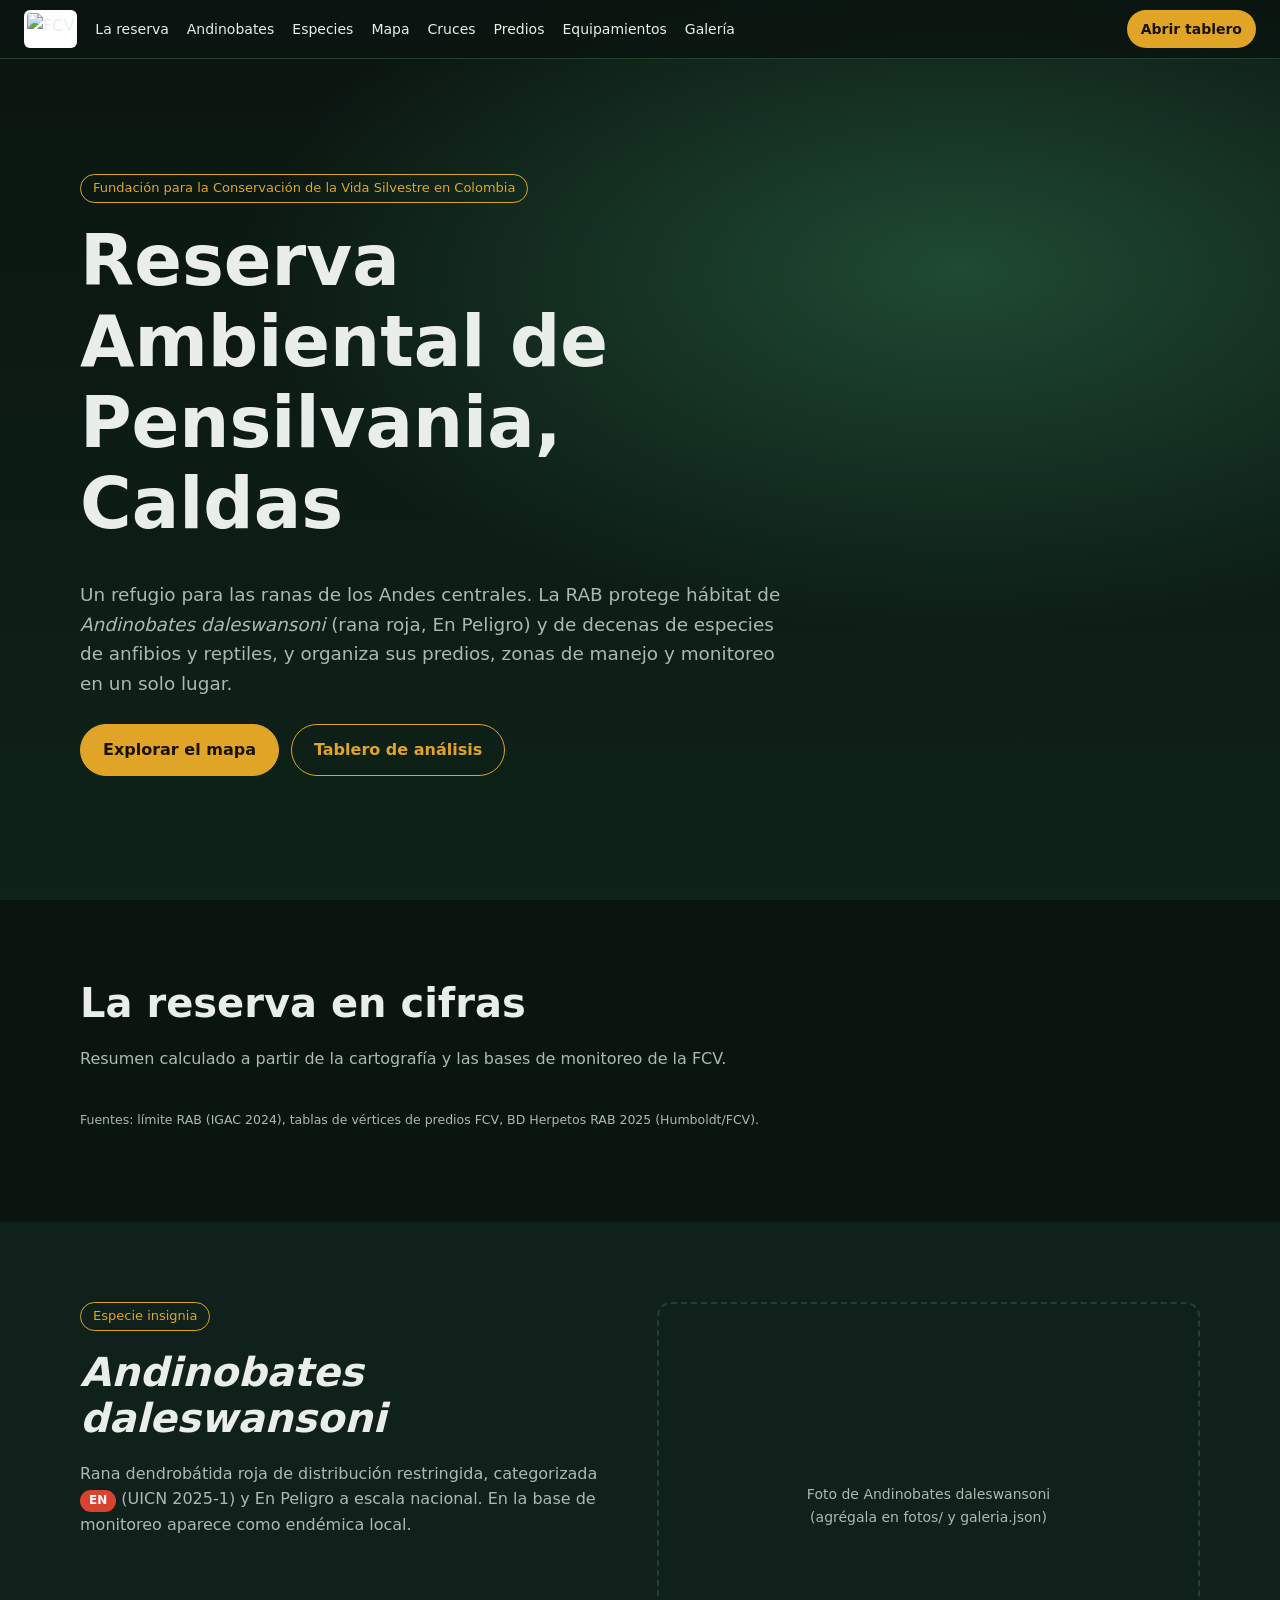
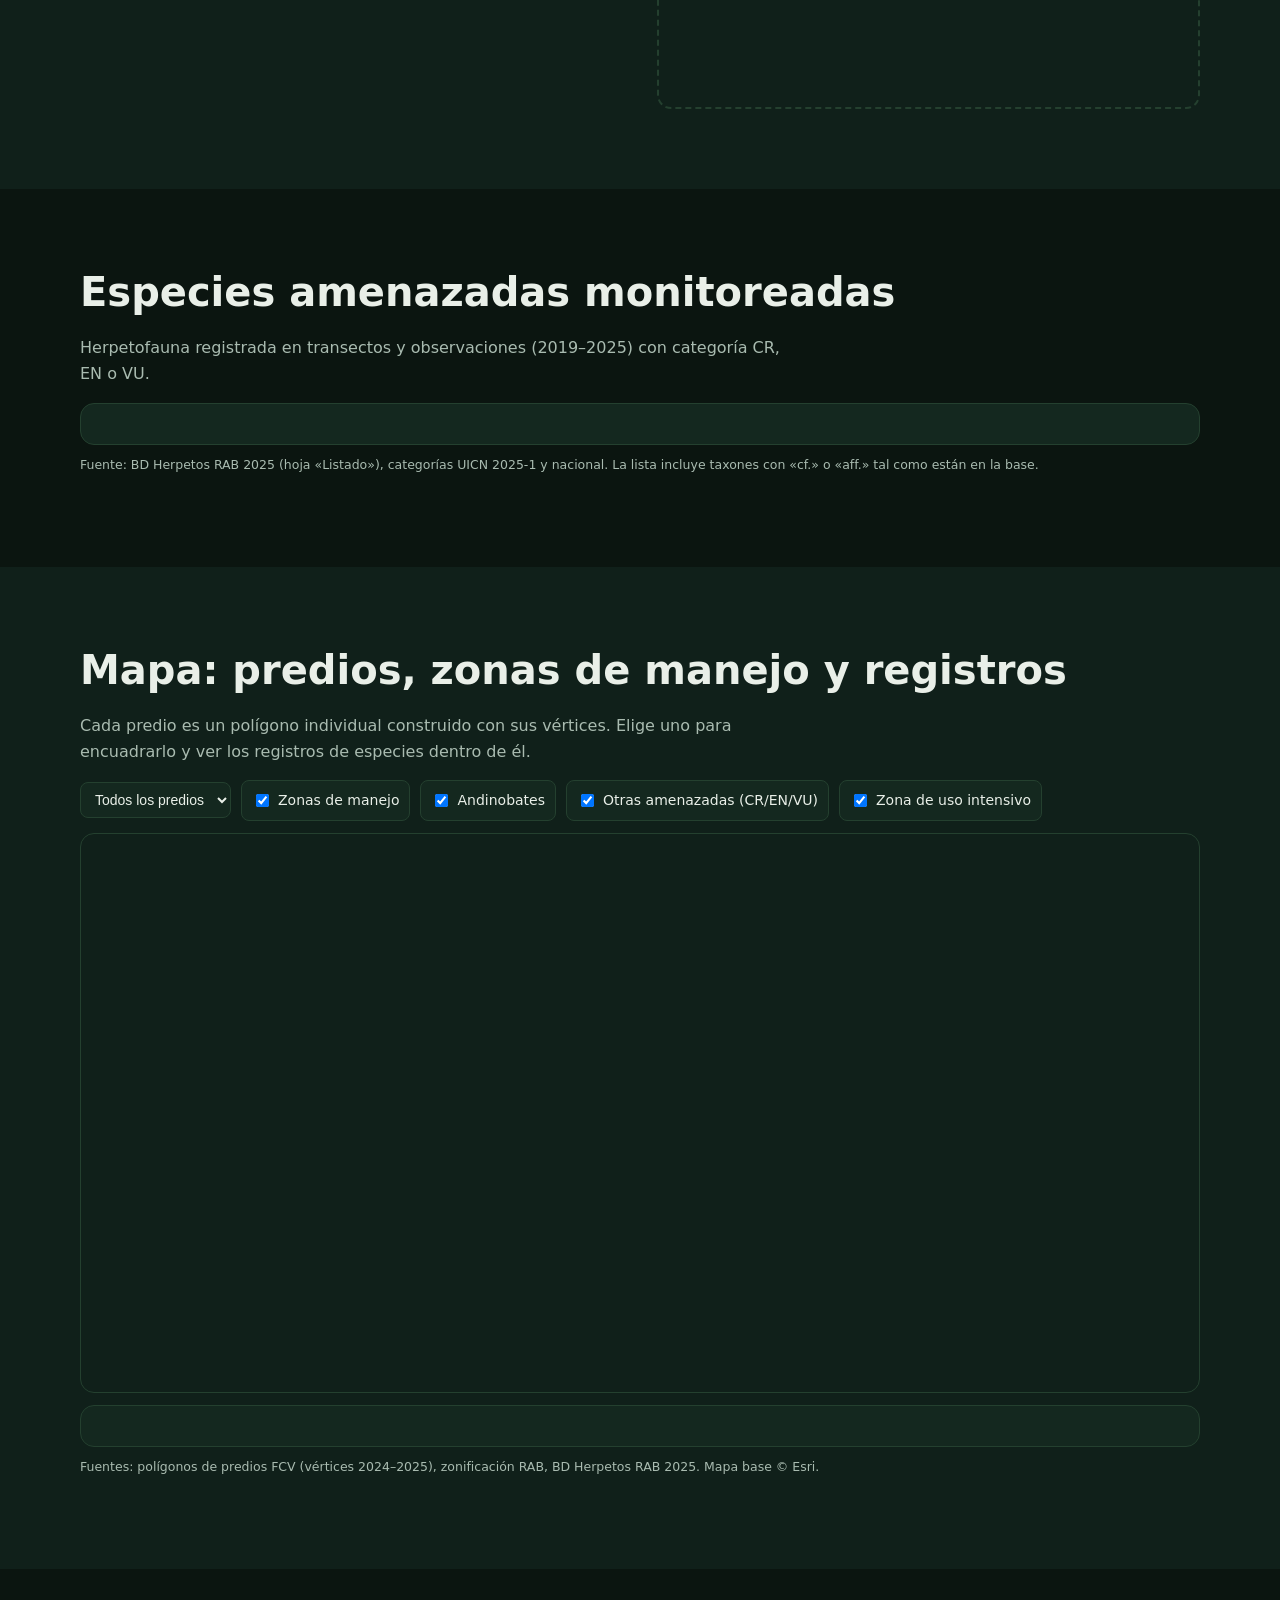
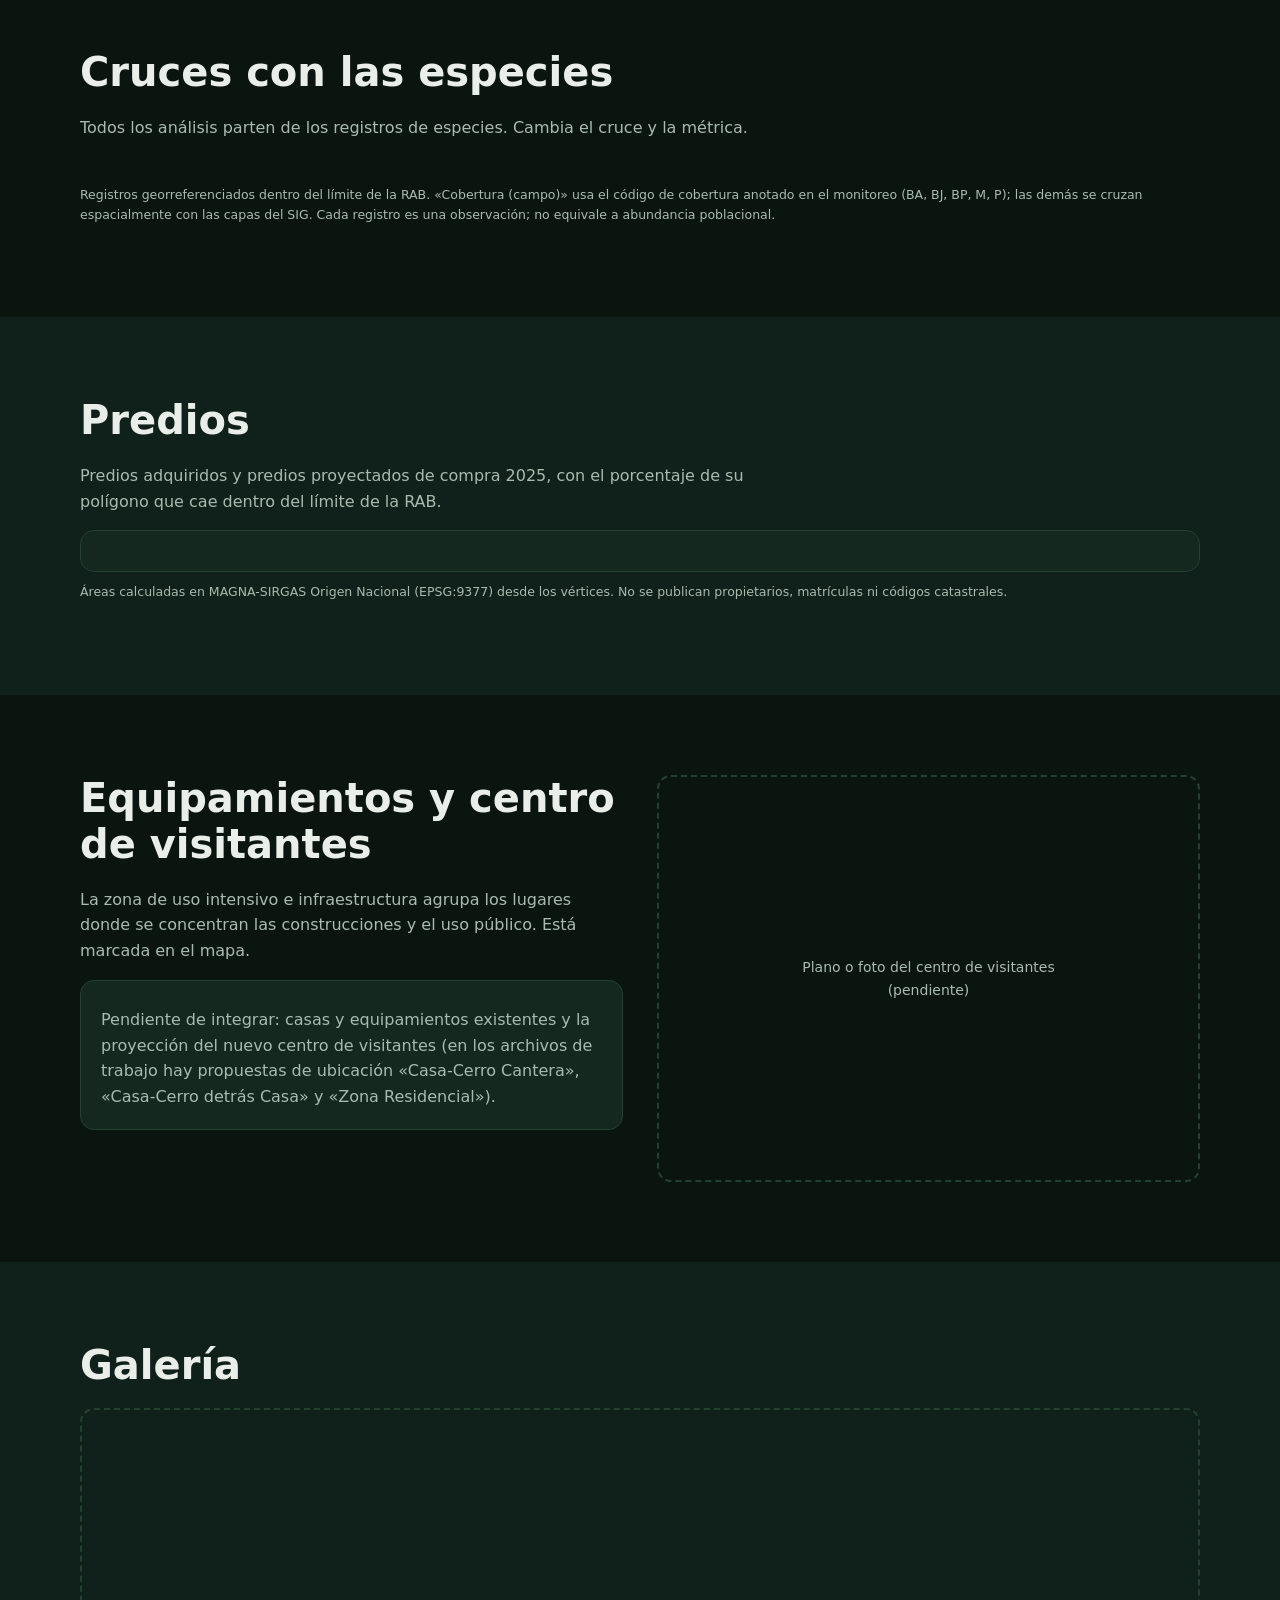
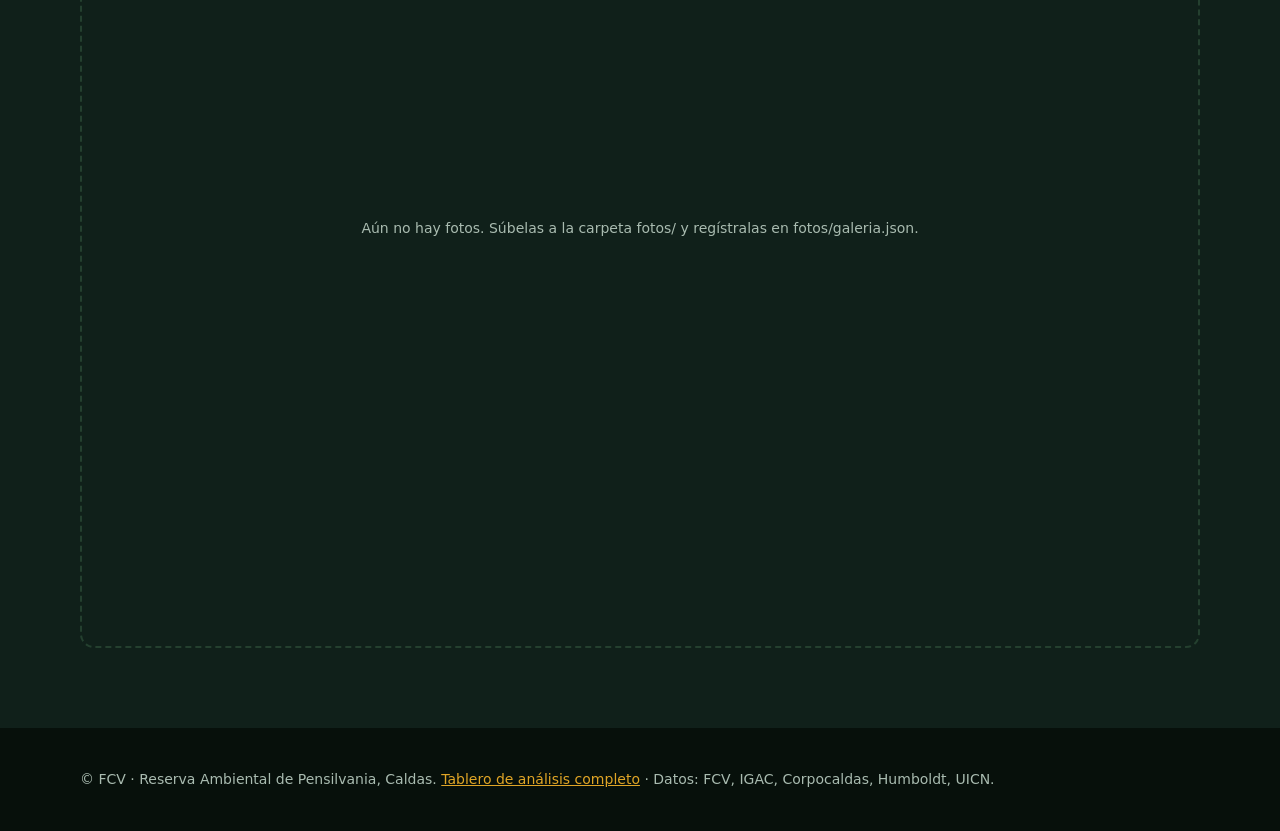
==== index.html @ 7d79ac73 "Add initial index.html for environmental reserve site" ====
<!doctype html>
<html lang="es"><head><meta charset="utf-8"><meta name="viewport" content="width=device-width,initial-scale=1">
<title>RAB · Reserva Ambiental de Pensilvania, Caldas</title>
<meta name="description" content="Portal de la Reserva Ambiental de Pensilvania (Caldas): refugio de Andinobates daleswansoni. Predios, especies amenazadas, zonas de manejo y equipamientos. FCV.">
<link rel="icon" href="assets/icon-192.png"><link rel="stylesheet" href="vendor/maplibre-gl.css">
<style>
:root{--bg:#0b1510;--bg2:#10201a;--card:#14281f;--tx:#e9efe8;--mu:#a9bbb0;--ac:#e0a526;--ro:#d8432f;--vd:#5fb37a;--ln:#24402f}
*{box-sizing:border-box}html{scroll-behavior:smooth}body{margin:0;background:var(--bg);color:var(--tx);font:16px/1.6 system-ui,Segoe UI,sans-serif}
a{color:var(--ac)}h1,h2,h3{line-height:1.15;margin:0 0 .5em}
nav{position:fixed;top:0;left:0;right:0;z-index:20;display:flex;align-items:center;gap:18px;padding:10px 24px;background:rgba(11,21,16,.88);backdrop-filter:blur(8px);border-bottom:1px solid var(--ln)}
nav img{height:38px;background:#fff;border-radius:6px;padding:3px}nav a{color:var(--tx);text-decoration:none;font-size:14px}nav a:hover{color:var(--ac)}nav .sp{flex:1}
nav .btn{background:var(--ac);color:#1a1200;padding:8px 14px;border-radius:999px;font-weight:700}
.hero{min-height:100vh;display:flex;align-items:center;padding:110px 24px 60px;background:radial-gradient(1200px 600px at 75% 30%,#1f4a33 0,transparent 60%),linear-gradient(180deg,#0b1510,#0e2218)}
.wrap{max-width:1120px;margin:0 auto;width:100%}.hero h1{font-size:clamp(2.2rem,6vw,4.4rem);max-width:15ch}.hero p{max-width:60ch;color:var(--mu);font-size:1.15rem}
.pill{display:inline-block;border:1px solid var(--ac);color:var(--ac);border-radius:999px;padding:3px 12px;font-size:13px;margin-bottom:18px}
.cta{display:flex;gap:12px;flex-wrap:wrap;margin-top:26px}.cta a{padding:12px 22px;border-radius:999px;text-decoration:none;font-weight:700;border:1px solid var(--ac);color:var(--ac)}.cta a.p{background:var(--ac);color:#1a1200}
section{padding:80px 24px}section:nth-of-type(even){background:var(--bg2)}h2{font-size:clamp(1.7rem,3.5vw,2.5rem)}.lead{color:var(--mu);max-width:70ch}
.kpis{display:grid;grid-template-columns:repeat(auto-fit,minmax(190px,1fr));gap:14px;margin-top:28px}.kpi{background:var(--card);border:1px solid var(--ln);border-radius:14px;padding:18px}.kpi b{display:block;font-size:2.2rem;color:var(--ac)}.kpi span{color:var(--mu);font-size:14px}
.grid2{display:grid;grid-template-columns:1fr 1fr;gap:34px;align-items:start}@media(max-width:820px){.grid2{grid-template-columns:1fr}nav .hide{display:none}}
.card{background:var(--card);border:1px solid var(--ln);border-radius:14px;padding:20px}.ph{aspect-ratio:4/3;border:2px dashed var(--ln);border-radius:14px;display:flex;align-items:center;justify-content:center;text-align:center;color:var(--mu);padding:16px;font-size:14px}
.tag{display:inline-block;padding:1px 9px;border-radius:999px;font-size:12px;font-weight:700;color:#fff}.CR{background:#b3261e}.EN{background:#d8432f}.VU{background:#c98a1b}.NT,.LC,.DD,.NE{background:#496456}
table{width:100%;border-collapse:collapse;font-size:14px}th,td{padding:7px 8px;border-bottom:1px solid var(--ln);text-align:left}th{color:var(--mu);font-weight:600}
#mapa{height:560px;border-radius:14px;border:1px solid var(--ln)}.ctl{display:flex;gap:10px;flex-wrap:wrap;margin-bottom:12px;align-items:center}
select,label.c{background:var(--card);color:var(--tx);border:1px solid var(--ln);border-radius:8px;padding:8px 10px;font-size:14px}label.c{display:inline-flex;gap:6px;align-items:center}
.bar{display:grid;grid-template-columns:minmax(120px,230px) 1fr 70px;gap:10px;align-items:center;margin:7px 0;font-size:14px}.bar i{display:block;height:14px;border-radius:7px;background:linear-gradient(90deg,var(--vd),var(--ac))}.bar em{font-style:normal;color:var(--mu);text-align:right}
.gal{display:grid;grid-template-columns:repeat(auto-fill,minmax(250px,1fr));gap:14px}.gal figure{margin:0;background:var(--card);border-radius:12px;overflow:hidden}.gal img{width:100%;aspect-ratio:4/3;object-fit:cover;display:block}.gal figcaption{padding:8px 12px;font-size:13px;color:var(--mu)}
.src{font-size:12.5px;color:var(--mu);margin-top:10px}footer{padding:40px 24px;background:#07100b;color:var(--mu);font-size:14px}
.tabs{display:flex;gap:8px;margin:14px 0}.tabs button{background:var(--card);color:var(--tx);border:1px solid var(--ln);border-radius:999px;padding:7px 14px;cursor:pointer}.tabs button.on{background:var(--ac);color:#1a1200;font-weight:700}
</style></head><body>
<nav><img src="assets/logo-fcv.png" alt="FCV"><a href="#reserva">La reserva</a><a href="#insignia">Andinobates</a><a href="#especies">Especies</a><a href="#mapa-s">Mapa</a><a href="#cruces" class="hide">Cruces</a><a href="#predios" class="hide">Predios</a><a href="#equipamientos" class="hide">Equipamientos</a><a href="#galeria" class="hide">Galería</a><span class="sp"></span><a class="btn" href="tablero.html">Abrir tablero</a></nav>

<header class="hero"><div class="wrap"><span class="pill">Fundación para la Conservación de la Vida Silvestre en Colombia</span>
<h1>Reserva Ambiental de Pensilvania, Caldas</h1>
<p>Un refugio para las ranas de los Andes centrales. La RAB protege hábitat de <em>Andinobates daleswansoni</em> (rana roja, En Peligro) y de decenas de especies de anfibios y reptiles, y organiza sus predios, zonas de manejo y monitoreo en un solo lugar.</p>
<div class="cta"><a class="p" href="#mapa-s">Explorar el mapa</a><a href="tablero.html">Tablero de análisis</a></div></div></header>

<section id="reserva"><div class="wrap"><h2>La reserva en cifras</h2><p class="lead">Resumen calculado a partir de la cartografía y las bases de monitoreo de la FCV.</p><div class="kpis" id="kpis"></div><p class="src">Fuentes: límite RAB (IGAC 2024), tablas de vértices de predios FCV, BD Herpetos RAB 2025 (Humboldt/FCV).</p></div></section>

<section id="insignia"><div class="wrap grid2"><div><span class="pill">Especie insignia</span><h2><em>Andinobates daleswansoni</em></h2><p class="lead">Rana dendrobátida roja de distribución restringida, categorizada <span class="tag EN">EN</span> (UICN 2025-1) y En Peligro a escala nacional. En la base de monitoreo aparece como endémica local.</p><div id="andi"></div></div><div class="ph" id="fotoA">Foto de Andinobates daleswansoni<br>(agrégala en fotos/ y galeria.json)</div></div></section>

<section id="especies"><div class="wrap"><h2>Especies amenazadas monitoreadas</h2><p class="lead">Herpetofauna registrada en transectos y observaciones (2019–2025) con categoría CR, EN o VU.</p><div class="card" style="overflow:auto"><table id="tAmen"></table></div><p class="src">Fuente: BD Herpetos RAB 2025 (hoja «Listado»), categorías UICN 2025-1 y nacional. La lista incluye taxones con «cf.» o «aff.» tal como están en la base.</p></div></section>

<section id="mapa-s"><div class="wrap"><h2>Mapa: predios, zonas de manejo y registros</h2><p class="lead">Cada predio es un polígono individual construido con sus vértices. Elige uno para encuadrarlo y ver los registros de especies dentro de él.</p>
<div class="ctl"><select id="selPredio"><option value="">Todos los predios</option></select><label class="c"><input type="checkbox" id="cZ" checked> Zonas de manejo</label><label class="c"><input type="checkbox" id="cA" checked> Andinobates</label><label class="c"><input type="checkbox" id="cM" checked> Otras amenazadas (CR/EN/VU)</label><label class="c"><input type="checkbox" id="cE" checked> Zona de uso intensivo</label></div>
<div id="mapa"></div><div class="card" id="info" style="margin-top:12px"></div><p class="src">Fuentes: polígonos de predios FCV (vértices 2024–2025), zonificación RAB, BD Herpetos RAB 2025. Mapa base © Esri.</p></div></section>

<section id="cruces"><div class="wrap"><h2>Cruces con las especies</h2><p class="lead">Todos los análisis parten de los registros de especies. Cambia el cruce y la métrica.</p><div class="tabs" id="tabsC"></div><div class="tabs" id="tabsM"></div><div id="bars"></div><p class="src">Registros georreferenciados dentro del límite de la RAB. «Cobertura (campo)» usa el código de cobertura anotado en el monitoreo (BA, BJ, BP, M, P); las demás se cruzan espacialmente con las capas del SIG. Cada registro es una observación; no equivale a abundancia poblacional.</p></div></section>

<section id="predios"><div class="wrap"><h2>Predios</h2><p class="lead">Predios adquiridos y predios proyectados de compra 2025, con el porcentaje de su polígono que cae dentro del límite de la RAB.</p><div class="card" style="overflow:auto"><table id="tPred"></table></div><p class="src">Áreas calculadas en MAGNA-SIRGAS Origen Nacional (EPSG:9377) desde los vértices. No se publican propietarios, matrículas ni códigos catastrales.</p></div></section>

<section id="equipamientos"><div class="wrap grid2"><div><h2>Equipamientos y centro de visitantes</h2><p class="lead">La zona de uso intensivo e infraestructura agrupa los lugares donde se concentran las construcciones y el uso público. Está marcada en el mapa.</p><div class="card"><b id="eqHa"></b><p style="color:var(--mu);margin:.4em 0 0">Pendiente de integrar: casas y equipamientos existentes y la proyección del nuevo centro de visitantes (en los archivos de trabajo hay propuestas de ubicación «Casa-Cerro Cantera», «Casa-Cerro detrás Casa» y «Zona Residencial»).</p></div></div><div class="ph">Plano o foto del centro de visitantes<br>(pendiente)</div></div></section>

<section id="galeria"><div class="wrap"><h2>Galería</h2><div class="gal" id="gal"><div class="ph" style="grid-column:1/-1">Aún no hay fotos. Súbelas a la carpeta fotos/ y regístralas en fotos/galeria.json.</div></div></div></section>

<footer><div class="wrap">© FCV · Reserva Ambiental de Pensilvania, Caldas. <a href="tablero.html">Tablero de análisis completo</a> · Datos: FCV, IGAC, Corpocaldas, Humboldt, UICN.</div></footer>
<script src="vendor/maplibre-gl.js"></script><script src="portal-datos.js"></script>
<script>
const D=RABDATA,$=s=>document.querySelector(s),F=n=>n.toLocaleString('es-CO',{maximumFractionDigits:1});
const T=D.reg.t,regs=D.reg.r.map(r=>({lon:r[0],lat:r[1],e:T.e[r[2]],c:T.c[r[3]],u:T.u[r[4]],a:r[5],n:r[6],z:T.z[r[7]],p:T.p[r[8]],k:T.k[r[9]]}));
const AM=u=>['CR','EN','VU'].includes(u);
const ad=D.predios.features.filter(f=>f.properties.estado==='Adquirido'),pa=D.predios.features.filter(f=>f.properties.estado!=='Adquirido');
const nAmen=D.especies.filter(s=>AM(s.uicn)).length,nA=regs.filter(r=>r.a).reduce((s,r)=>s+r.n,0);
$('#kpis').innerHTML=[[F(D.limite.features[0].properties.ha),'hectáreas en el límite de la RAB'],[D.predios.features.length,`predios (${ad.length} adquiridos, ${pa.length} proyectados)`],[D.especies.length,'taxones de anfibios y reptiles registrados'],[nAmen,'taxones en CR, EN o VU'],[nA,'registros de Andinobates']].map(k=>`<div class="kpi"><b>${k[0]}</b><span>${k[1]}</span></div>`).join('');
// Andinobates
const A=regs.filter(r=>r.a),byZ={};A.forEach(r=>byZ[r.z||'Sin zona']=(byZ[r.z||'Sin zona']||0)+r.n);const byP={};A.forEach(r=>byP[r.p||'Sin predio']=(byP[r.p||'Sin predio']||0)+r.n);
$('#andi').innerHTML=`<div class="card"><b>${nA}</b> registros en ${A.length} puntos distintos.<br>Por zona: ${Object.entries(byZ).sort((a,b)=>b[1]-a[1]).map(x=>`${x[0]} (${x[1]})`).join(', ')}.<br>Predios con registros: ${Object.entries(byP).sort((a,b)=>b[1]-a[1]).map(x=>`${x[0]} (${x[1]})`).join(', ')}.</div>`;
// amenazadas
const orden={CR:0,EN:1,VU:2};$('#tAmen').innerHTML='<tr><th>Especie</th><th>Nombre común</th><th>UICN</th><th>Endemismo</th><th>Registros</th></tr>'+D.especies.filter(s=>AM(s.uicn)).sort((a,b)=>orden[a.uicn]-orden[b.uicn]||b.n-a.n).map(s=>`<tr><td><i>${s.especie}</i>${s.andinobates?' ★':''}</td><td>${s.nombre||'—'}</td><td><span class="tag ${s.uicn}">${s.uicn}</span></td><td>${{R:'Regional',L:'Local',N:'Nacional'}[s.endemismo]||'—'}</td><td>${s.n}</td></tr>`).join('');
// predios tabla
$('#tPred').innerHTML='<tr><th>Predio</th><th>Estado</th><th>Área (ha)</th><th>% en RAB</th><th>Registros</th><th>Amenazadas</th></tr>'+D.predios.features.map(f=>f.properties).map(p=>{const rs=regs.filter(r=>r.p===p.nombre);return`<tr><td>${p.nombre}</td><td>${p.estado}</td><td>${F(p.area_vertices_ha)}</td><td>${F(p.pct_en_rab)}</td><td>${rs.reduce((s,r)=>s+r.n,0)}</td><td>${rs.filter(r=>AM(r.u)).reduce((s,r)=>s+r.n,0)}</td></tr>`}).join('');
// cruces
const cr=D.cruces;const CT={zona:['Zona de manejo',cr.zona],cobertura_sig:['Cobertura (SIG)',cr.cobertura_sig],cobertura_campo:['Cobertura (campo)',cr.cobertura_campo],predio:['Predio',cr.predio]};
const MT={registros:'Registros',registros_amenazadas:'Registros de especies amenazadas',registros_andinobates:'Registros de Andinobates'};let cc='zona',mm='registros_andinobates';
function tabs(el,obj,get,set){$(el).innerHTML=Object.entries(obj).map(([k,v])=>`<button data-k="${k}" class="${get()===k?'on':''}">${Array.isArray(v)?v[0]:v}</button>`).join('');$(el).onclick=e=>{if(e.target.dataset.k){set(e.target.dataset.k);draw()}}}
function draw(){tabs('#tabsC',CT,()=>cc,v=>cc=v);tabs('#tabsM',MT,()=>mm,v=>mm=v);const rows=CT[cc][1].filter(x=>x[mm]>0).sort((a,b)=>b[mm]-a[mm]).slice(0,12),mx=Math.max(1,...rows.map(x=>x[mm]));$('#bars').innerHTML=rows.length?rows.map(x=>`<div class="bar"><span>${x.clave}</span><i style="width:${x[mm]/mx*100}%"></i><em>${x[mm]}</em></div>`).join(''):'<p class="lead">Sin registros para esta combinación.</p>'}draw();
// equipamientos
const ei=D.infra.features.length;$('#eqHa').textContent=`${ei} polígonos de uso intensivo e infraestructura en el SIG`;
// galería
fetch('fotos/galeria.json').then(r=>r.json()).then(g=>{if(!g.length)return;$('#gal').innerHTML=g.map(x=>`<figure><img loading="lazy" src="fotos/${x.archivo}" alt="${x.titulo}"><figcaption>${x.titulo}${x.credito?' · '+x.credito:''}</figcaption></figure>`).join('');const a=g.find(x=>/andinobates/i.test(x.titulo));if(a)$('#fotoA').outerHTML=`<img src="fotos/${a.archivo}" alt="${a.titulo}" style="width:100%;border-radius:14px">`}).catch(()=>{});
// mapa
const m=new maplibregl.Map({container:'mapa',style:{version:8,sources:{b:{type:'raster',tiles:['https://server.arcgisonline.com/ArcGIS/rest/services/World_Imagery/MapServer/tile/{z}/{y}/{x}'],tileSize:256,maxzoom:19,attribution:'Imágenes © Esri, Maxar'}},layers:[{id:'b',type:'raster',source:'b'}]},bounds:[-75.137,5.43,-75.1,5.465],fitBoundsOptions:{padding:30}});
m.addControl(new maplibregl.NavigationControl({showCompass:false}));
const pts=(f)=>({type:'FeatureCollection',features:regs.filter(f).map(r=>({type:'Feature',properties:r,geometry:{type:'Point',coordinates:[r.lon,r.lat]}}))});
m.on('load',()=>{
m.addSource('z',{type:'geojson',data:D.zonas});m.addSource('p',{type:'geojson',data:D.predios});m.addSource('i',{type:'geojson',data:D.infra});m.addSource('l',{type:'geojson',data:D.limite});
m.addSource('a',{type:'geojson',data:pts(r=>r.a)});m.addSource('m',{type:'geojson',data:pts(r=>!r.a&&AM(r.u))});
m.addLayer({id:'z',type:'fill',source:'z',paint:{'fill-opacity':.28,'fill-color':['match',['get','zona'],'Zona de conservación','#2e8b57','Zona de restauración','#e0a526','Zona de amortiguación','#4aa3c7','#b05fd0']}});
m.addLayer({id:'i',type:'fill',source:'i',paint:{'fill-color':'#b05fd0','fill-opacity':.7}});
m.addLayer({id:'l',type:'line',source:'l',paint:{'line-color':'#fff','line-width':2}});
m.addLayer({id:'pf',type:'fill',source:'p',paint:{'fill-color':['case',['==',['get','estado'],'Adquirido'],'#e0a526','#6b7fd7'],'fill-opacity':['case',['==',['get','id'],['literal',window.sel||'']],.5,.08]}});
m.addLayer({id:'pl',type:'line',source:'p',paint:{'line-color':['case',['==',['get','estado'],'Adquirido'],'#f2c14e','#9aa8ff'],'line-width':1.6}});
m.addLayer({id:'m',type:'circle',source:'m',paint:{'circle-radius':5,'circle-color':'#ff9f43','circle-stroke-color':'#fff','circle-stroke-width':1}});
m.addLayer({id:'a',type:'circle',source:'a',paint:{'circle-radius':7,'circle-color':'#ff3b30','circle-stroke-color':'#fff','circle-stroke-width':2}});
['a','m'].forEach(l=>m.on('click',l,e=>{const p=e.features[0].properties;new maplibregl.Popup().setLngLat(e.lngLat).setHTML(`<b><i>${p.e}</i></b><br>${p.c&&p.c!=='null'?p.c+'<br>':''}UICN: ${p.u} · ${p.n} registro(s)<br>Predio: ${p.p||'—'}`).addTo(m)}));
m.on('click','pf',e=>{if(!e.defaultPrevented)selecciona(e.features[0].properties.id)});
});
const bounds=f=>{const b=[999,999,-999,-999],r=a=>typeof a[0]==='number'?(b[0]=Math.min(b[0],a[0]),b[1]=Math.min(b[1],a[1]),b[2]=Math.max(b[2],a[0]),b[3]=Math.max(b[3],a[1])):a.forEach(r);r(f.geometry.coordinates);return b};
D.predios.features.slice().sort((a,b)=>a.properties.nombre.localeCompare(b.properties.nombre)).forEach(f=>$('#selPredio').insertAdjacentHTML('beforeend',`<option value="${f.properties.id}">${f.properties.nombre} · ${f.properties.estado}</option>`));
function selecciona(id){window.sel=id;$('#selPredio').value=id;if(m.getLayer('pf'))m.setPaintProperty('pf','fill-opacity',['case',['==',['get','id'],id],.55,.08]);
 const f=D.predios.features.find(x=>x.properties.id===id);if(!f){$('#info').textContent='Todos los predios.';m.fitBounds([[-75.137,5.43],[-75.1,5.465]],{padding:30});return}
 const b=bounds(f);m.fitBounds([[b[0],b[1]],[b[2],b[3]]],{padding:50,maxZoom:17});const p=f.properties,rs=regs.filter(r=>r.p===p.nombre),am=rs.filter(r=>AM(r.u)),sp=[...new Set(rs.map(r=>r.e))];
 $('#info').innerHTML=`<b>${p.nombre}</b> · ${p.estado} · ${F(p.area_vertices_ha)} ha (${F(p.pct_en_rab)} % dentro de la RAB)<br>${rs.length?`${rs.reduce((s,r)=>s+r.n,0)} registros de ${sp.length} especies; ${am.reduce((s,r)=>s+r.n,0)} de especies amenazadas; ${rs.filter(r=>r.a).reduce((s,r)=>s+r.n,0)} de Andinobates.`:'Sin registros de herpetofauna en el polígono (puede no haber sido muestreado).'}`}
$('#selPredio').onchange=e=>selecciona(e.target.value);selecciona('');
const vis=(l,on)=>m.getLayer(l)&&m.setLayoutProperty(l,'visibility',on?'visible':'none');
$('#cZ').onchange=e=>vis('z',e.target.checked);$('#cA').onchange=e=>vis('a',e.target.checked);$('#cM').onchange=e=>vis('m',e.target.checked);$('#cE').onchange=e=>vis('i',e.target.checked);
</script></body></html>
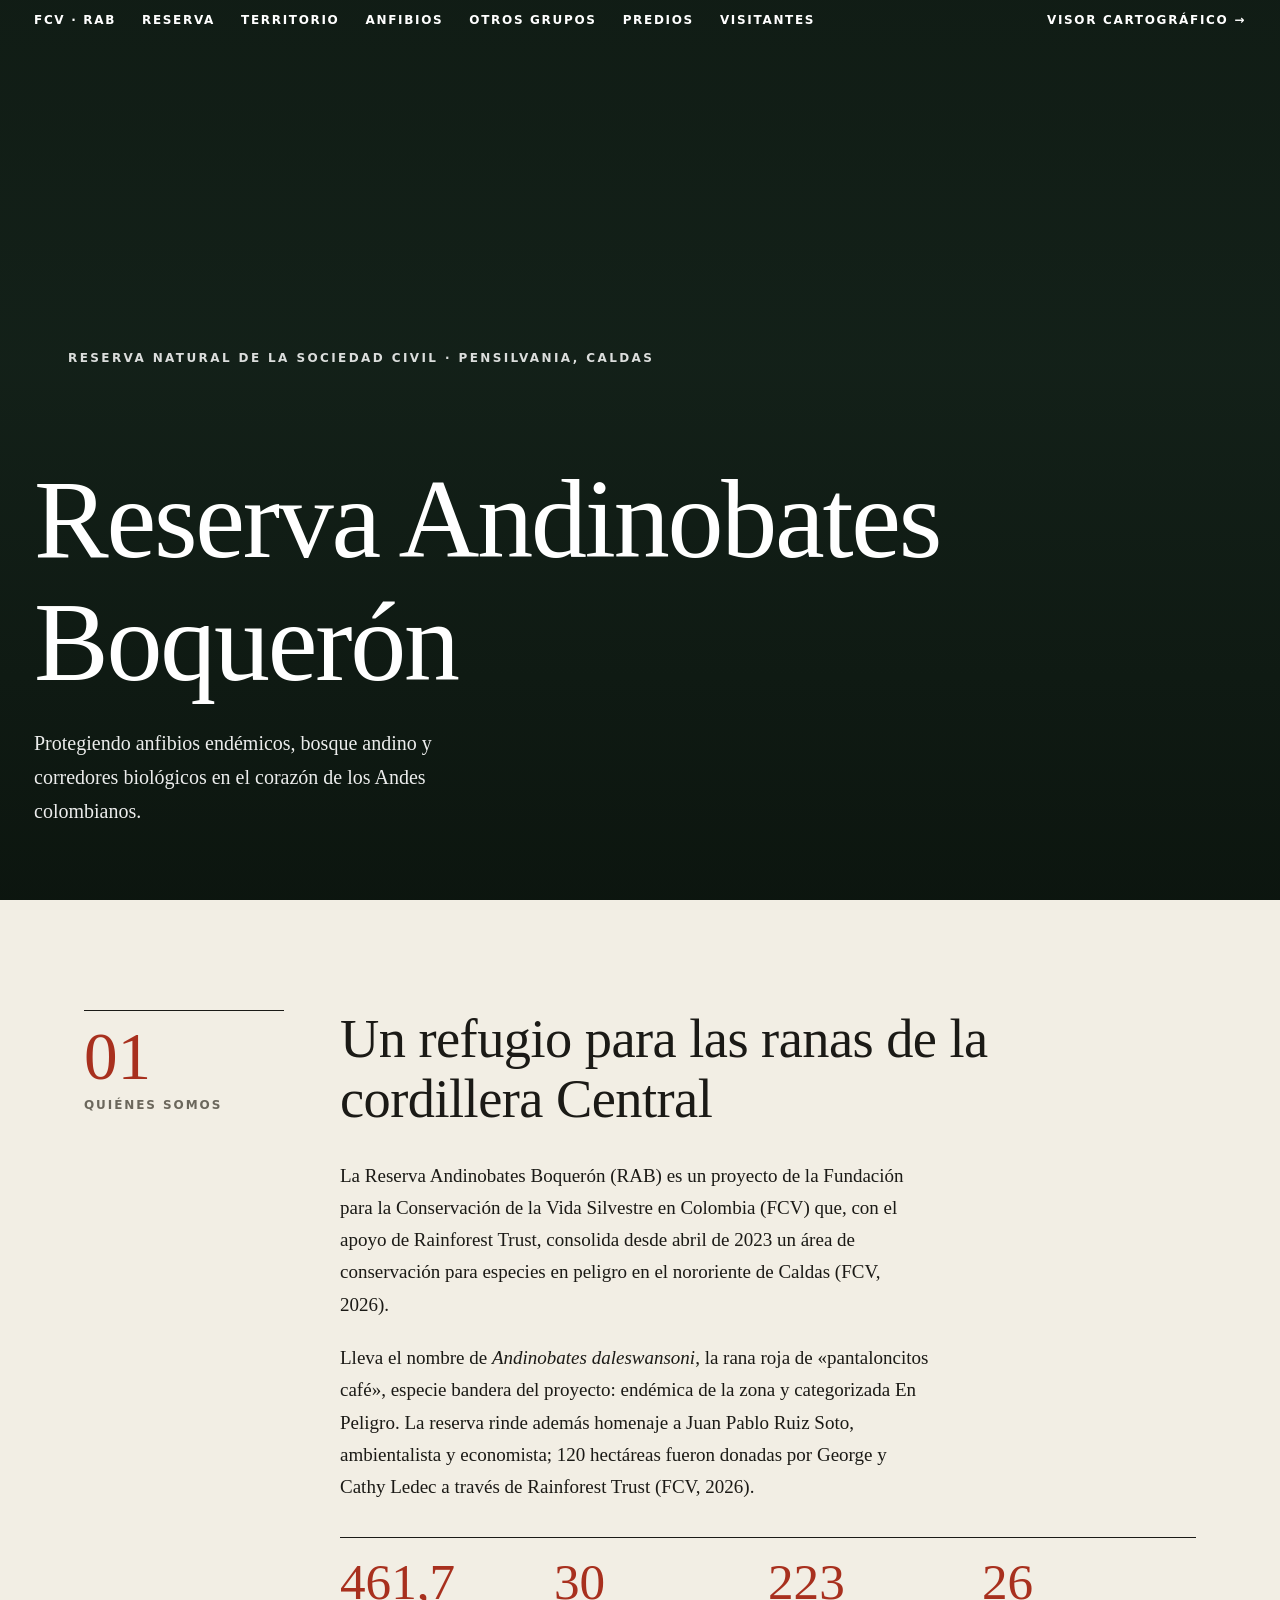
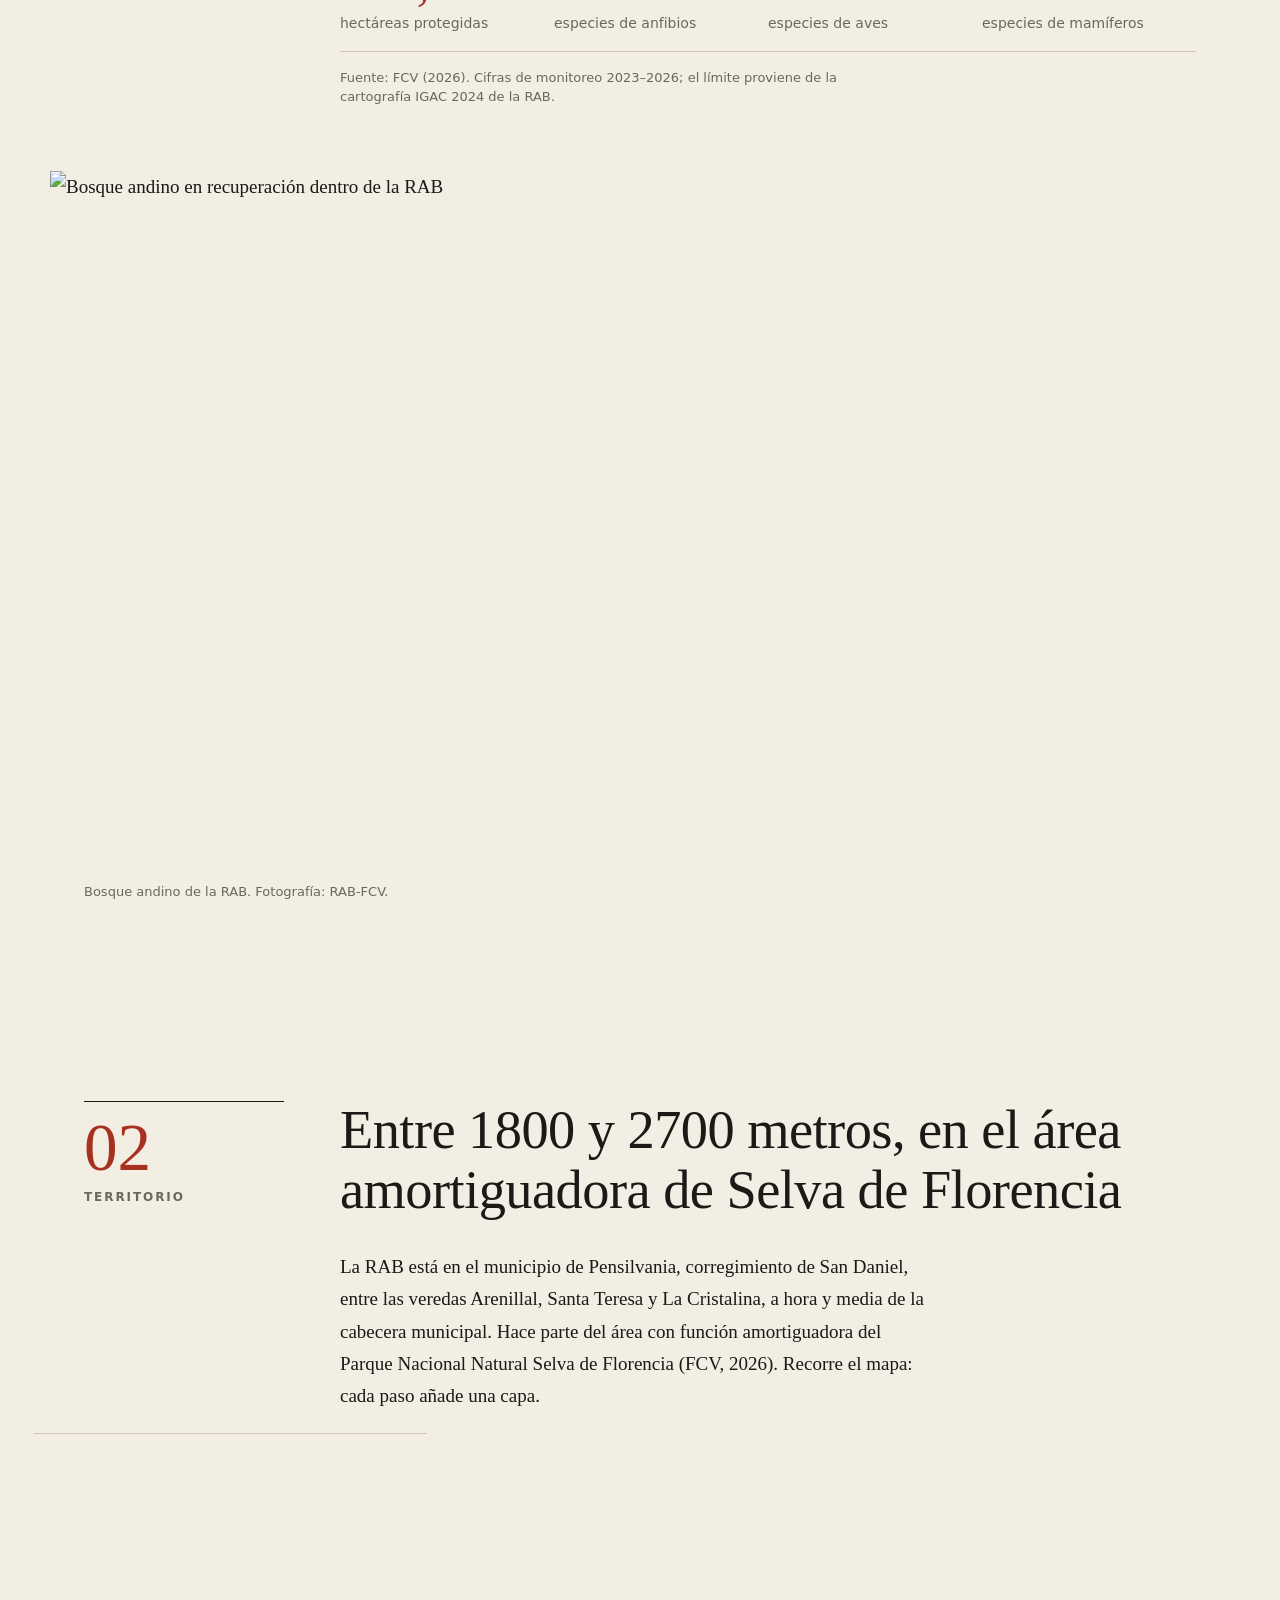
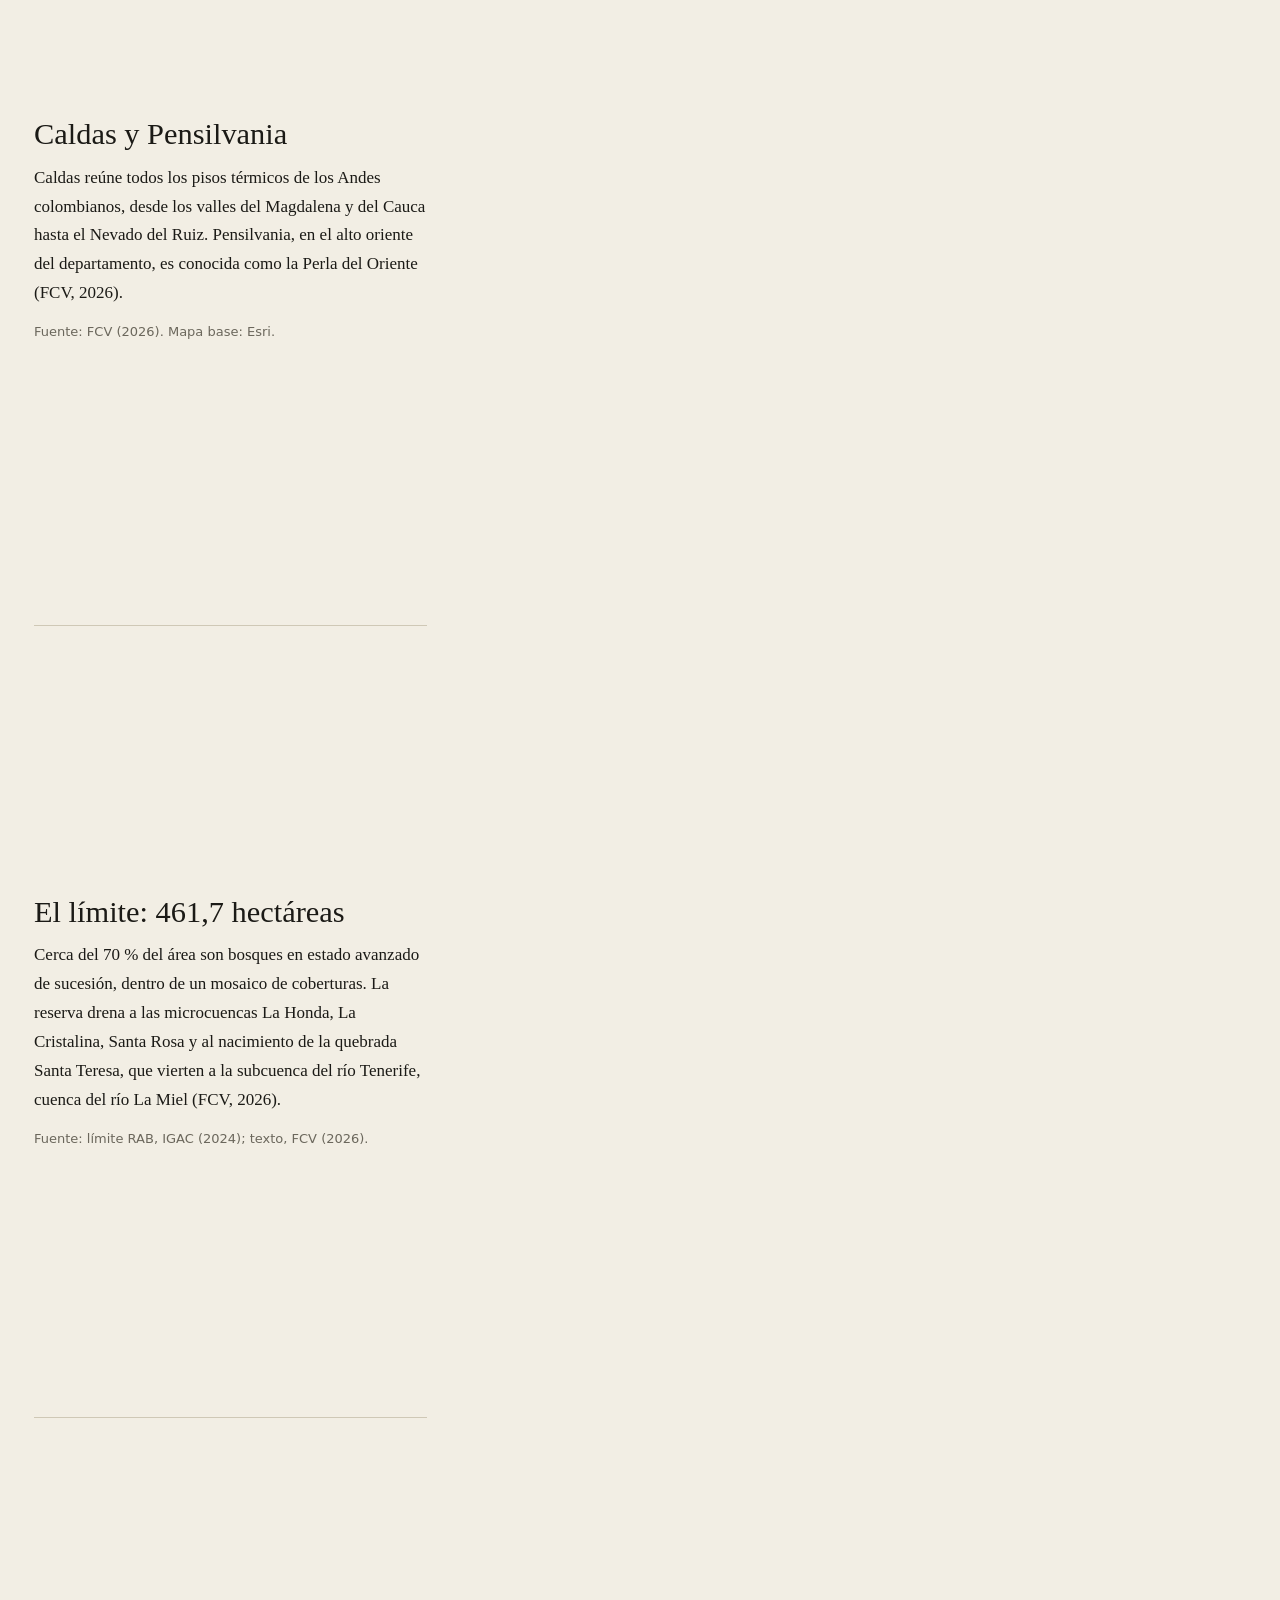
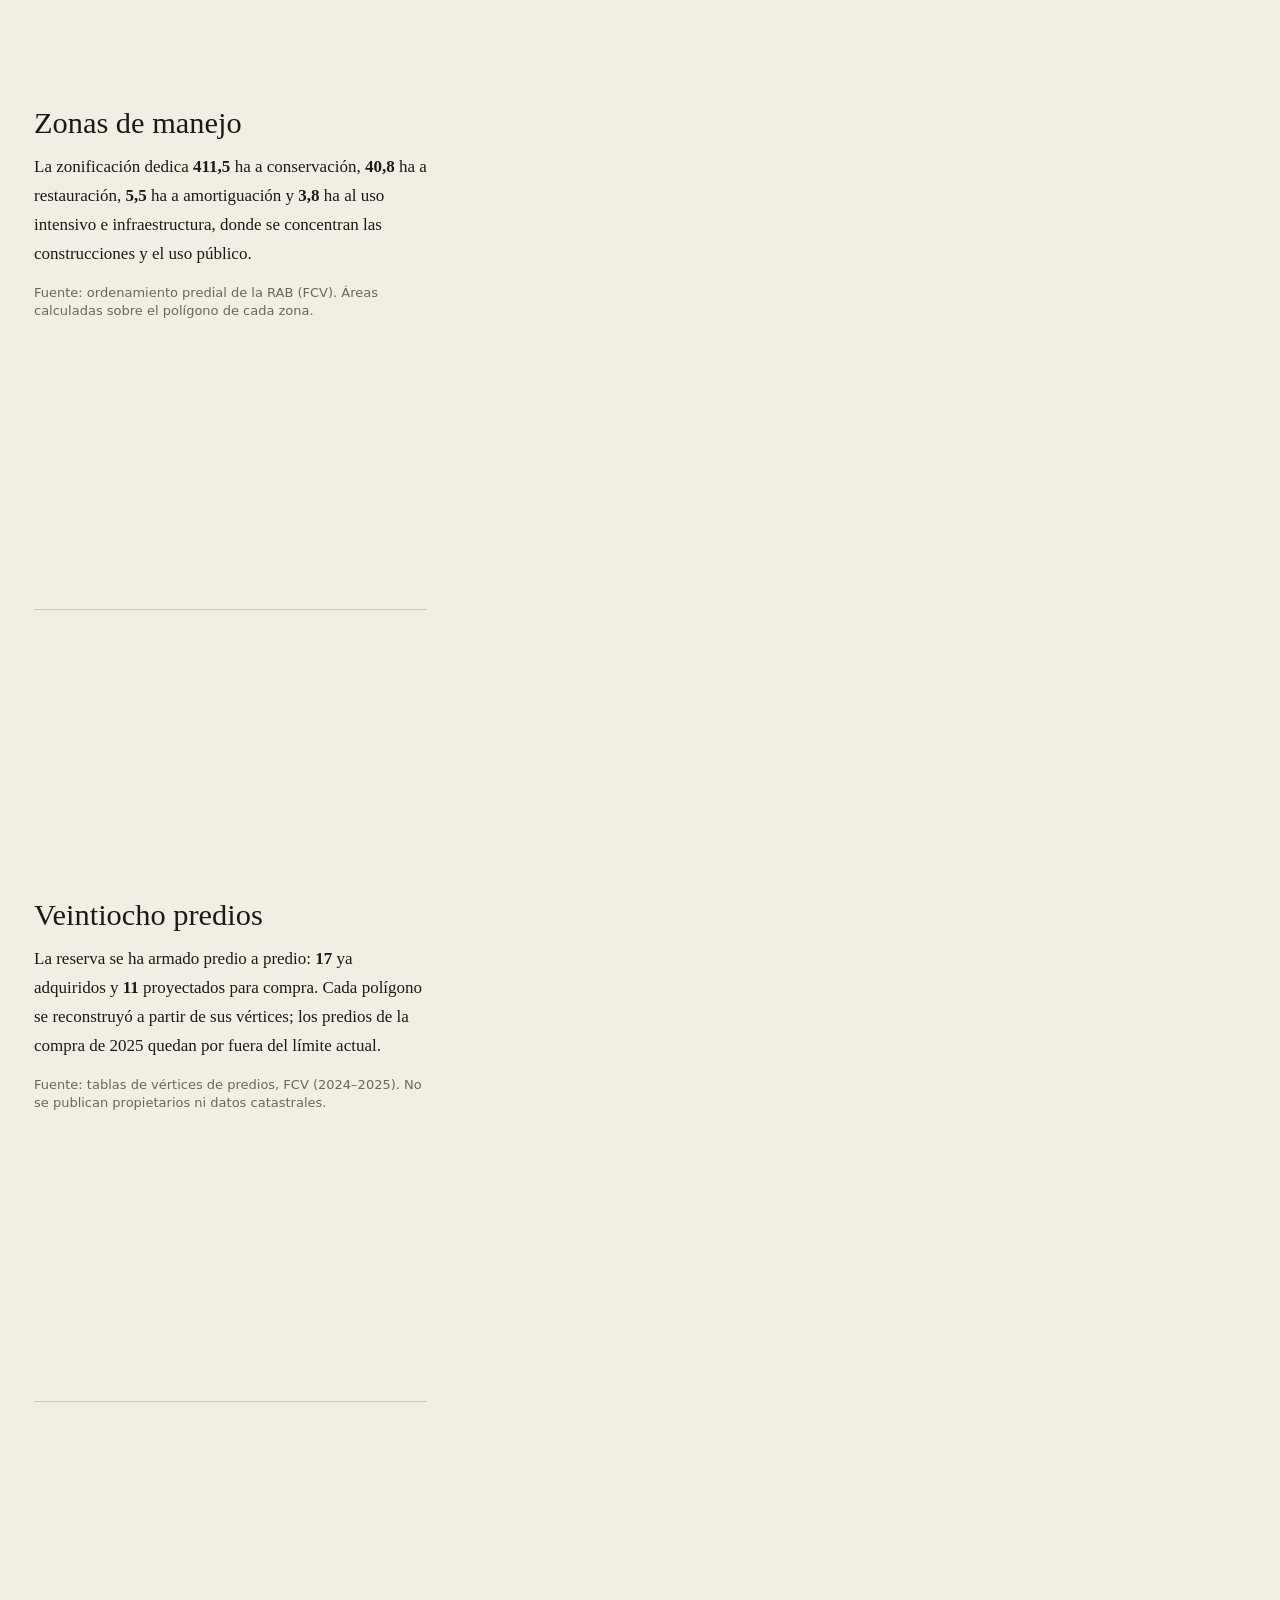
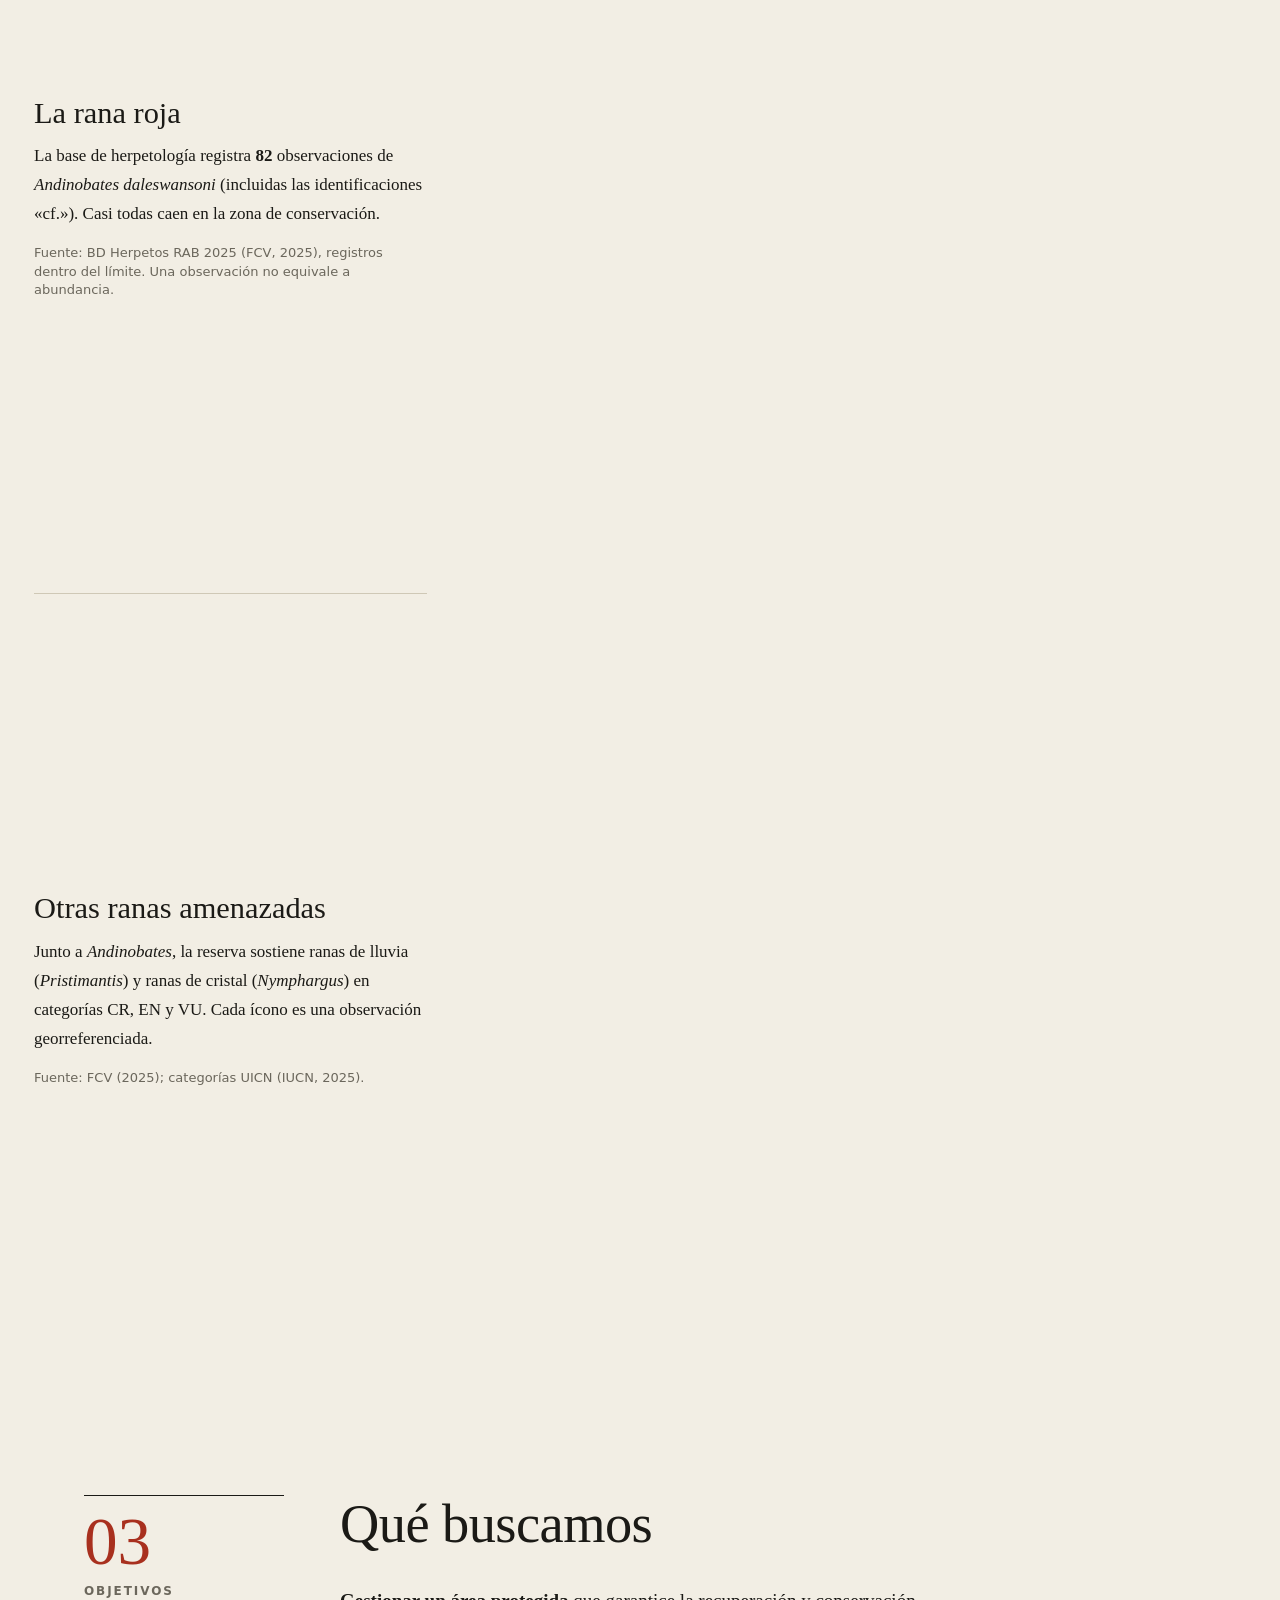
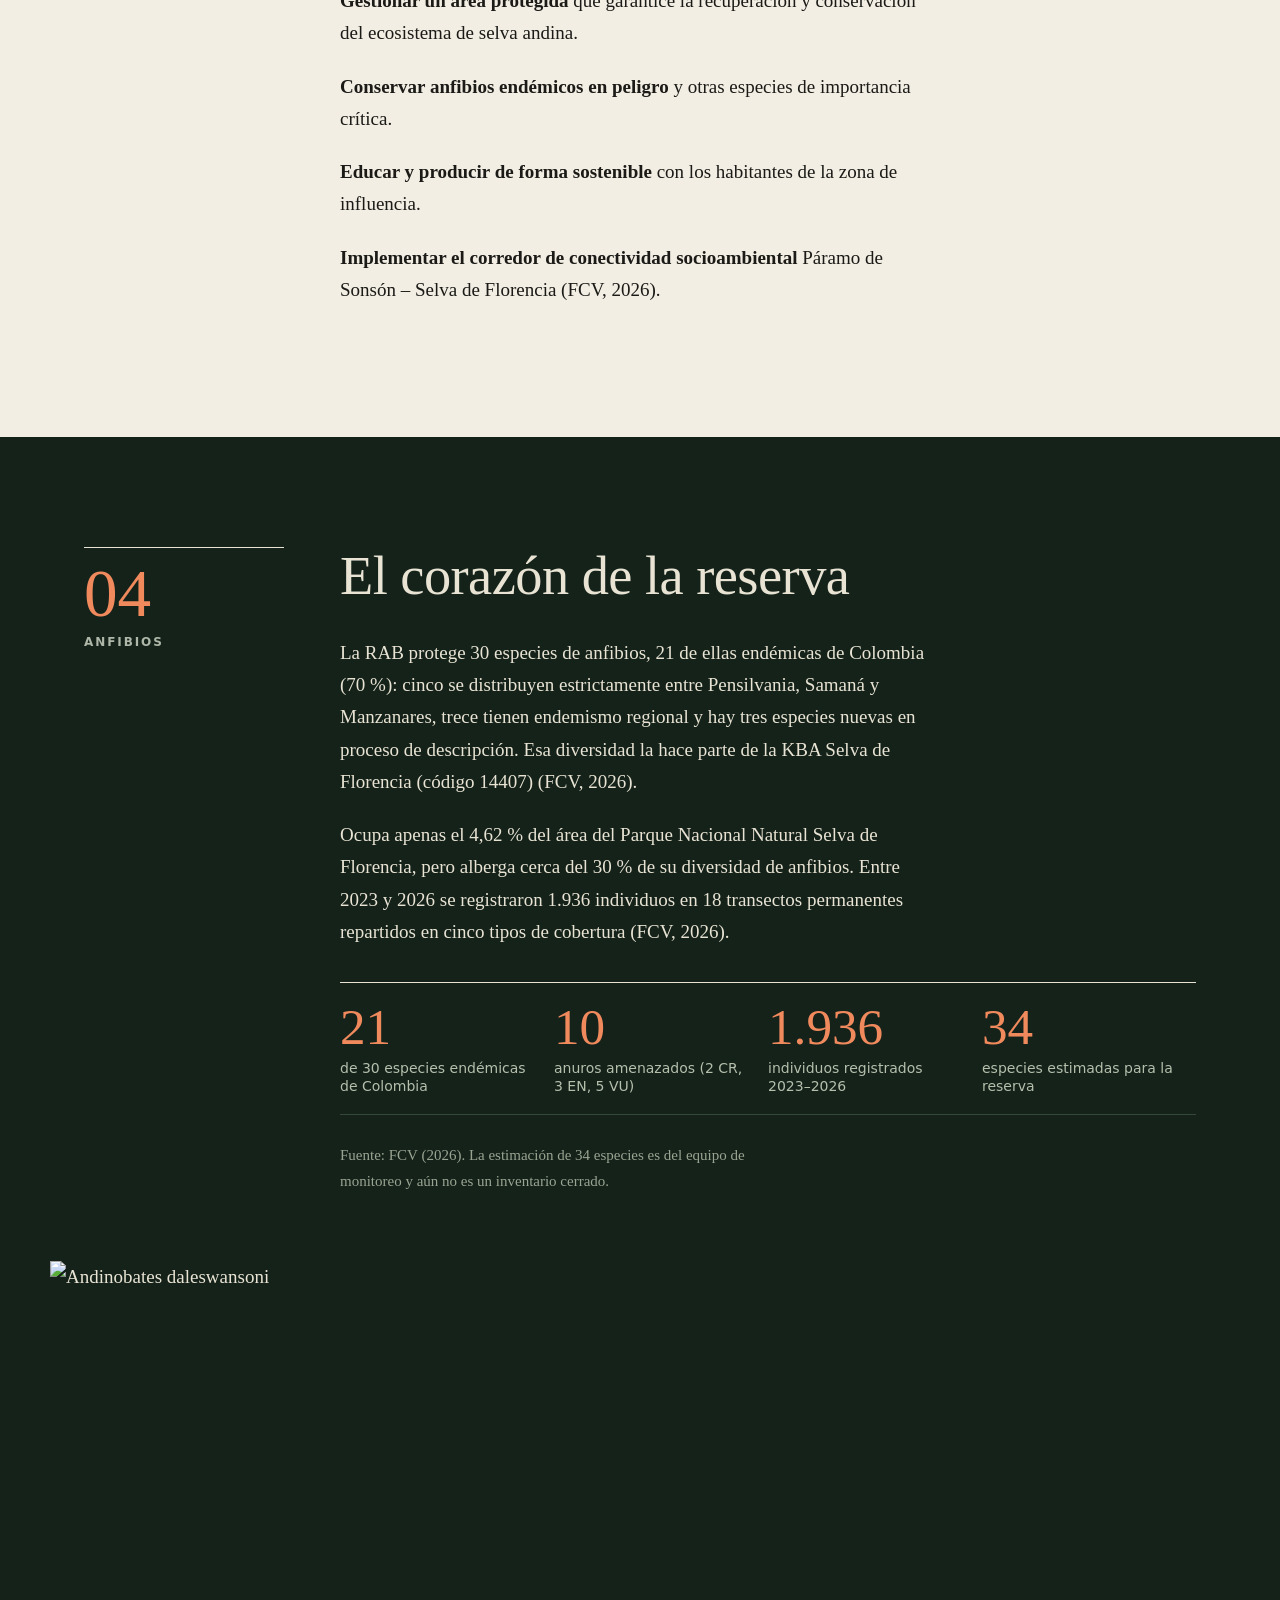
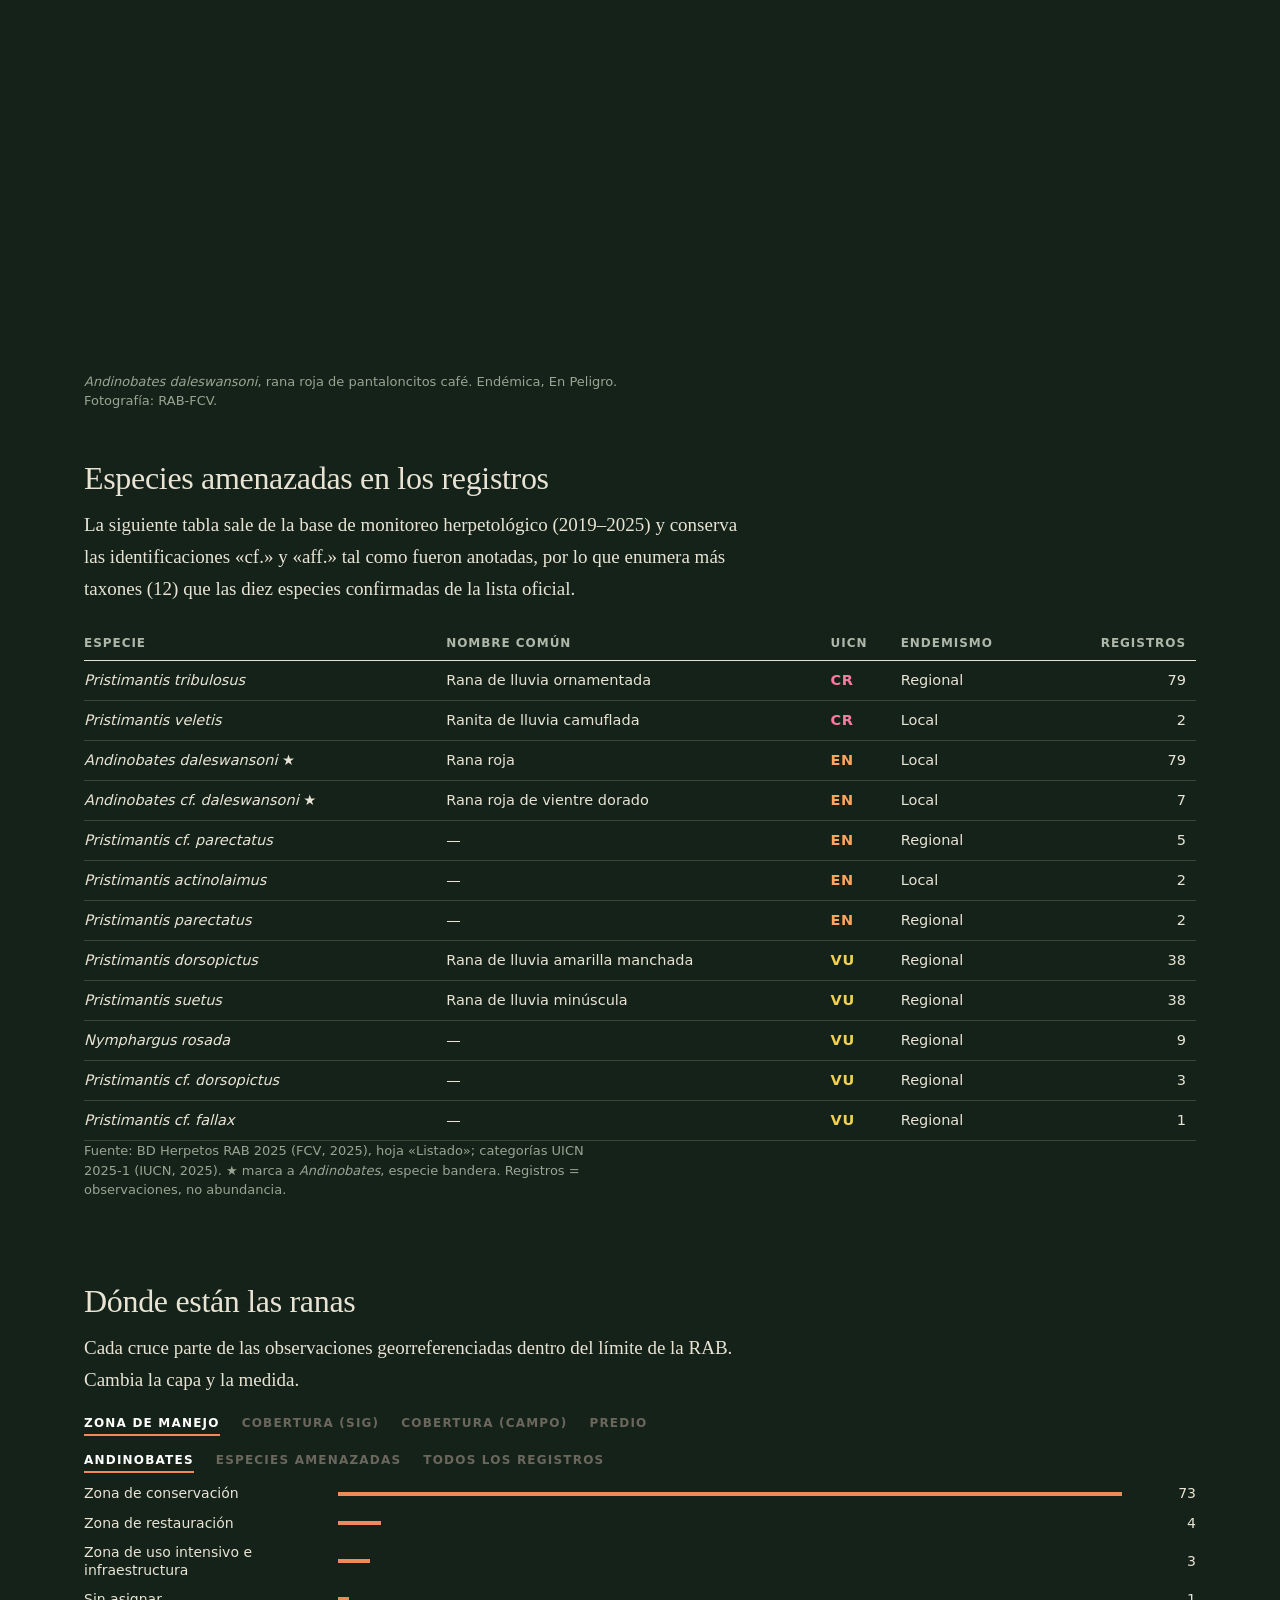
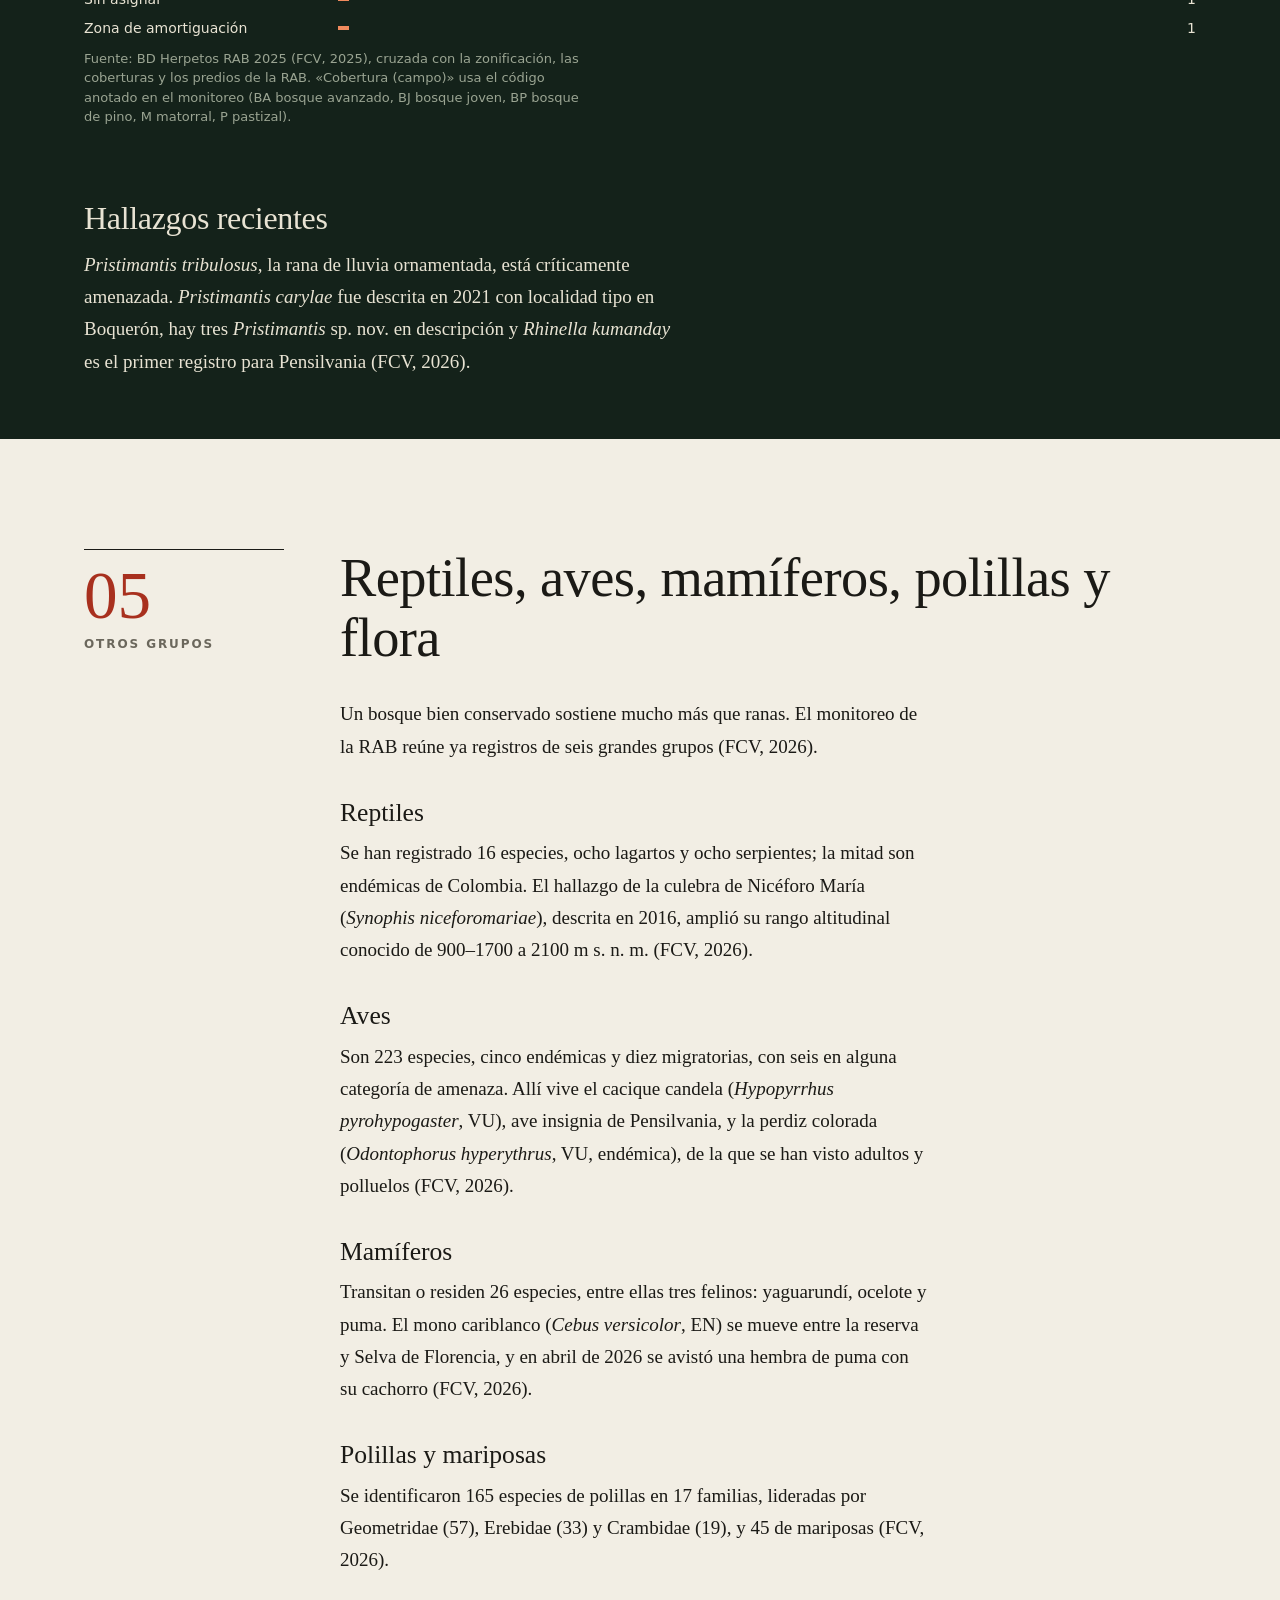
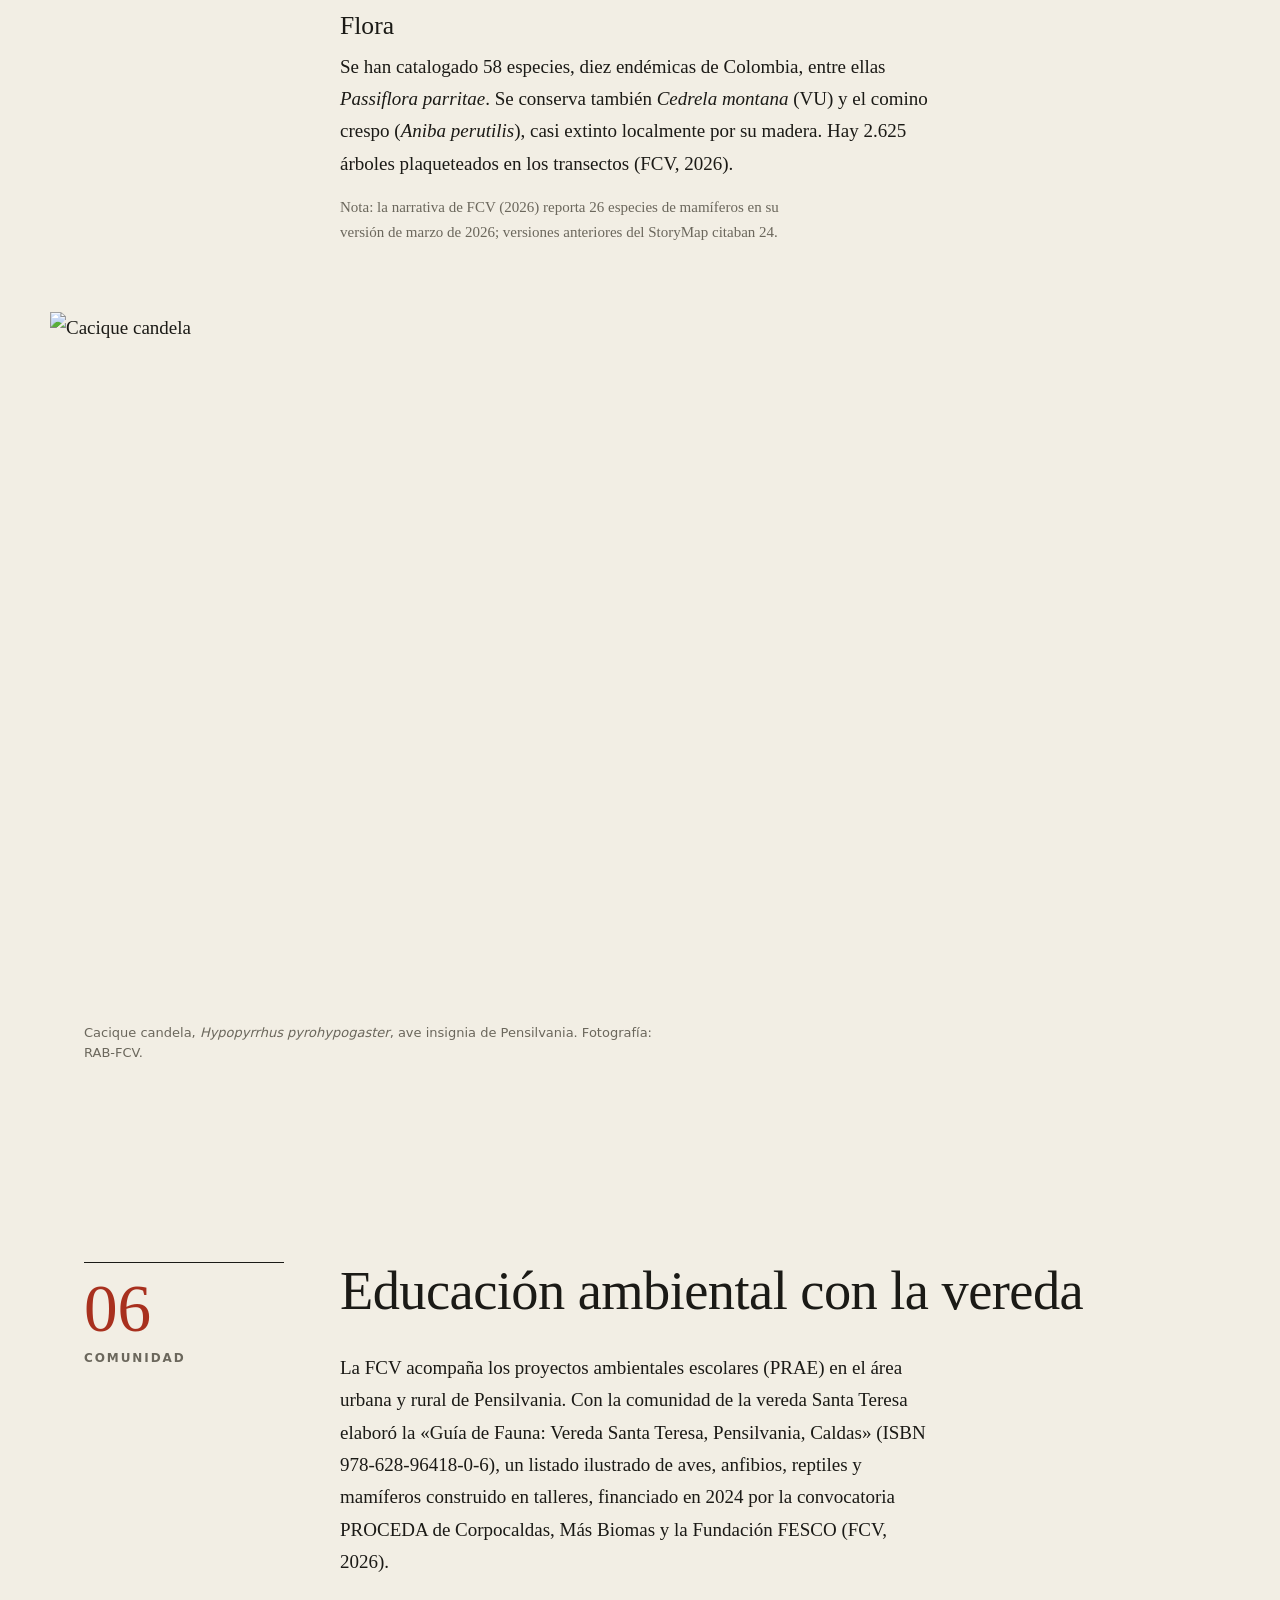
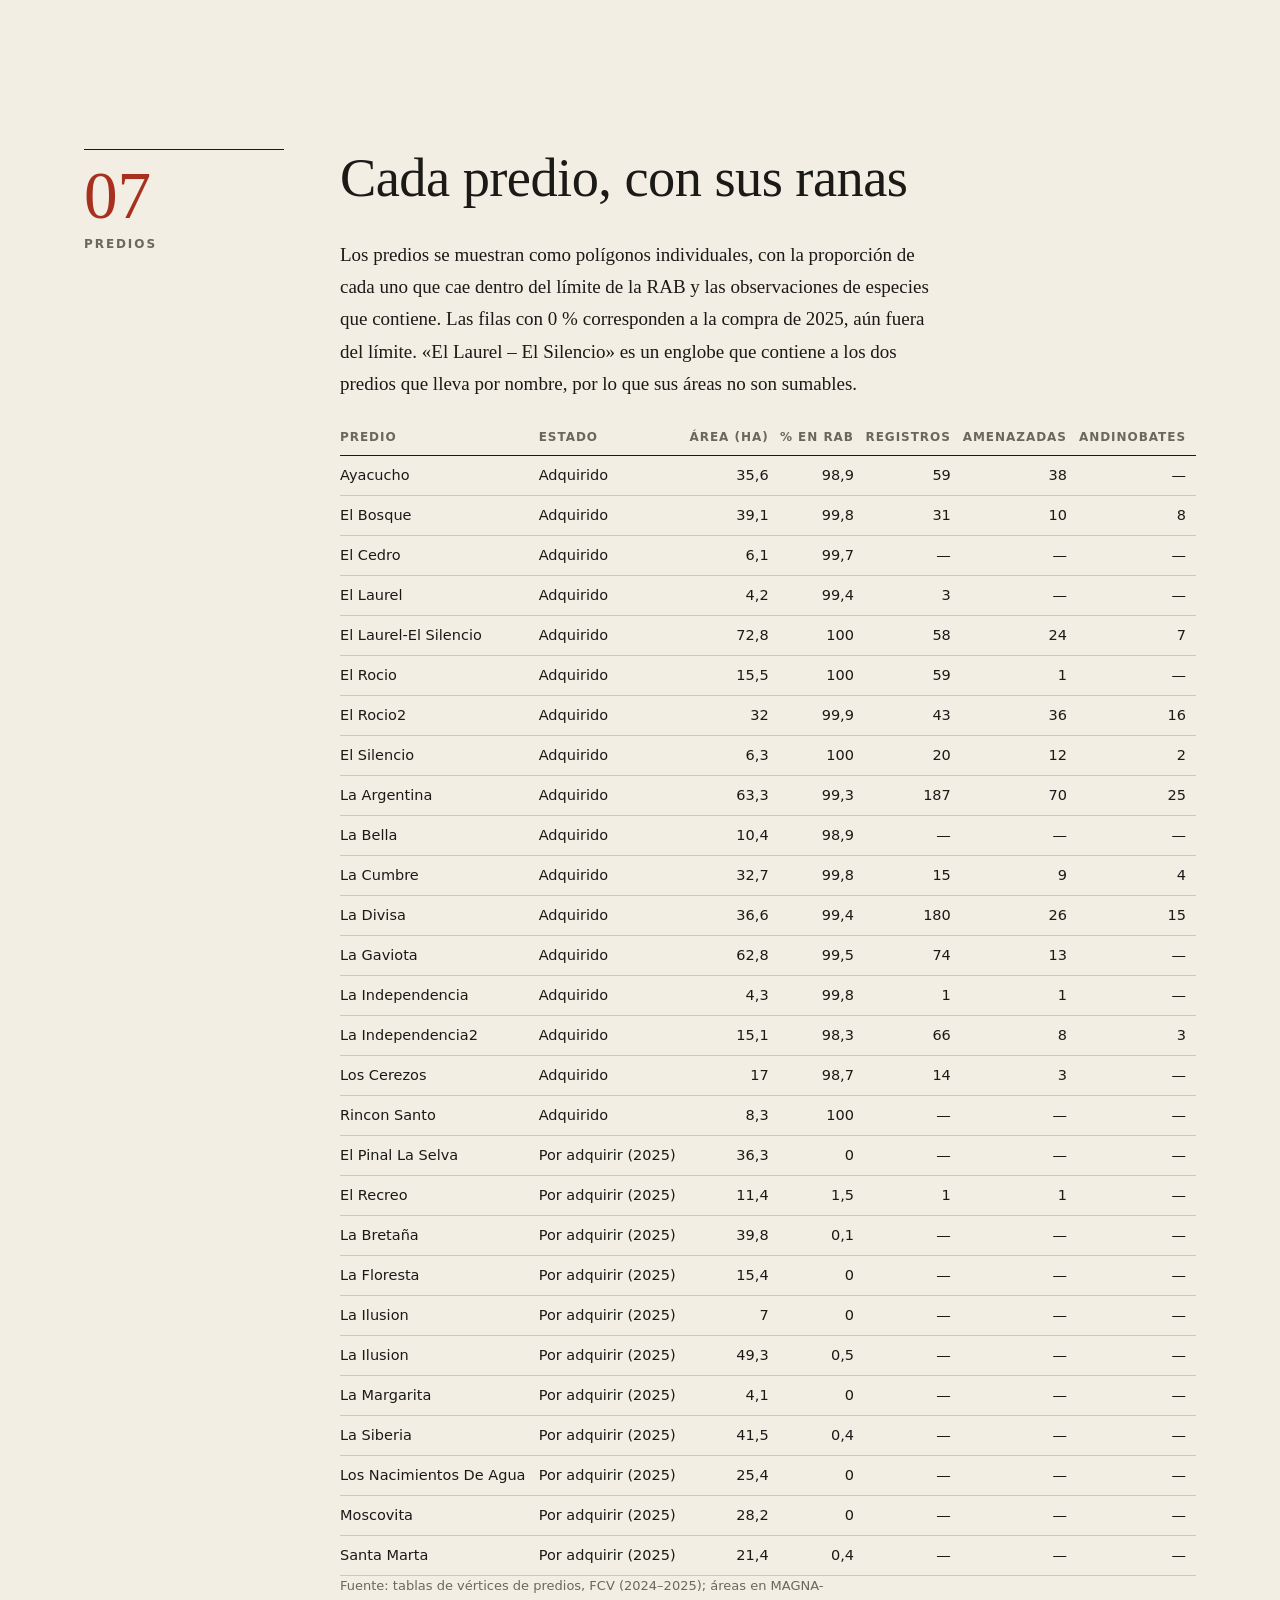
==== commit 528c5ea7: "Update the word 'Hello' to 'Goodbye'" ====
--- a/index.html
+++ b/index.html
@@ -1,106 +1,208 @@
 <!doctype html>
 <html lang="es"><head><meta charset="utf-8"><meta name="viewport" content="width=device-width,initial-scale=1">
-<title>RAB · Reserva Ambiental de Pensilvania, Caldas</title>
-<meta name="description" content="Portal de la Reserva Ambiental de Pensilvania (Caldas): refugio de Andinobates daleswansoni. Predios, especies amenazadas, zonas de manejo y equipamientos. FCV.">
+<title>Reserva Andinobates Boquerón · Pensilvania, Caldas</title>
+<meta name="description" content="Reserva Andinobates Boquerón (RAB), Pensilvania, Caldas: territorio, anfibios amenazadas, predios y monitoreo. Fundación para la Conservación de la Vida Silvestre en Colombia (FCV).">
 <link rel="icon" href="assets/icon-192.png"><link rel="stylesheet" href="vendor/maplibre-gl.css">
 <style>
-:root{--bg:#0b1510;--bg2:#10201a;--card:#14281f;--tx:#e9efe8;--mu:#a9bbb0;--ac:#e0a526;--ro:#d8432f;--vd:#5fb37a;--ln:#24402f}
-*{box-sizing:border-box}html{scroll-behavior:smooth}body{margin:0;background:var(--bg);color:var(--tx);font:16px/1.6 system-ui,Segoe UI,sans-serif}
-a{color:var(--ac)}h1,h2,h3{line-height:1.15;margin:0 0 .5em}
-nav{position:fixed;top:0;left:0;right:0;z-index:20;display:flex;align-items:center;gap:18px;padding:10px 24px;background:rgba(11,21,16,.88);backdrop-filter:blur(8px);border-bottom:1px solid var(--ln)}
-nav img{height:38px;background:#fff;border-radius:6px;padding:3px}nav a{color:var(--tx);text-decoration:none;font-size:14px}nav a:hover{color:var(--ac)}nav .sp{flex:1}
-nav .btn{background:var(--ac);color:#1a1200;padding:8px 14px;border-radius:999px;font-weight:700}
-.hero{min-height:100vh;display:flex;align-items:center;padding:110px 24px 60px;background:radial-gradient(1200px 600px at 75% 30%,#1f4a33 0,transparent 60%),linear-gradient(180deg,#0b1510,#0e2218)}
-.wrap{max-width:1120px;margin:0 auto;width:100%}.hero h1{font-size:clamp(2.2rem,6vw,4.4rem);max-width:15ch}.hero p{max-width:60ch;color:var(--mu);font-size:1.15rem}
-.pill{display:inline-block;border:1px solid var(--ac);color:var(--ac);border-radius:999px;padding:3px 12px;font-size:13px;margin-bottom:18px}
-.cta{display:flex;gap:12px;flex-wrap:wrap;margin-top:26px}.cta a{padding:12px 22px;border-radius:999px;text-decoration:none;font-weight:700;border:1px solid var(--ac);color:var(--ac)}.cta a.p{background:var(--ac);color:#1a1200}
-section{padding:80px 24px}section:nth-of-type(even){background:var(--bg2)}h2{font-size:clamp(1.7rem,3.5vw,2.5rem)}.lead{color:var(--mu);max-width:70ch}
-.kpis{display:grid;grid-template-columns:repeat(auto-fit,minmax(190px,1fr));gap:14px;margin-top:28px}.kpi{background:var(--card);border:1px solid var(--ln);border-radius:14px;padding:18px}.kpi b{display:block;font-size:2.2rem;color:var(--ac)}.kpi span{color:var(--mu);font-size:14px}
-.grid2{display:grid;grid-template-columns:1fr 1fr;gap:34px;align-items:start}@media(max-width:820px){.grid2{grid-template-columns:1fr}nav .hide{display:none}}
-.card{background:var(--card);border:1px solid var(--ln);border-radius:14px;padding:20px}.ph{aspect-ratio:4/3;border:2px dashed var(--ln);border-radius:14px;display:flex;align-items:center;justify-content:center;text-align:center;color:var(--mu);padding:16px;font-size:14px}
-.tag{display:inline-block;padding:1px 9px;border-radius:999px;font-size:12px;font-weight:700;color:#fff}.CR{background:#b3261e}.EN{background:#d8432f}.VU{background:#c98a1b}.NT,.LC,.DD,.NE{background:#496456}
-table{width:100%;border-collapse:collapse;font-size:14px}th,td{padding:7px 8px;border-bottom:1px solid var(--ln);text-align:left}th{color:var(--mu);font-weight:600}
-#mapa{height:560px;border-radius:14px;border:1px solid var(--ln)}.ctl{display:flex;gap:10px;flex-wrap:wrap;margin-bottom:12px;align-items:center}
-select,label.c{background:var(--card);color:var(--tx);border:1px solid var(--ln);border-radius:8px;padding:8px 10px;font-size:14px}label.c{display:inline-flex;gap:6px;align-items:center}
-.bar{display:grid;grid-template-columns:minmax(120px,230px) 1fr 70px;gap:10px;align-items:center;margin:7px 0;font-size:14px}.bar i{display:block;height:14px;border-radius:7px;background:linear-gradient(90deg,var(--vd),var(--ac))}.bar em{font-style:normal;color:var(--mu);text-align:right}
-.gal{display:grid;grid-template-columns:repeat(auto-fill,minmax(250px,1fr));gap:14px}.gal figure{margin:0;background:var(--card);border-radius:12px;overflow:hidden}.gal img{width:100%;aspect-ratio:4/3;object-fit:cover;display:block}.gal figcaption{padding:8px 12px;font-size:13px;color:var(--mu)}
-.src{font-size:12.5px;color:var(--mu);margin-top:10px}footer{padding:40px 24px;background:#07100b;color:var(--mu);font-size:14px}
-.tabs{display:flex;gap:8px;margin:14px 0}.tabs button{background:var(--card);color:var(--tx);border:1px solid var(--ln);border-radius:999px;padding:7px 14px;cursor:pointer}.tabs button.on{background:var(--ac);color:#1a1200;font-weight:700}
+:root{--paper:#f2eee4;--ink:#1b1a16;--mu:#6b675c;--rule:#cfc8b6;--red:#a8301e;--forest:#14221a;--bone:#e9e3d3}
+*{box-sizing:border-box}html{scroll-behavior:smooth}
+body{margin:0;background:var(--paper);color:var(--ink);font:19px/1.7 Charter,"Iowan Old Style",Georgia,serif}
+a{color:inherit}h1,h2,h3{font-weight:400;line-height:1.1;margin:0}
+.sans{font-family:system-ui,"Segoe UI",sans-serif}
+em,i{font-style:italic}
+/* barra */
+header.top{position:fixed;inset:0 0 auto 0;z-index:30;display:flex;align-items:center;gap:26px;padding:14px 34px;color:#fff;transition:background .3s,color .3s;font:600 12px/1 system-ui,sans-serif;letter-spacing:.14em;text-transform:uppercase}
+header.top.s{background:var(--paper);color:var(--ink);border-bottom:1px solid var(--rule)}
+header.top img{height:34px;display:none}header.top.s img{display:block}header.top.s .wm span{display:none}header.top .wm{display:flex;align-items:center;font-weight:700}
+header.top a{text-decoration:none}header.top a:hover{text-decoration:underline;text-underline-offset:5px}header.top .sp{flex:1}
+@media(max-width:900px){header.top nav{display:none}}
+/* portada */
+.hero{position:relative;min-height:100vh;color:#fff;display:flex;align-items:flex-end;background:#14221a url("https://fcvcol.org/wp-content/uploads/2026/02/PANORAMICADRONE1_RAB_DIC_2023-scaled.jpg") center/cover}
+.hero:before{content:"";position:absolute;inset:0;background:linear-gradient(180deg,rgba(10,18,12,.35),rgba(10,18,12,.1) 40%,rgba(10,18,12,.78))}
+.hero div{position:relative;padding:0 34px 72px;max-width:1100px}
+.hero .k{font:600 12px/1 system-ui,sans-serif;letter-spacing:.2em;text-transform:uppercase;opacity:.85;margin-bottom:22px}
+.hero h1{font-size:clamp(2.8rem,9vw,7rem);letter-spacing:-.02em}
+.hero p{font-size:1.25rem;max-width:42ch;margin:22px 0 0;opacity:.92}
+/* capítulos */
+.cap{padding:110px 34px 40px;max-width:1180px;margin:0 auto;display:grid;grid-template-columns:200px 1fr;gap:0 56px}
+.cap>.n{font:600 12px/1.5 system-ui,sans-serif;letter-spacing:.16em;text-transform:uppercase;color:var(--mu);padding-top:12px;border-top:1px solid var(--ink);position:sticky;top:76px;align-self:start}
+.cap>.n b{display:block;font:400 4.2rem/1 Georgia,serif;letter-spacing:0;color:var(--red);margin-bottom:6px}
+.cap h2{font-size:clamp(2rem,4.6vw,3.4rem);letter-spacing:-.01em;margin-bottom:.55em}
+.cap p{max-width:62ch;margin:0 0 1.1em}.cap p.cita{color:var(--mu);font-size:15px;margin-top:-.4em}
+.cap .w{grid-column:1/-1}
+@media(max-width:900px){.cap{grid-template-columns:1fr;padding:80px 22px 20px}.cap>.n{position:static;margin-bottom:22px}.cap>.n b{display:inline;font-size:2.4rem;margin-right:12px}}
+.big{display:grid;grid-template-columns:repeat(auto-fit,minmax(150px,1fr));gap:0;margin:34px 0;border-top:1px solid var(--ink)}
+.big div{padding:18px 18px 18px 0;border-bottom:1px solid var(--rule)}.big b{display:block;font:400 3.2rem/1 Georgia,serif;color:var(--red)}.big span{font:14px/1.35 system-ui,sans-serif;color:var(--mu);display:block;margin-top:6px}
+figure{margin:34px 0}figure img{width:100%;display:block}figcaption,.fuente{font:13px/1.5 system-ui,sans-serif;color:var(--mu);margin-top:9px;max-width:80ch}
+.full{grid-column:1/-1;margin:50px -34px}.full img{height:min(78vh,720px);object-fit:cover}.full figcaption{padding:0 34px}
+.dos{display:grid;grid-template-columns:1fr 1fr;gap:40px;align-items:center}@media(max-width:900px){.dos{grid-template-columns:1fr}.full{margin:40px -22px}.full figcaption{padding:0 22px}}
+.oscuro{background:var(--forest);color:#e8e3d3;margin-top:70px}.oscuro .cap>.n{border-color:#e8e3d3;color:#aeb7a8}.oscuro .cap>.n b{color:#f08a5d}
+.oscuro .fuente,.oscuro figcaption,.oscuro .cap p.cita{color:#9aa492}.oscuro .big div{border-color:#34483a}.oscuro .big{border-color:#e8e3d3}.oscuro .big b{color:#f08a5d}.oscuro .big span{color:#b5bfac}
+/* tablas */
+table{width:100%;border-collapse:collapse;font:14.5px/1.45 system-ui,sans-serif;margin-top:14px}
+th{font-weight:600;text-align:left;font-size:12px;letter-spacing:.08em;text-transform:uppercase;color:var(--mu);padding:8px 10px 8px 0;border-bottom:1.5px solid var(--ink)}
+td{padding:9px 10px 9px 0;border-bottom:1px solid var(--rule);vertical-align:top}
+.oscuro th{color:#aeb7a8;border-color:#e8e3d3}.oscuro td{border-color:#34483a}
+.cat{font-weight:700;letter-spacing:.04em}.CR{color:#b3123f}.EN{color:#c25200}.VU{color:#8a6d00}.NT{color:#6b675c}.oscuro .CR{color:#ff7a9f}.oscuro .EN{color:#ffa45e}.oscuro .VU{color:#f0cf52}
+.num{text-align:right;font-variant-numeric:tabular-nums}
+/* barras finas */
+.sel{display:flex;gap:22px;flex-wrap:wrap;margin:18px 0 6px;font:600 12px/1 system-ui,sans-serif;letter-spacing:.1em;text-transform:uppercase}
+.sel button{all:unset;cursor:pointer;color:var(--mu);padding-bottom:5px;border-bottom:2px solid transparent}.sel button.on{color:var(--ink);border-color:var(--red)}
+.oscuro .sel button.on{color:#fff;border-color:#f08a5d}
+.b{display:grid;grid-template-columns:minmax(120px,240px) 1fr 60px;gap:14px;align-items:center;font:14px/1.3 system-ui,sans-serif;margin:11px 0}.b i{display:block;height:4px;background:var(--red)}.b em{font-style:normal;text-align:right;font-variant-numeric:tabular-nums}
+.oscuro .b i{background:#f08a5d}
+/* mapa narrativo */
+.rel{position:relative;display:grid;grid-template-columns:minmax(300px,36%) 1fr}
+.rel .pas{padding:0 34px}.rel .st{min-height:88vh;display:flex;flex-direction:column;justify-content:center;border-top:1px solid var(--rule)}
+.rel .st h3{font-size:1.9rem;margin-bottom:.4em}.rel .st p{font-size:17px;margin:0 0 .9em}.rel .st small{font:13px/1.4 system-ui,sans-serif;color:var(--mu)}
+.rel .mp{position:sticky;top:60px;height:calc(100vh - 60px)}#mp{position:absolute;inset:0}
+.leyenda{position:absolute;left:14px;bottom:14px;z-index:5;background:rgba(242,238,228,.94);padding:12px 14px;font:12.5px/1.9 system-ui,sans-serif;display:none}
+.leyenda img{width:20px;height:20px;vertical-align:middle;margin-right:7px}.leyenda s{display:inline-block;width:14px;height:10px;margin-right:9px;vertical-align:middle;text-decoration:none}
+@media(max-width:900px){.rel{grid-template-columns:1fr}.rel .mp{order:-1;height:46vh;top:50px;z-index:3}.rel .st{min-height:60vh}.rel .pas{padding:0 22px}}
+.maplibregl-popup-content{font:13px/1.45 system-ui,sans-serif;border-radius:0;padding:10px 12px}
+.autores{border-top:1px solid var(--ink);margin-top:34px;padding-top:12px;font:15px/1.6 system-ui,sans-serif}
+footer{background:#0c140f;color:#aeb7a8;padding:60px 34px;font:14px/1.7 system-ui,sans-serif}footer .in{max-width:1180px;margin:0 auto}footer a{color:#e8e3d3}
+.ref{font:14px/1.55 system-ui,sans-serif;padding-left:2em;text-indent:-2em;margin:0 0 10px}
+.visor{display:inline-block;margin-top:8px;font:600 13px/1 system-ui,sans-serif;letter-spacing:.12em;text-transform:uppercase;text-decoration:none;border-bottom:2px solid var(--red);padding-bottom:5px}
 </style></head><body>
-<nav><img src="assets/logo-fcv.png" alt="FCV"><a href="#reserva">La reserva</a><a href="#insignia">Andinobates</a><a href="#especies">Especies</a><a href="#mapa-s">Mapa</a><a href="#cruces" class="hide">Cruces</a><a href="#predios" class="hide">Predios</a><a href="#equipamientos" class="hide">Equipamientos</a><a href="#galeria" class="hide">Galería</a><span class="sp"></span><a class="btn" href="tablero.html">Abrir tablero</a></nav>
-
-<header class="hero"><div class="wrap"><span class="pill">Fundación para la Conservación de la Vida Silvestre en Colombia</span>
-<h1>Reserva Ambiental de Pensilvania, Caldas</h1>
-<p>Un refugio para las ranas de los Andes centrales. La RAB protege hábitat de <em>Andinobates daleswansoni</em> (rana roja, En Peligro) y de decenas de especies de anfibios y reptiles, y organiza sus predios, zonas de manejo y monitoreo en un solo lugar.</p>
-<div class="cta"><a class="p" href="#mapa-s">Explorar el mapa</a><a href="tablero.html">Tablero de análisis</a></div></div></header>
-
-<section id="reserva"><div class="wrap"><h2>La reserva en cifras</h2><p class="lead">Resumen calculado a partir de la cartografía y las bases de monitoreo de la FCV.</p><div class="kpis" id="kpis"></div><p class="src">Fuentes: límite RAB (IGAC 2024), tablas de vértices de predios FCV, BD Herpetos RAB 2025 (Humboldt/FCV).</p></div></section>
-
-<section id="insignia"><div class="wrap grid2"><div><span class="pill">Especie insignia</span><h2><em>Andinobates daleswansoni</em></h2><p class="lead">Rana dendrobátida roja de distribución restringida, categorizada <span class="tag EN">EN</span> (UICN 2025-1) y En Peligro a escala nacional. En la base de monitoreo aparece como endémica local.</p><div id="andi"></div></div><div class="ph" id="fotoA">Foto de Andinobates daleswansoni<br>(agrégala en fotos/ y galeria.json)</div></div></section>
-
-<section id="especies"><div class="wrap"><h2>Especies amenazadas monitoreadas</h2><p class="lead">Herpetofauna registrada en transectos y observaciones (2019–2025) con categoría CR, EN o VU.</p><div class="card" style="overflow:auto"><table id="tAmen"></table></div><p class="src">Fuente: BD Herpetos RAB 2025 (hoja «Listado»), categorías UICN 2025-1 y nacional. La lista incluye taxones con «cf.» o «aff.» tal como están en la base.</p></div></section>
-
-<section id="mapa-s"><div class="wrap"><h2>Mapa: predios, zonas de manejo y registros</h2><p class="lead">Cada predio es un polígono individual construido con sus vértices. Elige uno para encuadrarlo y ver los registros de especies dentro de él.</p>
-<div class="ctl"><select id="selPredio"><option value="">Todos los predios</option></select><label class="c"><input type="checkbox" id="cZ" checked> Zonas de manejo</label><label class="c"><input type="checkbox" id="cA" checked> Andinobates</label><label class="c"><input type="checkbox" id="cM" checked> Otras amenazadas (CR/EN/VU)</label><label class="c"><input type="checkbox" id="cE" checked> Zona de uso intensivo</label></div>
-<div id="mapa"></div><div class="card" id="info" style="margin-top:12px"></div><p class="src">Fuentes: polígonos de predios FCV (vértices 2024–2025), zonificación RAB, BD Herpetos RAB 2025. Mapa base © Esri.</p></div></section>
-
-<section id="cruces"><div class="wrap"><h2>Cruces con las especies</h2><p class="lead">Todos los análisis parten de los registros de especies. Cambia el cruce y la métrica.</p><div class="tabs" id="tabsC"></div><div class="tabs" id="tabsM"></div><div id="bars"></div><p class="src">Registros georreferenciados dentro del límite de la RAB. «Cobertura (campo)» usa el código de cobertura anotado en el monitoreo (BA, BJ, BP, M, P); las demás se cruzan espacialmente con las capas del SIG. Cada registro es una observación; no equivale a abundancia poblacional.</p></div></section>
-
-<section id="predios"><div class="wrap"><h2>Predios</h2><p class="lead">Predios adquiridos y predios proyectados de compra 2025, con el porcentaje de su polígono que cae dentro del límite de la RAB.</p><div class="card" style="overflow:auto"><table id="tPred"></table></div><p class="src">Áreas calculadas en MAGNA-SIRGAS Origen Nacional (EPSG:9377) desde los vértices. No se publican propietarios, matrículas ni códigos catastrales.</p></div></section>
-
-<section id="equipamientos"><div class="wrap grid2"><div><h2>Equipamientos y centro de visitantes</h2><p class="lead">La zona de uso intensivo e infraestructura agrupa los lugares donde se concentran las construcciones y el uso público. Está marcada en el mapa.</p><div class="card"><b id="eqHa"></b><p style="color:var(--mu);margin:.4em 0 0">Pendiente de integrar: casas y equipamientos existentes y la proyección del nuevo centro de visitantes (en los archivos de trabajo hay propuestas de ubicación «Casa-Cerro Cantera», «Casa-Cerro detrás Casa» y «Zona Residencial»).</p></div></div><div class="ph">Plano o foto del centro de visitantes<br>(pendiente)</div></div></section>
-
-<section id="galeria"><div class="wrap"><h2>Galería</h2><div class="gal" id="gal"><div class="ph" style="grid-column:1/-1">Aún no hay fotos. Súbelas a la carpeta fotos/ y regístralas en fotos/galeria.json.</div></div></div></section>
-
-<footer><div class="wrap">© FCV · Reserva Ambiental de Pensilvania, Caldas. <a href="tablero.html">Tablero de análisis completo</a> · Datos: FCV, IGAC, Corpocaldas, Humboldt, UICN.</div></footer>
-<script src="vendor/maplibre-gl.js"></script><script src="portal-datos.js"></script>
+<header class="top" id="top"><a href="#" class="wm"><img src="assets/logo-fcv.png" alt="FCV"><span>FCV · RAB</span></a><nav style="display:flex;gap:26px"><a href="#c1">Reserva</a><a href="#c2">Territorio</a><a href="#c4">Anfibios</a><a href="#c5">Otros grupos</a><a href="#c11">Predios</a><a href="#c12">Visitantes</a></nav><span class="sp"></span><a href="tablero.html">Visor cartográfico →</a></header>
+
+<section class="hero"><div><div class="k">Reserva Natural de la Sociedad Civil · Pensilvania, Caldas</div><h1>Reserva Andinobates Boquerón</h1><p>Protegiendo anfibios endémicos, bosque andino y corredores biológicos en el corazón de los Andes colombianos.</p></div></section>
+
+<article>
+<section class="cap" id="c1"><div class="n"><b>01</b>Quiénes somos</div><div>
+<h2>Un refugio para las ranas de la cordillera Central</h2>
+<p>La Reserva Andinobates Boquerón (RAB) es un proyecto de la Fundación para la Conservación de la Vida Silvestre en Colombia (FCV) que, con el apoyo de Rainforest Trust, consolida desde abril de 2023 un área de conservación para especies en peligro en el nororiente de Caldas (FCV, 2026).</p>
+<p>Lleva el nombre de <em>Andinobates daleswansoni</em>, la rana roja de «pantaloncitos café», especie bandera del proyecto: endémica de la zona y categorizada En Peligro. La reserva rinde además homenaje a Juan Pablo Ruiz Soto, ambientalista y economista; 120 hectáreas fueron donadas por George y Cathy Ledec a través de Rainforest Trust (FCV, 2026).</p>
+<div class="big"><div><b>461,7</b><span>hectáreas protegidas</span></div><div><b>30</b><span>especies de anfibios</span></div><div><b>223</b><span>especies de aves</span></div><div><b>26</b><span>especies de mamíferos</span></div></div>
+<p class="fuente" style="margin-top:-18px">Fuente: FCV (2026). Cifras de monitoreo 2023–2026; el límite proviene de la cartografía IGAC 2024 de la RAB.</p>
+</div>
+<figure class="full"><img loading="lazy" src="https://fcvcol.org/wp-content/uploads/2026/05/Bosque.jpg" alt="Bosque andino en recuperación dentro de la RAB"><figcaption>Bosque andino de la RAB. Fotografía: RAB-FCV.</figcaption></figure>
+</section>
+
+<section class="cap" id="c2" style="padding-bottom:0"><div class="n"><b>02</b>Territorio</div><div><h2>Entre 1800 y 2700 metros, en el área amortiguadora de Selva de Florencia</h2>
+<p>La RAB está en el municipio de Pensilvania, corregimiento de San Daniel, entre las veredas Arenillal, Santa Teresa y La Cristalina, a hora y media de la cabecera municipal. Hace parte del área con función amortiguadora del Parque Nacional Natural Selva de Florencia (FCV, 2026). Recorre el mapa: cada paso añade una capa.</p></div></section>
+<div class="rel" id="rel"><div class="pas">
+ <div class="st" data-s="0"><h3>Caldas y Pensilvania</h3><p>Caldas reúne todos los pisos térmicos de los Andes colombianos, desde los valles del Magdalena y del Cauca hasta el Nevado del Ruiz. Pensilvania, en el alto oriente del departamento, es conocida como la Perla del Oriente (FCV, 2026).</p><small>Fuente: FCV (2026). Mapa base: Esri.</small></div>
+ <div class="st" data-s="1"><h3>El límite: 461,7 hectáreas</h3><p>Cerca del 70 % del área son bosques en estado avanzado de sucesión, dentro de un mosaico de coberturas. La reserva drena a las microcuencas La Honda, La Cristalina, Santa Rosa y al nacimiento de la quebrada Santa Teresa, que vierten a la subcuenca del río Tenerife, cuenca del río La Miel (FCV, 2026).</p><small>Fuente: límite RAB, IGAC (2024); texto, FCV (2026).</small></div>
+ <div class="st" data-s="2"><h3>Zonas de manejo</h3><p>La zonificación dedica <b id="zc"></b> ha a conservación, <b id="zr"></b> ha a restauración, <b id="za"></b> ha a amortiguación y <b id="zi"></b> ha al uso intensivo e infraestructura, donde se concentran las construcciones y el uso público.</p><small>Fuente: ordenamiento predial de la RAB (FCV). Áreas calculadas sobre el polígono de cada zona.</small></div>
+ <div class="st" data-s="3"><h3>Veintiocho predios</h3><p>La reserva se ha armado predio a predio: <b id="pa"></b> ya adquiridos y <b id="pp"></b> proyectados para compra. Cada polígono se reconstruyó a partir de sus vértices; los predios de la compra de 2025 quedan por fuera del límite actual.</p><small>Fuente: tablas de vértices de predios, FCV (2024–2025). No se publican propietarios ni datos catastrales.</small></div>
+ <div class="st" data-s="4"><h3>La rana roja</h3><p>La base de herpetología registra <b id="na"></b> observaciones de <em>Andinobates daleswansoni</em> (incluidas las identificaciones «cf.»). Casi todas caen en la zona de conservación.</p><small>Fuente: BD Herpetos RAB 2025 (FCV, 2025), registros dentro del límite. Una observación no equivale a abundancia.</small></div>
+ <div class="st" data-s="5"><h3>Otras ranas amenazadas</h3><p>Junto a <em>Andinobates</em>, la reserva sostiene ranas de lluvia (<em>Pristimantis</em>) y ranas de cristal (<em>Nymphargus</em>) en categorías CR, EN y VU. Cada ícono es una observación georreferenciada.</p><small>Fuente: FCV (2025); categorías UICN (IUCN, 2025).</small></div>
+</div><div class="mp"><div id="mp"></div><div class="leyenda" id="ley"></div></div></div>
+
+<section class="cap" id="c3"><div class="n"><b>03</b>Objetivos</div><div><h2>Qué buscamos</h2>
+<p><b>Gestionar un área protegida</b> que garantice la recuperación y conservación del ecosistema de selva andina.</p>
+<p><b>Conservar anfibios endémicos en peligro</b> y otras especies de importancia crítica.</p>
+<p><b>Educar y producir de forma sostenible</b> con los habitantes de la zona de influencia.</p>
+<p><b>Implementar el corredor de conectividad socioambiental</b> Páramo de Sonsón – Selva de Florencia (FCV, 2026).</p></div></section>
+</article>
+
+<div class="oscuro"><article>
+<section class="cap" id="c4"><div class="n"><b>04</b>Anfibios</div><div>
+<h2>El corazón de la reserva</h2>
+<p>La RAB protege 30 especies de anfibios, 21 de ellas endémicas de Colombia (70 %): cinco se distribuyen estrictamente entre Pensilvania, Samaná y Manzanares, trece tienen endemismo regional y hay tres especies nuevas en proceso de descripción. Esa diversidad la hace parte de la KBA Selva de Florencia (código 14407) (FCV, 2026).</p>
+<p>Ocupa apenas el 4,62 % del área del Parque Nacional Natural Selva de Florencia, pero alberga cerca del 30 % de su diversidad de anfibios. Entre 2023 y 2026 se registraron 1.936 individuos en 18 transectos permanentes repartidos en cinco tipos de cobertura (FCV, 2026).</p>
+<div class="big"><div><b>21</b><span>de 30 especies endémicas de Colombia</span></div><div><b>10</b><span>anuros amenazados (2 CR, 3 EN, 5 VU)</span></div><div><b>1.936</b><span>individuos registrados 2023–2026</span></div><div><b>34</b><span>especies estimadas para la reserva</span></div></div>
+<p class="cita">Fuente: FCV (2026). La estimación de 34 especies es del equipo de monitoreo y aún no es un inventario cerrado.</p></div>
+<figure class="full"><img loading="lazy" src="https://fcvcol.org/wp-content/uploads/2026/02/Herpetos-RAB-1-scaled.jpg" alt="Andinobates daleswansoni"><figcaption><em>Andinobates daleswansoni</em>, rana roja de pantaloncitos café. Endémica, En Peligro. Fotografía: RAB-FCV.</figcaption></figure>
+<div class="w"><h2 style="font-size:2rem;margin-bottom:.4em">Especies amenazadas en los registros</h2>
+<p style="max-width:70ch">La siguiente tabla sale de la base de monitoreo herpetológico (2019–2025) y conserva las identificaciones «cf.» y «aff.» tal como fueron anotadas, por lo que enumera más taxones (12) que las diez especies confirmadas de la lista oficial.</p>
+<table id="tAmen"></table><p class="fuente">Fuente: BD Herpetos RAB 2025 (FCV, 2025), hoja «Listado»; categorías UICN 2025-1 (IUCN, 2025). ★ marca a <em>Andinobates</em>, especie bandera. Registros = observaciones, no abundancia.</p></div>
+<div class="w" style="margin-top:70px"><h2 style="font-size:2rem;margin-bottom:.4em">Dónde están las ranas</h2>
+<p style="max-width:70ch">Cada cruce parte de las observaciones georreferenciadas dentro del límite de la RAB. Cambia la capa y la medida.</p>
+<div class="sel" id="tc"></div><div class="sel" id="tm"></div><div id="bars"></div>
+<p class="fuente">Fuente: BD Herpetos RAB 2025 (FCV, 2025), cruzada con la zonificación, las coberturas y los predios de la RAB. «Cobertura (campo)» usa el código anotado en el monitoreo (BA bosque avanzado, BJ bosque joven, BP bosque de pino, M matorral, P pastizal).</p></div>
+<div class="w" style="margin-top:60px"><div><h2 style="font-size:2rem;margin-bottom:.4em">Hallazgos recientes</h2>
+<p><em>Pristimantis tribulosus</em>, la rana de lluvia ornamentada, está críticamente amenazada. <em>Pristimantis carylae</em> fue descrita en 2021 con localidad tipo en Boquerón, hay tres <em>Pristimantis</em> sp. nov. en descripción y <em>Rhinella kumanday</em> es el primer registro para Pensilvania (FCV, 2026).</p></div>
+</div></div>
+</section></article></div>
+
+<article>
+<section class="cap" id="c5"><div class="n"><b>05</b>Otros grupos</div><div>
+<h2>Reptiles, aves, mamíferos, polillas y flora</h2>
+<p>Un bosque bien conservado sostiene mucho más que ranas. El monitoreo de la RAB reúne ya registros de seis grandes grupos (FCV, 2026).</p>
+<h3 style="font-size:1.6rem;margin:1.4em 0 .4em">Reptiles</h3>
+<p>Se han registrado 16 especies, ocho lagartos y ocho serpientes; la mitad son endémicas de Colombia. El hallazgo de la culebra de Nicéforo María (<em>Synophis niceforomariae</em>), descrita en 2016, amplió su rango altitudinal conocido de 900–1700 a 2100 m s. n. m. (FCV, 2026).</p>
+<h3 style="font-size:1.6rem;margin:1.4em 0 .4em">Aves</h3>
+<p>Son 223 especies, cinco endémicas y diez migratorias, con seis en alguna categoría de amenaza. Allí vive el cacique candela (<em>Hypopyrrhus pyrohypogaster</em>, VU), ave insignia de Pensilvania, y la perdiz colorada (<em>Odontophorus hyperythrus</em>, VU, endémica), de la que se han visto adultos y polluelos (FCV, 2026).</p>
+<h3 style="font-size:1.6rem;margin:1.4em 0 .4em">Mamíferos</h3>
+<p>Transitan o residen 26 especies, entre ellas tres felinos: yaguarundí, ocelote y puma. El mono cariblanco (<em>Cebus versicolor</em>, EN) se mueve entre la reserva y Selva de Florencia, y en abril de 2026 se avistó una hembra de puma con su cachorro (FCV, 2026).</p>
+<h3 style="font-size:1.6rem;margin:1.4em 0 .4em">Polillas y mariposas</h3>
+<p>Se identificaron 165 especies de polillas en 17 familias, lideradas por Geometridae (57), Erebidae (33) y Crambidae (19), y 45 de mariposas (FCV, 2026).</p>
+<h3 style="font-size:1.6rem;margin:1.4em 0 .4em">Flora</h3>
+<p>Se han catalogado 58 especies, diez endémicas de Colombia, entre ellas <em>Passiflora parritae</em>. Se conserva también <em>Cedrela montana</em> (VU) y el comino crespo (<em>Aniba perutilis</em>), casi extinto localmente por su madera. Hay 2.625 árboles plaqueteados en los transectos (FCV, 2026).</p>
+<p class="cita">Nota: la narrativa de FCV (2026) reporta 26 especies de mamíferos en su versión de marzo de 2026; versiones anteriores del StoryMap citaban 24.</p>
+</div>
+<figure class="full"><img loading="lazy" src="https://fcvcol.org/wp-content/uploads/2026/05/cacique-candela-Hypopyrrhus-pyrohypogaster.jpg" alt="Cacique candela" style="object-position:center 30%"><figcaption>Cacique candela, <em>Hypopyrrhus pyrohypogaster</em>, ave insignia de Pensilvania. Fotografía: RAB-FCV.</figcaption></figure>
+</section>
+
+<section class="cap" id="c10"><div class="n"><b>06</b>Comunidad</div><div><h2>Educación ambiental con la vereda</h2>
+<p>La FCV acompaña los proyectos ambientales escolares (PRAE) en el área urbana y rural de Pensilvania. Con la comunidad de la vereda Santa Teresa elaboró la «Guía de Fauna: Vereda Santa Teresa, Pensilvania, Caldas» (ISBN 978-628-96418-0-6), un listado ilustrado de aves, anfibios, reptiles y mamíferos construido en talleres, financiado en 2024 por la convocatoria PROCEDA de Corpocaldas, Más Biomas y la Fundación FESCO (FCV, 2026).</p></div></section>
+
+<section class="cap" id="c11"><div class="n"><b>07</b>Predios</div><div><h2>Cada predio, con sus ranas</h2>
+<p>Los predios se muestran como polígonos individuales, con la proporción de cada uno que cae dentro del límite de la RAB y las observaciones de especies que contiene. Las filas con 0 % corresponden a la compra de 2025, aún fuera del límite. «El Laurel – El Silencio» es un englobe que contiene a los dos predios que lleva por nombre, por lo que sus áreas no son sumables.</p>
+<table id="tPred"></table><p class="fuente">Fuente: tablas de vértices de predios, FCV (2024–2025); áreas en MAGNA-SIRGAS Origen Nacional (EPSG:9377); registros de BD Herpetos RAB 2025 (FCV, 2025). Sin propietarios, matrículas ni datos catastrales.</p>
+<a class="visor" href="tablero.html">Ver los predios en el visor cartográfico →</a></div></section>
+
+<section class="cap" id="c12"><div class="n"><b>08</b>Visitantes</div><div><h2>Centro de visitantes y equipamientos</h2>
+<p>El centro de visitantes ya cuenta con estudios completados y diseños finales. Junto a él avanzan el turismo científico, la Galería de la Memoria Ambiental, el proyecto Rascaderas, un diagnóstico de la vereda Santa Teresa y un monitoreo acústico pasivo con 40 grabadoras (FCV, 2026).</p>
+<p>La cartografía actual registra <b id="eqha"></b> hectáreas de zona de uso intensivo e infraestructura. La ubicación proyectada del nuevo centro aún no está incorporada a las capas: se integrará al visor cuando se entregue su georreferenciación.</p>
+<p class="fuente">Fuente: FCV (2026); zonificación de la RAB (FCV).</p></div></section>
+
+<section class="cap" id="c13"><div class="n"><b>09</b>Contacto</div><div><h2>Habla con el equipo</h2>
+<p><b>Adriana Herrera-Montes, PhD</b>, directora de la RAB.<br>Calle 4 n.º 6-75, apto. 3, Pensilvania, Caldas.<br><a href="mailto:adrianaherrera@fcvorg.com">adrianaherrera@fcvorg.com</a></p>
+<p>Aliados: Rainforest Trust, Parques Nacionales Naturales de Colombia, Gobernación de Caldas, Alcaldía de Pensilvania, Grupo de Observadores de Aves de Pensilvania y Reserva Naranja, Café y Pimienta. Datos abiertos: SiB Colombia, eBird, iNaturalist. #PensilvaniaTerritorioAnfibio</p></div></section>
+
+<section class="cap" id="ref" style="padding-bottom:90px"><div class="n"><b>·</b>Referencias</div><div>
+<p class="ref">Fundación para la Conservación de la Vida Silvestre en Colombia. (2025). <em>BD Herpetos RAB 2025</em> [Base de datos inédita]. FCV.</p>
+<p class="ref">Fundación para la Conservación de la Vida Silvestre en Colombia. (2026, 24 de mayo). <em>Reserva Andinobates Boquerón</em>. https://fcvcol.org/proyectos-y-procesos/reserva-andinobates-boqueron/</p>
+<p class="ref">Fundación para la Conservación de la Vida Silvestre en Colombia. (2026, 30 de mayo). <em>Reserva Andinobates Boquerón (RAB)</em> [StoryMap]. ArcGIS StoryMaps. https://storymaps.arcgis.com/stories/8635e2eee0714f94ab1f1d977bdefbe1</p>
+<p class="ref">Instituto Geográfico Agustín Codazzi. (2024). <em>Límite de la Reserva Andinobates Boquerón</em> [Capa geográfica]. IGAC.</p>
+<p class="ref">IUCN. (2025). <em>The IUCN Red List of Threatened Species</em> (Versión 2025-1). https://www.iucnredlist.org</p>
+</div></section>
+</article>
+<footer><div class="in">© Fundación para la Conservación de la Vida Silvestre en Colombia (FCV) · Reserva Andinobates Boquerón, Pensilvania, Caldas.<br>Mapas: © Esri, Maxar. Visor de análisis: <a href="tablero.html">tablero.html</a></div></footer>
+
+<script src="vendor/maplibre-gl.js"></script><script src="portal-datos.js"></script><script src="iconos.js"></script>
 <script>
 const D=RABDATA,$=s=>document.querySelector(s),F=n=>n.toLocaleString('es-CO',{maximumFractionDigits:1});
 const T=D.reg.t,regs=D.reg.r.map(r=>({lon:r[0],lat:r[1],e:T.e[r[2]],c:T.c[r[3]],u:T.u[r[4]],a:r[5],n:r[6],z:T.z[r[7]],p:T.p[r[8]],k:T.k[r[9]]}));
 const AM=u=>['CR','EN','VU'].includes(u);
-const ad=D.predios.features.filter(f=>f.properties.estado==='Adquirido'),pa=D.predios.features.filter(f=>f.properties.estado!=='Adquirido');
-const nAmen=D.especies.filter(s=>AM(s.uicn)).length,nA=regs.filter(r=>r.a).reduce((s,r)=>s+r.n,0);
-$('#kpis').innerHTML=[[F(D.limite.features[0].properties.ha),'hectáreas en el límite de la RAB'],[D.predios.features.length,`predios (${ad.length} adquiridos, ${pa.length} proyectados)`],[D.especies.length,'taxones de anfibios y reptiles registrados'],[nAmen,'taxones en CR, EN o VU'],[nA,'registros de Andinobates']].map(k=>`<div class="kpi"><b>${k[0]}</b><span>${k[1]}</span></div>`).join('');
-// Andinobates
-const A=regs.filter(r=>r.a),byZ={};A.forEach(r=>byZ[r.z||'Sin zona']=(byZ[r.z||'Sin zona']||0)+r.n);const byP={};A.forEach(r=>byP[r.p||'Sin predio']=(byP[r.p||'Sin predio']||0)+r.n);
-$('#andi').innerHTML=`<div class="card"><b>${nA}</b> registros en ${A.length} puntos distintos.<br>Por zona: ${Object.entries(byZ).sort((a,b)=>b[1]-a[1]).map(x=>`${x[0]} (${x[1]})`).join(', ')}.<br>Predios con registros: ${Object.entries(byP).sort((a,b)=>b[1]-a[1]).map(x=>`${x[0]} (${x[1]})`).join(', ')}.</div>`;
-// amenazadas
-const orden={CR:0,EN:1,VU:2};$('#tAmen').innerHTML='<tr><th>Especie</th><th>Nombre común</th><th>UICN</th><th>Endemismo</th><th>Registros</th></tr>'+D.especies.filter(s=>AM(s.uicn)).sort((a,b)=>orden[a.uicn]-orden[b.uicn]||b.n-a.n).map(s=>`<tr><td><i>${s.especie}</i>${s.andinobates?' ★':''}</td><td>${s.nombre||'—'}</td><td><span class="tag ${s.uicn}">${s.uicn}</span></td><td>${{R:'Regional',L:'Local',N:'Nacional'}[s.endemismo]||'—'}</td><td>${s.n}</td></tr>`).join('');
-// predios tabla
-$('#tPred').innerHTML='<tr><th>Predio</th><th>Estado</th><th>Área (ha)</th><th>% en RAB</th><th>Registros</th><th>Amenazadas</th></tr>'+D.predios.features.map(f=>f.properties).map(p=>{const rs=regs.filter(r=>r.p===p.nombre);return`<tr><td>${p.nombre}</td><td>${p.estado}</td><td>${F(p.area_vertices_ha)}</td><td>${F(p.pct_en_rab)}</td><td>${rs.reduce((s,r)=>s+r.n,0)}</td><td>${rs.filter(r=>AM(r.u)).reduce((s,r)=>s+r.n,0)}</td></tr>`}).join('');
+const hd=$('#top');const sc=()=>hd.classList.toggle('s',scrollY>innerHeight*.7);addEventListener('scroll',sc);sc();
+// cifras de zonas
+const zh={};D.zonas.features.forEach(f=>{const z=f.properties.zona.startsWith('Zona de uso')?'i':f.properties.zona[8];zh[z]=(zh[z]||0)+f.properties.ha});
+$('#zc').textContent=F(zh.c);$('#zr').textContent=F(zh.r);$('#za').textContent=F(zh.a);$('#zi').textContent=F(zh.i);$('#eqha').textContent=F(zh.i);
+const ad=D.predios.features.filter(f=>f.properties.estado==='Adquirido').length;$('#pa').textContent=ad;$('#pp').textContent=D.predios.features.length-ad;
+$('#na').textContent=regs.filter(r=>r.a).reduce((s,r)=>s+r.n,0);
+// tabla amenazadas
+const ord={CR:0,EN:1,VU:2},end={R:'Regional',L:'Local',N:'Nacional'};
+$('#tAmen').innerHTML='<tr><th>Especie</th><th>Nombre común</th><th>UICN</th><th>Endemismo</th><th class="num">Registros</th></tr>'+D.especies.filter(s=>AM(s.uicn)).sort((a,b)=>ord[a.uicn]-ord[b.uicn]||b.n-a.n).map(s=>`<tr><td><i>${s.especie}</i>${s.andinobates?' ★':''}</td><td>${s.nombre||'—'}</td><td class="cat ${s.uicn}">${s.uicn}</td><td>${end[s.endemismo]||'—'}</td><td class="num">${s.n}</td></tr>`).join('');
+// predios
+$('#tPred').innerHTML='<tr><th>Predio</th><th>Estado</th><th class="num">Área (ha)</th><th class="num">% en RAB</th><th class="num">Registros</th><th class="num">Amenazadas</th><th class="num">Andinobates</th></tr>'+D.predios.features.map(f=>f.properties).sort((a,b)=>a.estado.localeCompare(b.estado)||a.nombre.localeCompare(b.nombre)).map(p=>{const rs=regs.filter(r=>r.p===p.nombre),s=f=>rs.filter(f).reduce((t,r)=>t+r.n,0);return`<tr><td>${p.nombre}</td><td>${p.estado}</td><td class="num">${F(p.area_vertices_ha)}</td><td class="num">${F(p.pct_en_rab)}</td><td class="num">${s(()=>1)||'—'}</td><td class="num">${s(r=>AM(r.u))||'—'}</td><td class="num">${s(r=>r.a)||'—'}</td></tr>`}).join('');
 // cruces
-const cr=D.cruces;const CT={zona:['Zona de manejo',cr.zona],cobertura_sig:['Cobertura (SIG)',cr.cobertura_sig],cobertura_campo:['Cobertura (campo)',cr.cobertura_campo],predio:['Predio',cr.predio]};
-const MT={registros:'Registros',registros_amenazadas:'Registros de especies amenazadas',registros_andinobates:'Registros de Andinobates'};let cc='zona',mm='registros_andinobates';
-function tabs(el,obj,get,set){$(el).innerHTML=Object.entries(obj).map(([k,v])=>`<button data-k="${k}" class="${get()===k?'on':''}">${Array.isArray(v)?v[0]:v}</button>`).join('');$(el).onclick=e=>{if(e.target.dataset.k){set(e.target.dataset.k);draw()}}}
-function draw(){tabs('#tabsC',CT,()=>cc,v=>cc=v);tabs('#tabsM',MT,()=>mm,v=>mm=v);const rows=CT[cc][1].filter(x=>x[mm]>0).sort((a,b)=>b[mm]-a[mm]).slice(0,12),mx=Math.max(1,...rows.map(x=>x[mm]));$('#bars').innerHTML=rows.length?rows.map(x=>`<div class="bar"><span>${x.clave}</span><i style="width:${x[mm]/mx*100}%"></i><em>${x[mm]}</em></div>`).join(''):'<p class="lead">Sin registros para esta combinación.</p>'}draw();
-// equipamientos
-const ei=D.infra.features.length;$('#eqHa').textContent=`${ei} polígonos de uso intensivo e infraestructura en el SIG`;
-// galería
-fetch('fotos/galeria.json').then(r=>r.json()).then(g=>{if(!g.length)return;$('#gal').innerHTML=g.map(x=>`<figure><img loading="lazy" src="fotos/${x.archivo}" alt="${x.titulo}"><figcaption>${x.titulo}${x.credito?' · '+x.credito:''}</figcaption></figure>`).join('');const a=g.find(x=>/andinobates/i.test(x.titulo));if(a)$('#fotoA').outerHTML=`<img src="fotos/${a.archivo}" alt="${a.titulo}" style="width:100%;border-radius:14px">`}).catch(()=>{});
-// mapa
-const m=new maplibregl.Map({container:'mapa',style:{version:8,sources:{b:{type:'raster',tiles:['https://server.arcgisonline.com/ArcGIS/rest/services/World_Imagery/MapServer/tile/{z}/{y}/{x}'],tileSize:256,maxzoom:19,attribution:'Imágenes © Esri, Maxar'}},layers:[{id:'b',type:'raster',source:'b'}]},bounds:[-75.137,5.43,-75.1,5.465],fitBoundsOptions:{padding:30}});
+const cr=D.cruces,CT={zona:['Zona de manejo',cr.zona],cobertura_sig:['Cobertura (SIG)',cr.cobertura_sig],cobertura_campo:['Cobertura (campo)',cr.cobertura_campo],predio:['Predio',cr.predio]};
+const MT={registros_andinobates:'Andinobates',registros_amenazadas:'Especies amenazadas',registros:'Todos los registros'};let cc='zona',mm='registros_andinobates';
+function tabs(el,o,g,s){$(el).innerHTML=Object.entries(o).map(([k,v])=>`<button data-k="${k}" class="${g()===k?'on':''}">${Array.isArray(v)?v[0]:v}</button>`).join('');$(el).onclick=e=>{if(e.target.dataset.k){s(e.target.dataset.k);dib()}}}
+function dib(){tabs('#tc',CT,()=>cc,v=>cc=v);tabs('#tm',MT,()=>mm,v=>mm=v);const rs=CT[cc][1].filter(x=>x[mm]>0).sort((a,b)=>b[mm]-a[mm]).slice(0,12),mx=Math.max(1,...rs.map(x=>x[mm]));$('#bars').innerHTML=rs.length?rs.map(x=>`<div class="b"><span>${x.clave}</span><i style="width:${x[mm]/mx*100}%"></i><em>${x[mm]}</em></div>`).join(''):'<p>Sin registros para esta combinación.</p>'}dib();
+// mapa narrativo
+const pts=f=>({type:'FeatureCollection',features:regs.filter(f).map(r=>({type:'Feature',properties:r,geometry:{type:'Point',coordinates:[r.lon,r.lat]}}))});
+const m=new maplibregl.Map({container:'mp',style:{version:8,sources:{b:{type:'raster',tiles:['https://server.arcgisonline.com/ArcGIS/rest/services/World_Imagery/MapServer/tile/{z}/{y}/{x}'],tileSize:256,maxzoom:19,attribution:'Imágenes © Esri, Maxar'}},layers:[{id:'b',type:'raster',source:'b'}]},center:[-75.12,5.45],zoom:8,scrollZoom:false});
 m.addControl(new maplibregl.NavigationControl({showCompass:false}));
-const pts=(f)=>({type:'FeatureCollection',features:regs.filter(f).map(r=>({type:'Feature',properties:r,geometry:{type:'Point',coordinates:[r.lon,r.lat]}}))});
-m.on('load',()=>{
-m.addSource('z',{type:'geojson',data:D.zonas});m.addSource('p',{type:'geojson',data:D.predios});m.addSource('i',{type:'geojson',data:D.infra});m.addSource('l',{type:'geojson',data:D.limite});
-m.addSource('a',{type:'geojson',data:pts(r=>r.a)});m.addSource('m',{type:'geojson',data:pts(r=>!r.a&&AM(r.u))});
-m.addLayer({id:'z',type:'fill',source:'z',paint:{'fill-opacity':.28,'fill-color':['match',['get','zona'],'Zona de conservación','#2e8b57','Zona de restauración','#e0a526','Zona de amortiguación','#4aa3c7','#b05fd0']}});
-m.addLayer({id:'i',type:'fill',source:'i',paint:{'fill-color':'#b05fd0','fill-opacity':.7}});
-m.addLayer({id:'l',type:'line',source:'l',paint:{'line-color':'#fff','line-width':2}});
-m.addLayer({id:'pf',type:'fill',source:'p',paint:{'fill-color':['case',['==',['get','estado'],'Adquirido'],'#e0a526','#6b7fd7'],'fill-opacity':['case',['==',['get','id'],['literal',window.sel||'']],.5,.08]}});
-m.addLayer({id:'pl',type:'line',source:'p',paint:{'line-color':['case',['==',['get','estado'],'Adquirido'],'#f2c14e','#9aa8ff'],'line-width':1.6}});
-m.addLayer({id:'m',type:'circle',source:'m',paint:{'circle-radius':5,'circle-color':'#ff9f43','circle-stroke-color':'#fff','circle-stroke-width':1}});
-m.addLayer({id:'a',type:'circle',source:'a',paint:{'circle-radius':7,'circle-color':'#ff3b30','circle-stroke-color':'#fff','circle-stroke-width':2}});
-['a','m'].forEach(l=>m.on('click',l,e=>{const p=e.features[0].properties;new maplibregl.Popup().setLngLat(e.lngLat).setHTML(`<b><i>${p.e}</i></b><br>${p.c&&p.c!=='null'?p.c+'<br>':''}UICN: ${p.u} · ${p.n} registro(s)<br>Predio: ${p.p||'—'}`).addTo(m)}));
-m.on('click','pf',e=>{if(!e.defaultPrevented)selecciona(e.features[0].properties.id)});
-});
-const bounds=f=>{const b=[999,999,-999,-999],r=a=>typeof a[0]==='number'?(b[0]=Math.min(b[0],a[0]),b[1]=Math.min(b[1],a[1]),b[2]=Math.max(b[2],a[0]),b[3]=Math.max(b[3],a[1])):a.forEach(r);r(f.geometry.coordinates);return b};
-D.predios.features.slice().sort((a,b)=>a.properties.nombre.localeCompare(b.properties.nombre)).forEach(f=>$('#selPredio').insertAdjacentHTML('beforeend',`<option value="${f.properties.id}">${f.properties.nombre} · ${f.properties.estado}</option>`));
-function selecciona(id){window.sel=id;$('#selPredio').value=id;if(m.getLayer('pf'))m.setPaintProperty('pf','fill-opacity',['case',['==',['get','id'],id],.55,.08]);
- const f=D.predios.features.find(x=>x.properties.id===id);if(!f){$('#info').textContent='Todos los predios.';m.fitBounds([[-75.137,5.43],[-75.1,5.465]],{padding:30});return}
- const b=bounds(f);m.fitBounds([[b[0],b[1]],[b[2],b[3]]],{padding:50,maxZoom:17});const p=f.properties,rs=regs.filter(r=>r.p===p.nombre),am=rs.filter(r=>AM(r.u)),sp=[...new Set(rs.map(r=>r.e))];
- $('#info').innerHTML=`<b>${p.nombre}</b> · ${p.estado} · ${F(p.area_vertices_ha)} ha (${F(p.pct_en_rab)} % dentro de la RAB)<br>${rs.length?`${rs.reduce((s,r)=>s+r.n,0)} registros de ${sp.length} especies; ${am.reduce((s,r)=>s+r.n,0)} de especies amenazadas; ${rs.filter(r=>r.a).reduce((s,r)=>s+r.n,0)} de Andinobates.`:'Sin registros de herpetofauna en el polígono (puede no haber sido muestreado).'}`}
-$('#selPredio').onchange=e=>selecciona(e.target.value);selecciona('');
-const vis=(l,on)=>m.getLayer(l)&&m.setLayoutProperty(l,'visibility',on?'visible':'none');
-$('#cZ').onchange=e=>vis('z',e.target.checked);$('#cA').onchange=e=>vis('a',e.target.checked);$('#cM').onchange=e=>vis('m',e.target.checked);$('#cE').onchange=e=>vis('i',e.target.checked);
+const VIS=['l','z','pf','pl','sm','sa'],paso={0:[],1:['l'],2:['l','z'],3:['l','pf','pl'],4:['l','sa'],5:['l','sa','sm']};
+const vista={0:{c:[-75.12,5.45],z:8.4},1:{b:[[-75.137,5.43],[-75.1,5.465]]},2:{b:[[-75.137,5.43],[-75.1,5.465]]},3:{b:[[-75.14,5.425],[-75.095,5.47]]},4:{b:[[-75.137,5.43],[-75.1,5.465]]},5:{b:[[-75.137,5.43],[-75.1,5.465]]}};
+const LEY={4:`<img src="${RABICON.dataUri(RABICON.COL.ANDI,'#5a3418',true)}">Andinobates daleswansoni (EN)`,5:`<img src="${RABICON.dataUri(RABICON.COL.ANDI,'#5a3418',true)}">Andinobates (EN)<br><img src="${RABICON.dataUri(RABICON.COL.CR)}">En Peligro Crítico<br><img src="${RABICON.dataUri(RABICON.COL.EN)}">En Peligro<br><img src="${RABICON.dataUri(RABICON.COL.VU)}">Vulnerable`,2:'<s style="background:#2e8b57"></s>Conservación<br><s style="background:#e0a526"></s>Restauración<br><s style="background:#4aa3c7"></s>Amortiguación<br><s style="background:#b05fd0"></s>Uso intensivo',3:'<s style="background:#e0a526"></s>Adquirido<br><s style="background:#6b7fd7"></s>Por adquirir'};
+let listo=false,actual=0;
+function ir(i){actual=i;if(!listo)return;VIS.forEach(l=>m.getLayer(l)&&m.setLayoutProperty(l,'visibility',paso[i].includes(l)?'visible':'none'));const v=vista[i];v.b?m.fitBounds(v.b,{padding:50,duration:1400}):m.flyTo({center:v.c,zoom:v.z,duration:1400});const L=$('#ley');L.style.display=LEY[i]?'block':'none';L.innerHTML=LEY[i]||''}
+m.on('load',async()=>{await RABICON.registrar(m);
+m.addSource('z',{type:'geojson',data:D.zonas});m.addSource('p',{type:'geojson',data:D.predios});m.addSource('l',{type:'geojson',data:D.limite});m.addSource('a',{type:'geojson',data:pts(r=>r.a)});m.addSource('m',{type:'geojson',data:pts(r=>!r.a&&AM(r.u))});
+m.addLayer({id:'z',type:'fill',source:'z',paint:{'fill-opacity':.42,'fill-color':['match',['get','zona'],'Zona de conservación','#2e8b57','Zona de restauración','#e0a526','Zona de amortiguación','#4aa3c7','#b05fd0']}});
+m.addLayer({id:'pf',type:'fill',source:'p',paint:{'fill-color':['case',['==',['get','estado'],'Adquirido'],'#e0a526','#6b7fd7'],'fill-opacity':.28}});
+m.addLayer({id:'pl',type:'line',source:'p',paint:{'line-color':['case',['==',['get','estado'],'Adquirido'],'#f2c14e','#9aa8ff'],'line-width':1.5}});
+m.addLayer({id:'l',type:'line',source:'l',paint:{'line-color':'#fff','line-width':2.4}});
+m.addLayer({id:'sm',type:'symbol',source:'m',layout:{'icon-image':['concat','rana-',['get','u']],'icon-size':.55,'icon-allow-overlap':true}});
+m.addLayer({id:'sa',type:'symbol',source:'a',layout:{'icon-image':'rana-andi','icon-size':.7,'icon-allow-overlap':true}});
+['sa','sm'].forEach(l=>{m.on('click',l,e=>{const p=e.features[0].properties;new maplibregl.Popup().setLngLat(e.lngLat).setHTML(`<b><i>${p.e}</i></b><br>${p.c&&p.c!=='null'?p.c+'<br>':''}UICN: ${p.u} · ${p.n} registro(s)<br>Predio: ${p.p&&p.p!=='null'?p.p:'—'}`).addTo(m)});m.on('mouseenter',l,()=>m.getCanvas().style.cursor='pointer');m.on('mouseleave',l,()=>m.getCanvas().style.cursor='')});
+listo=true;ir(actual)});
+document.querySelectorAll('.st').forEach(s=>new IntersectionObserver(es=>es.forEach(e=>{if(e.isIntersecting)ir(+s.dataset.s)}),{rootMargin:'-45% 0px -45% 0px'}).observe(s));
 </script></body></html>
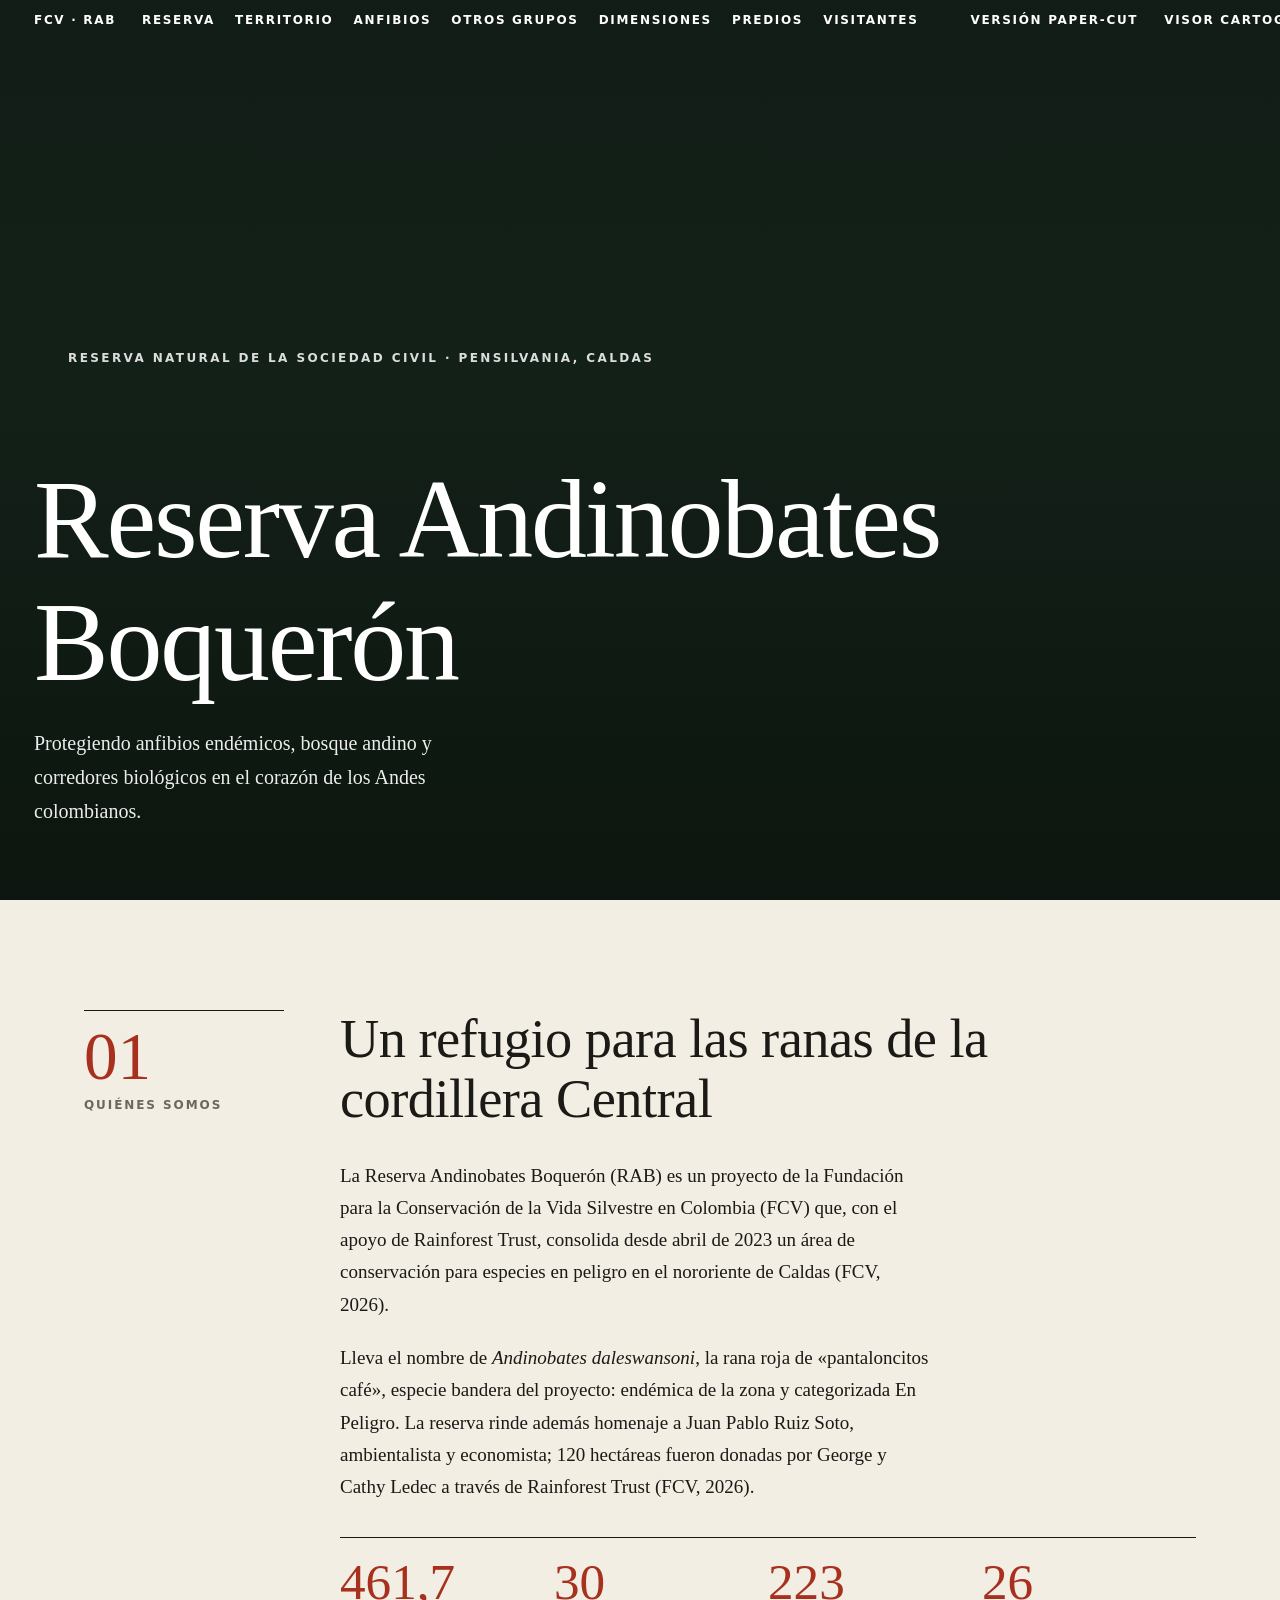
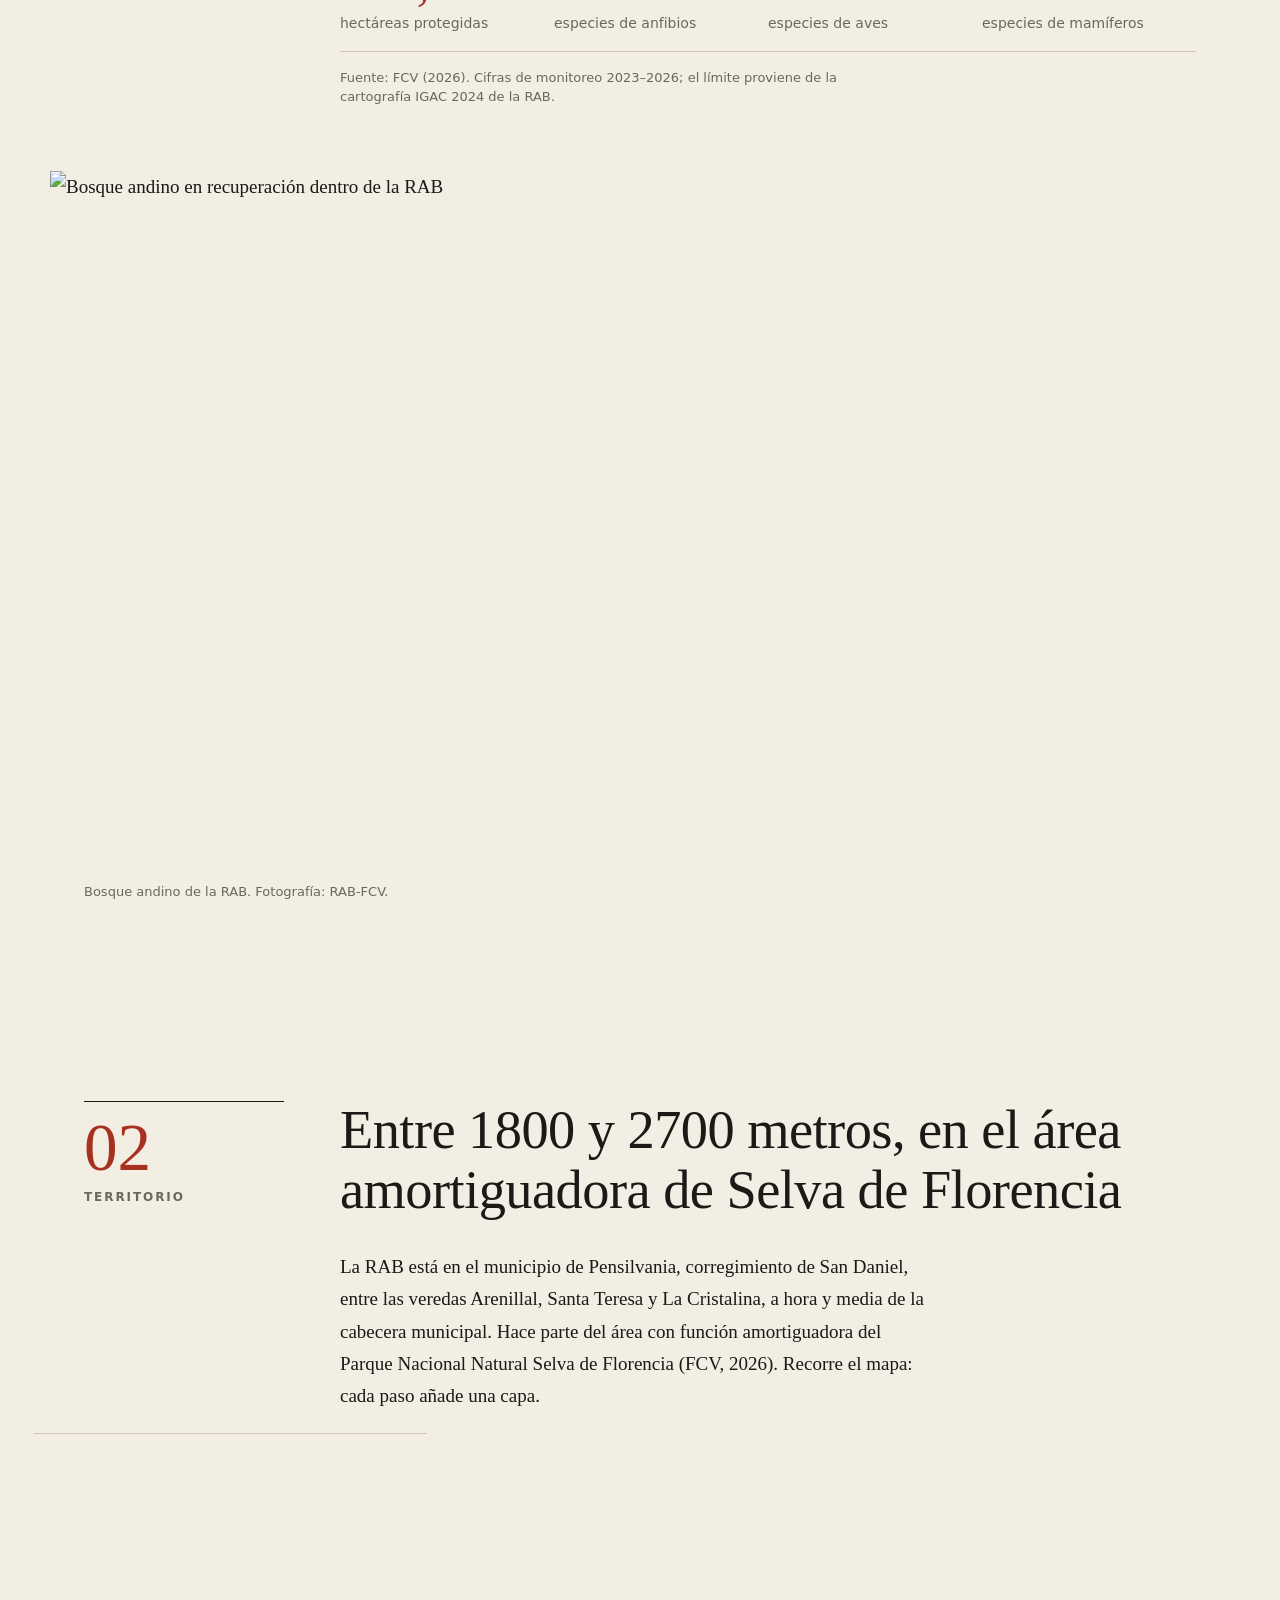
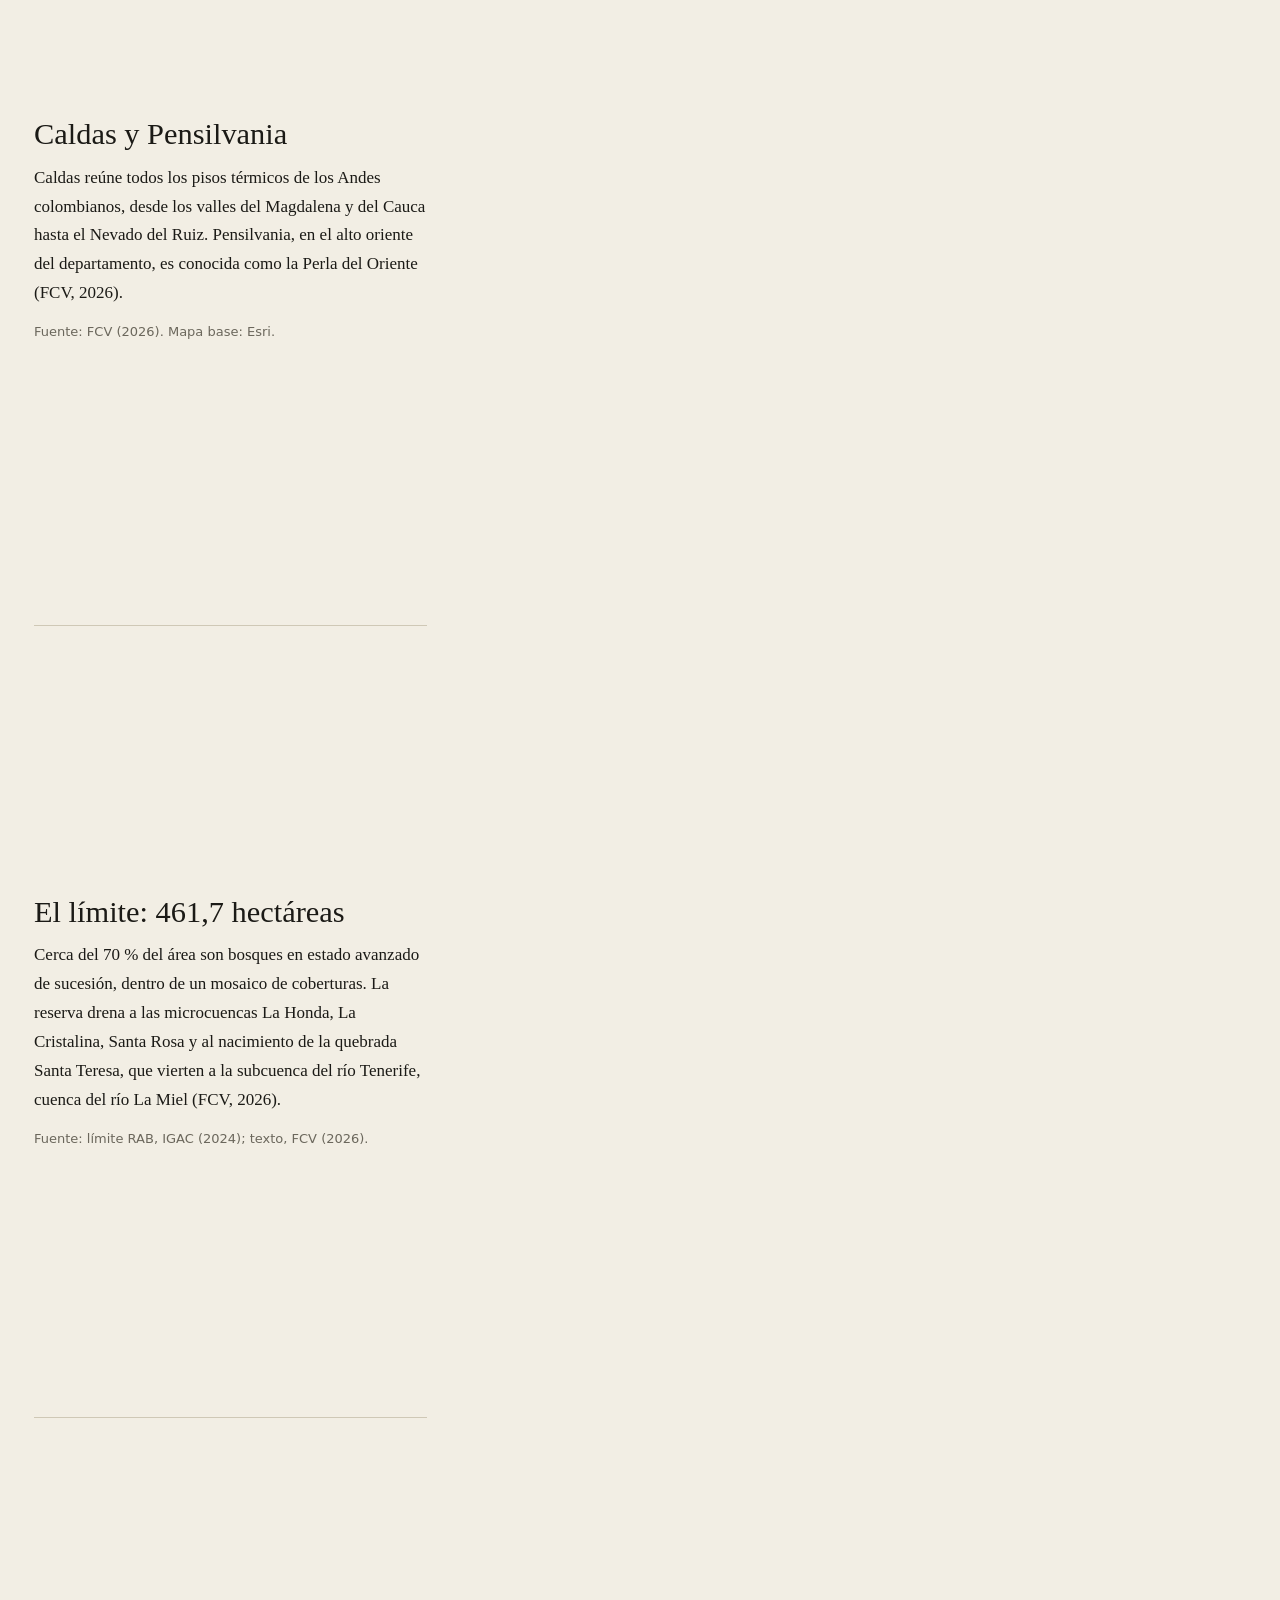
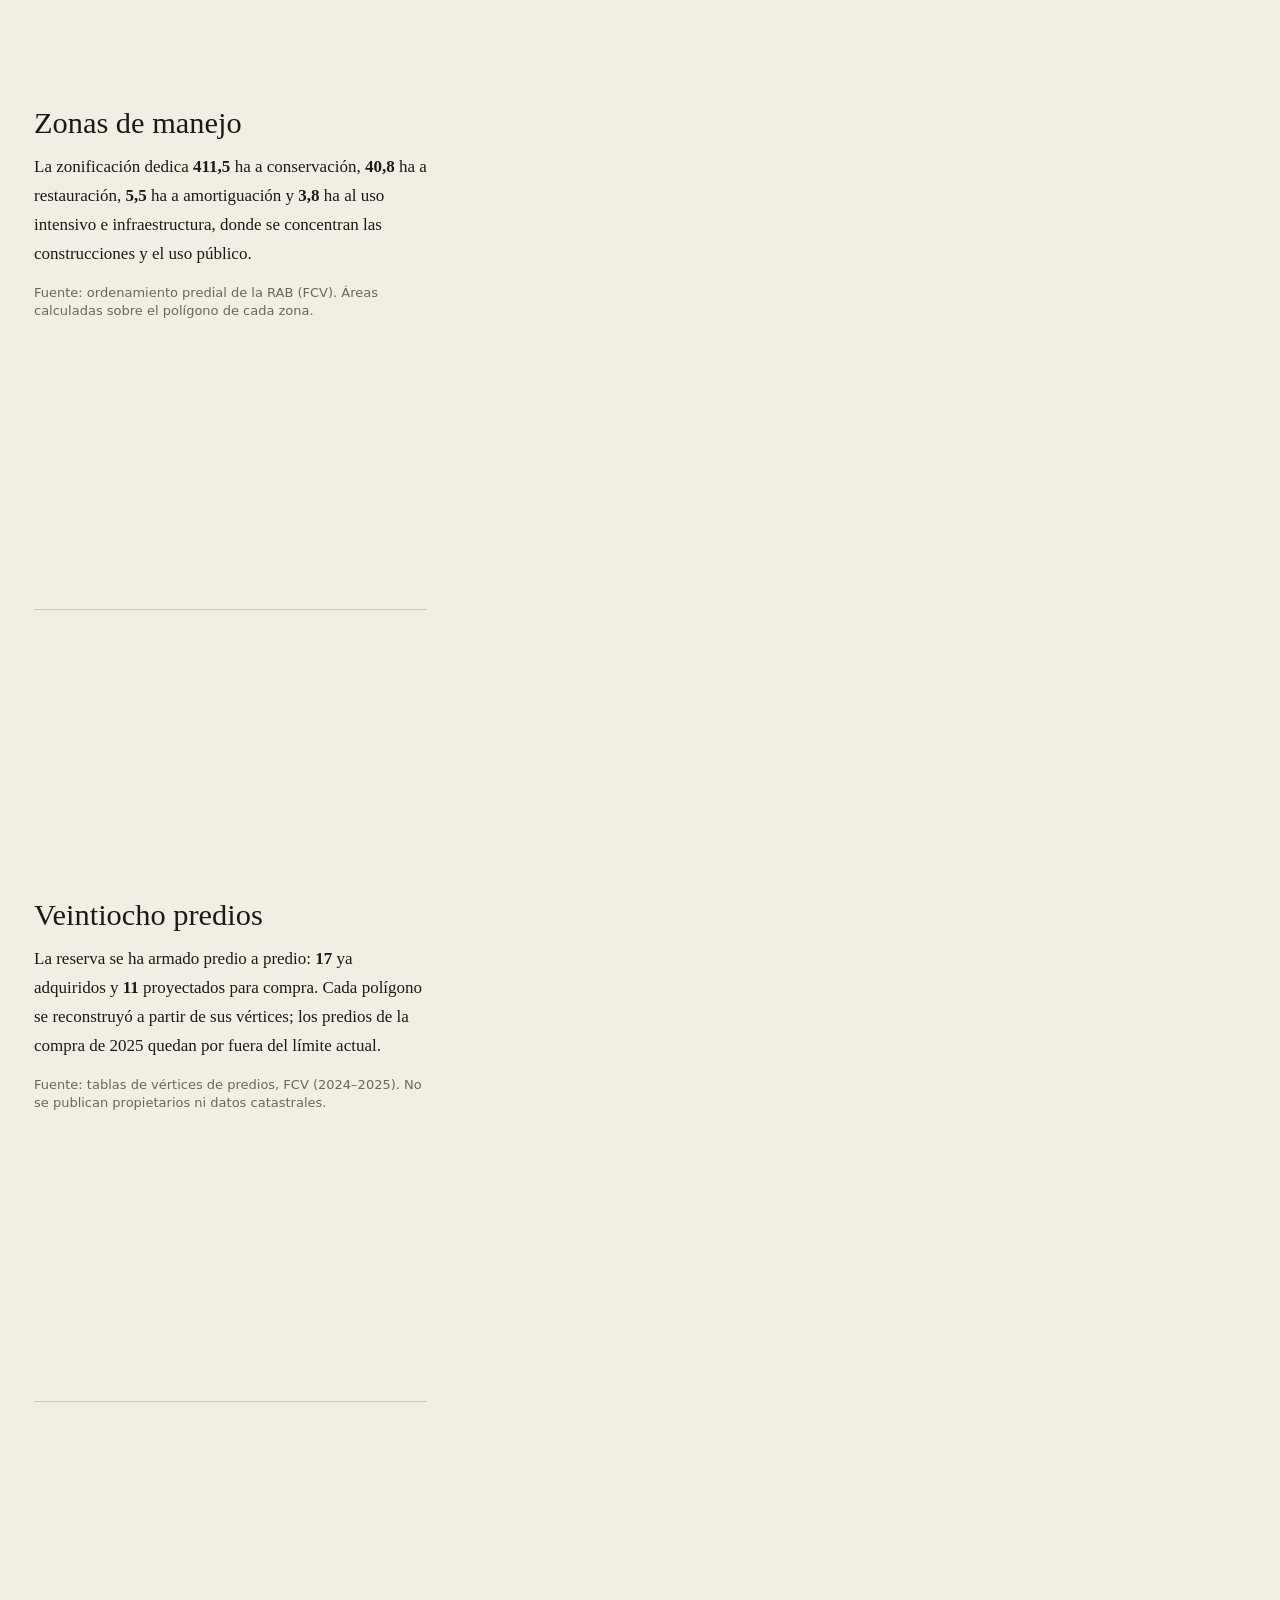
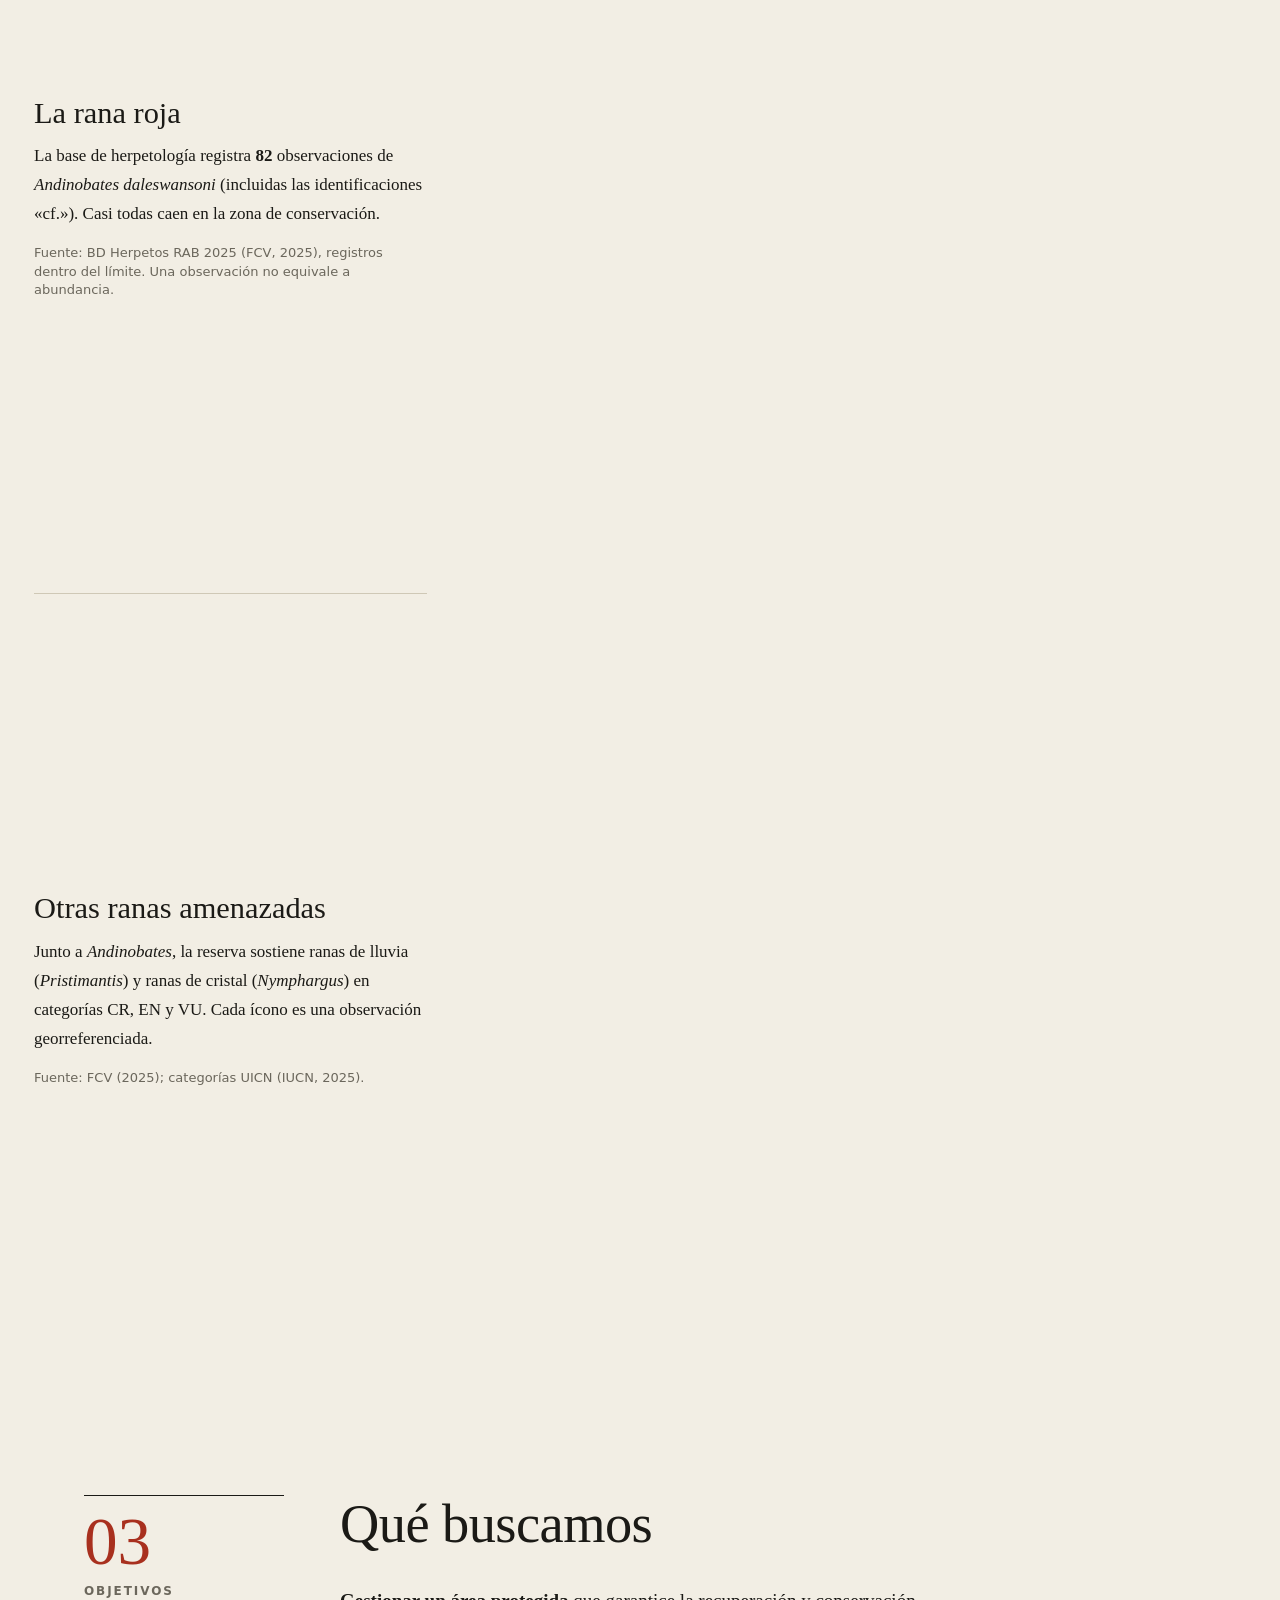
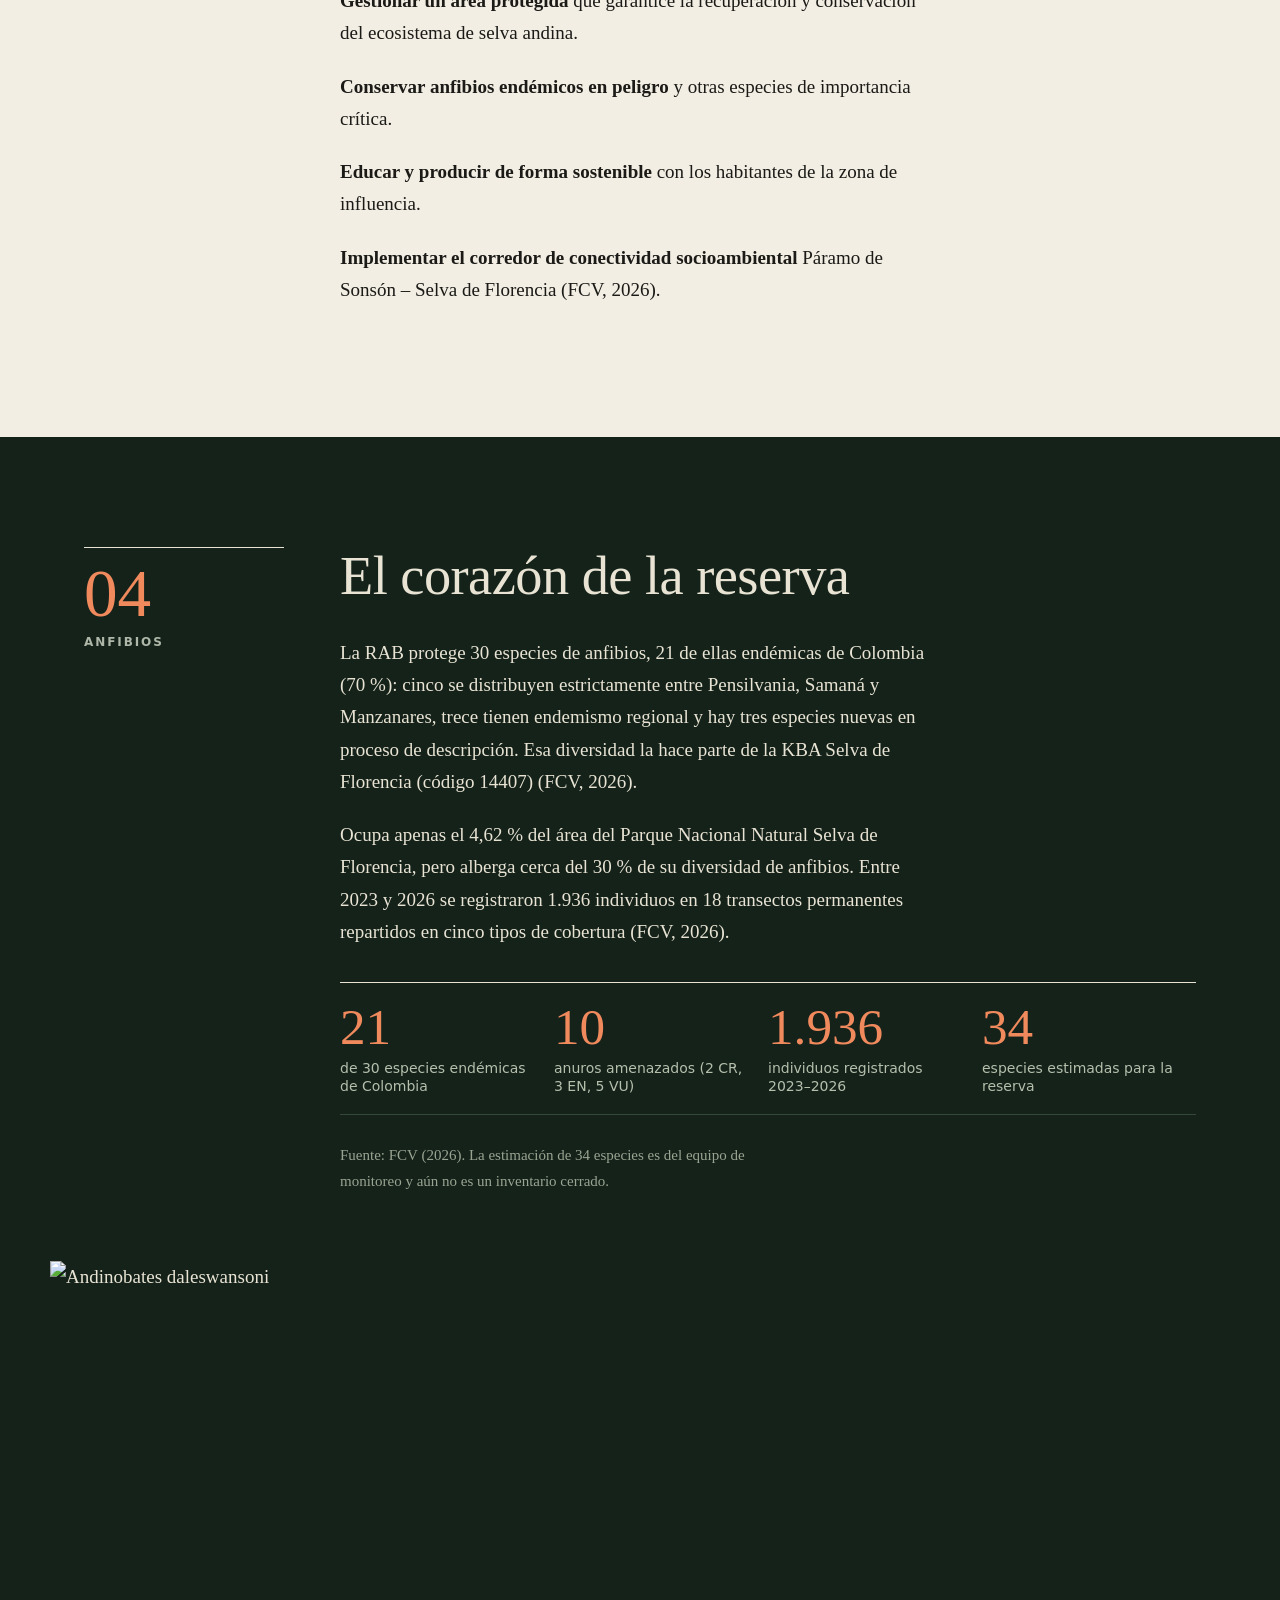
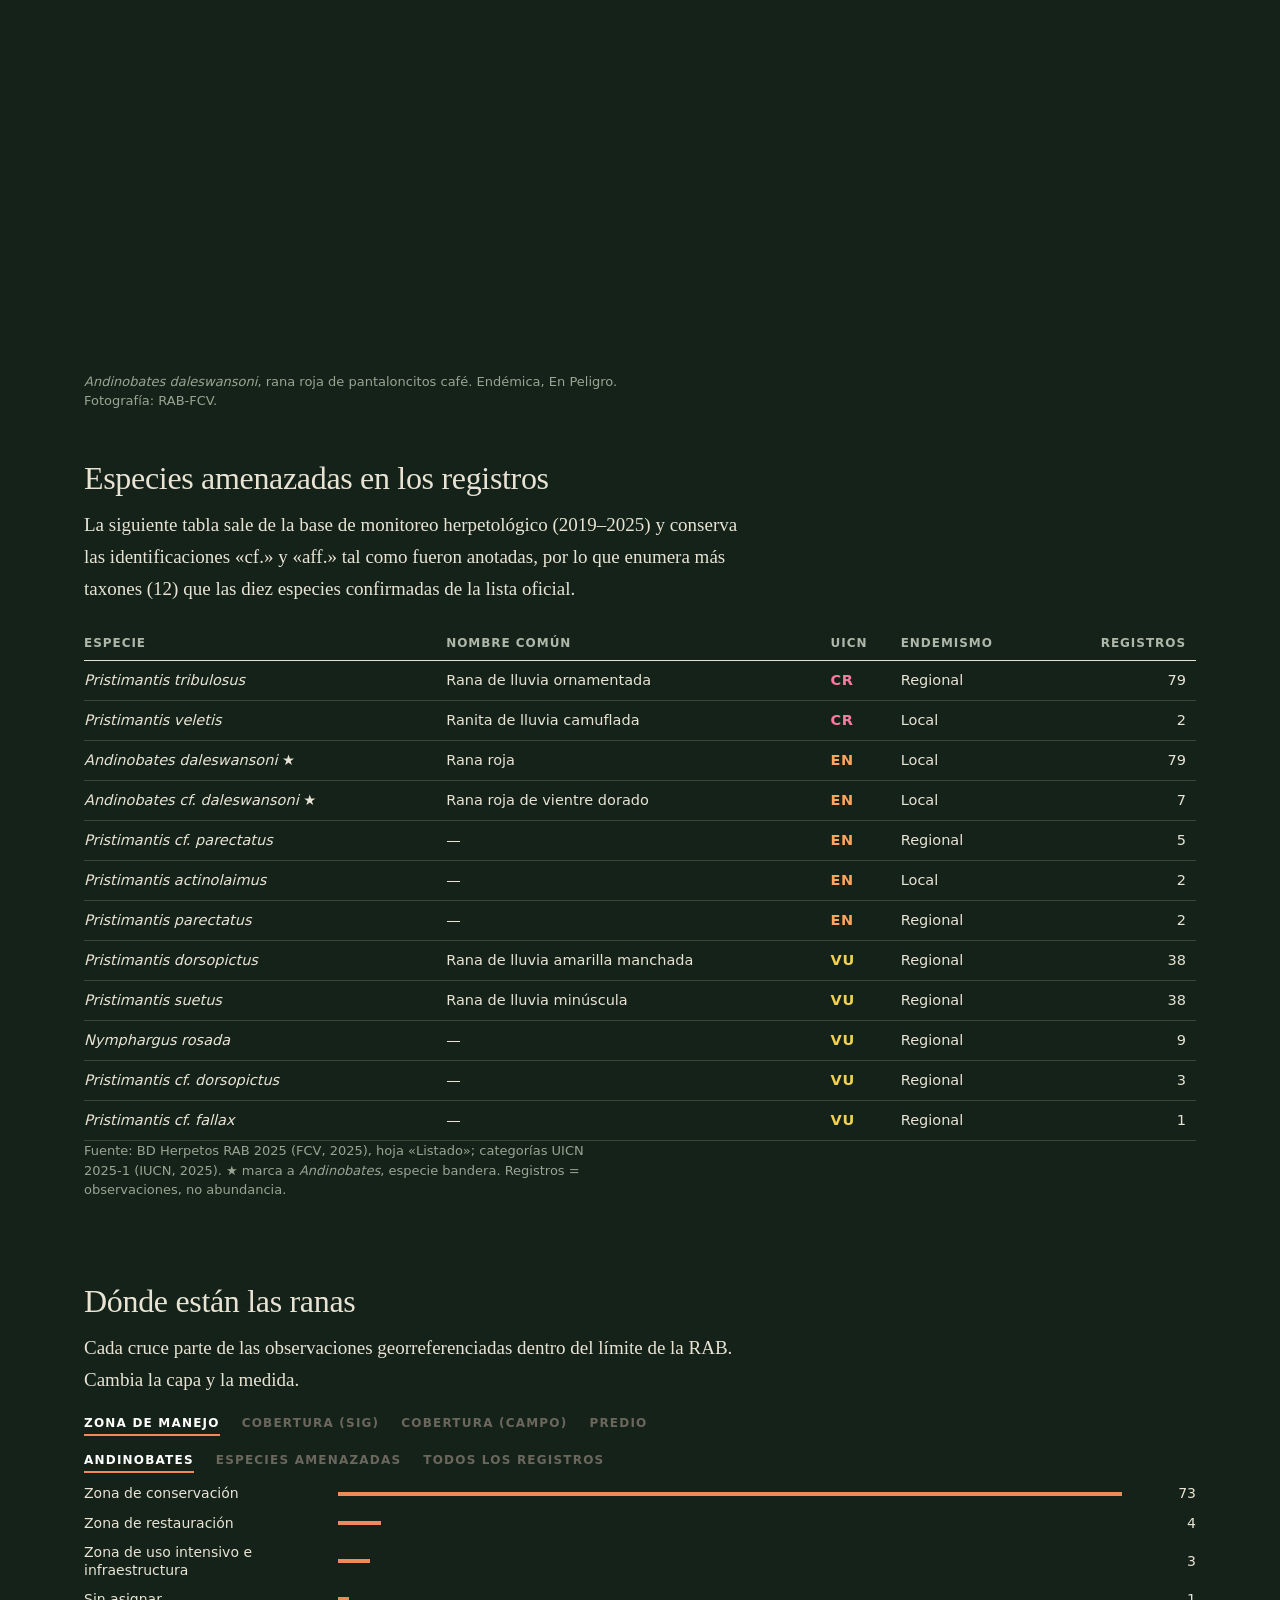
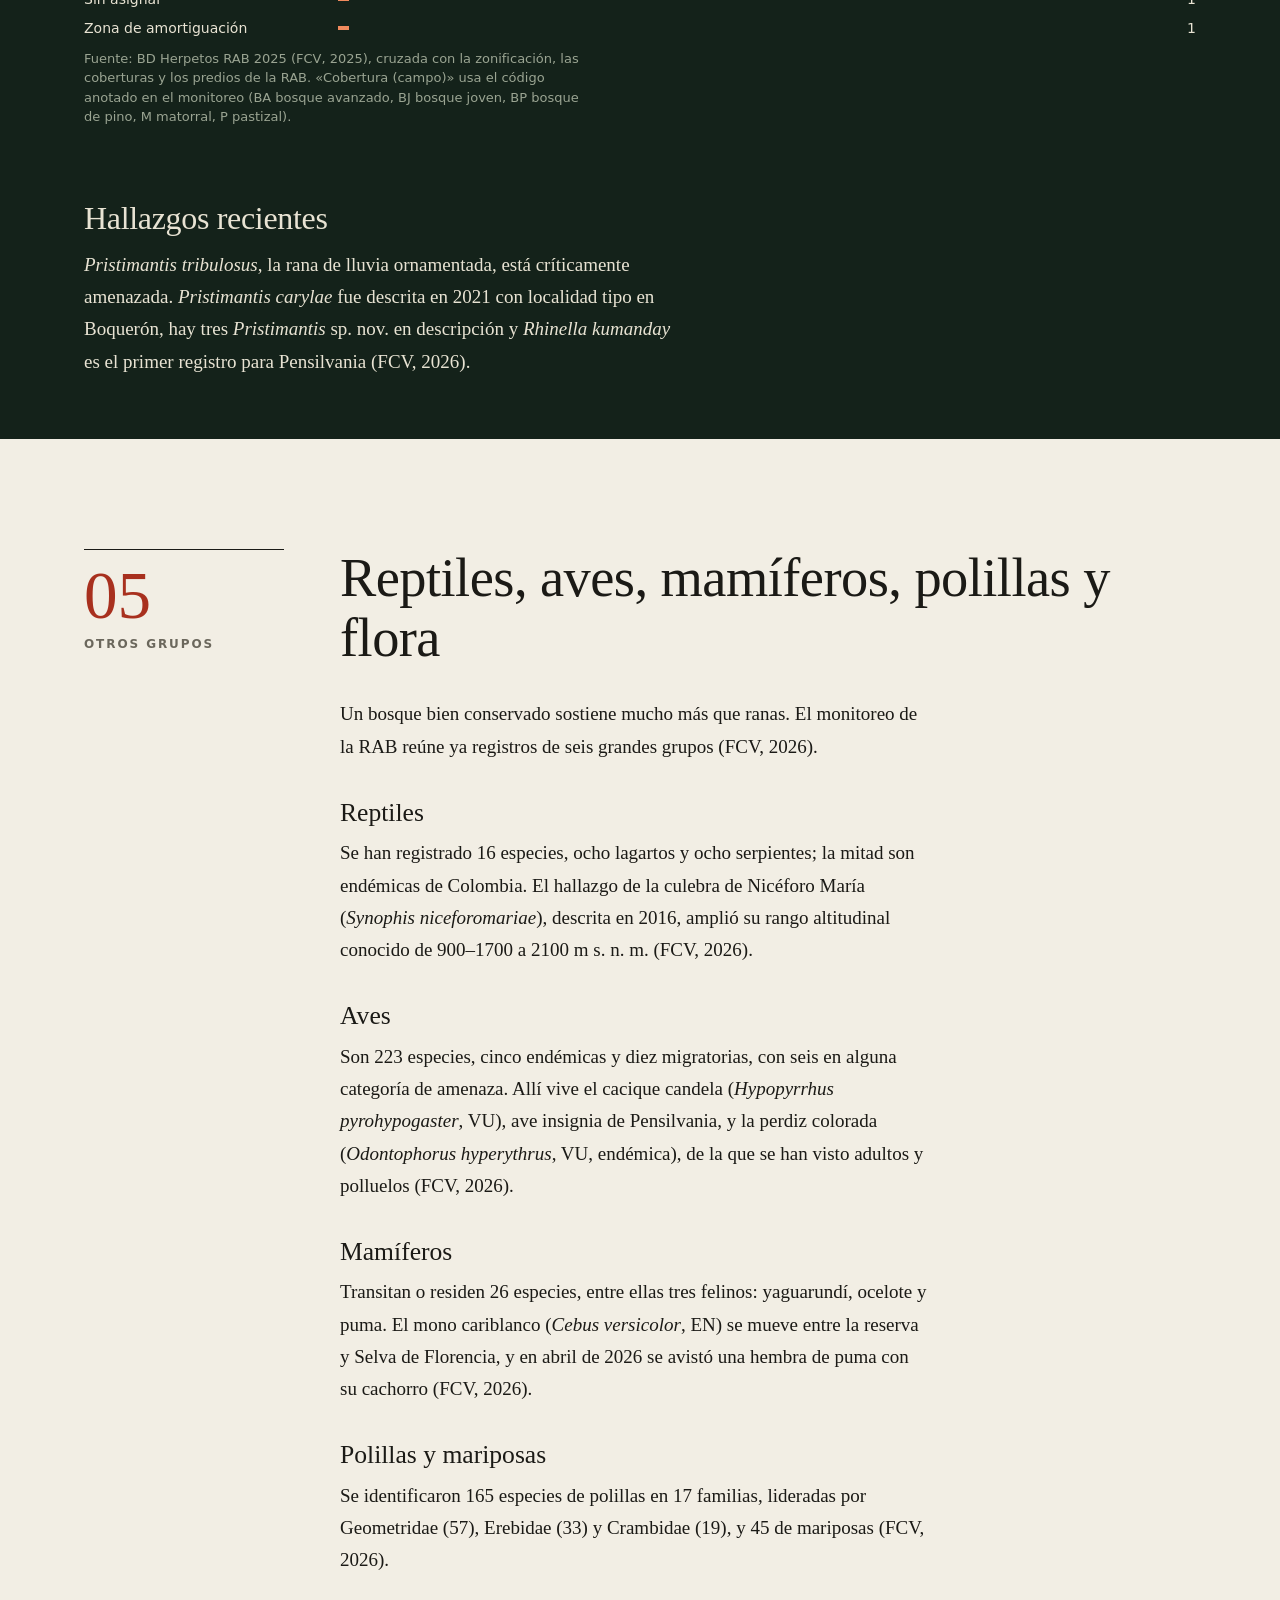
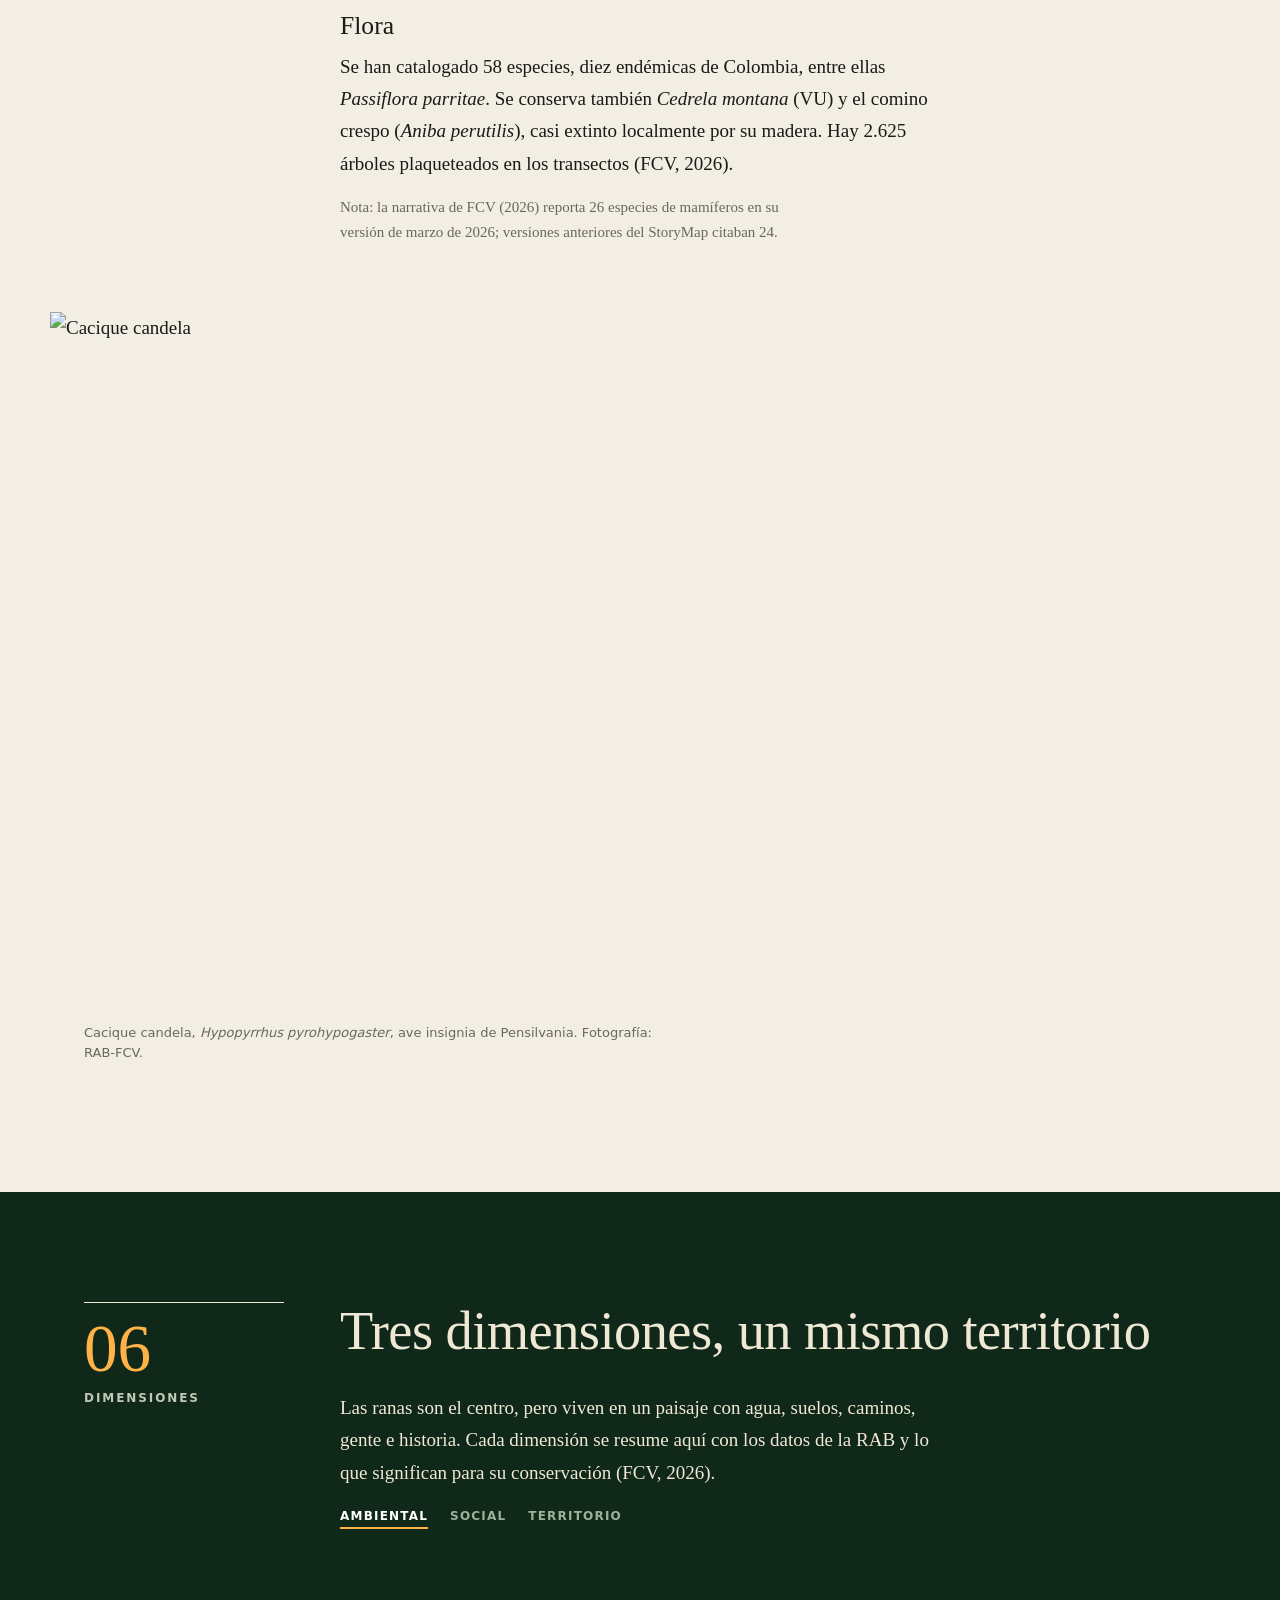
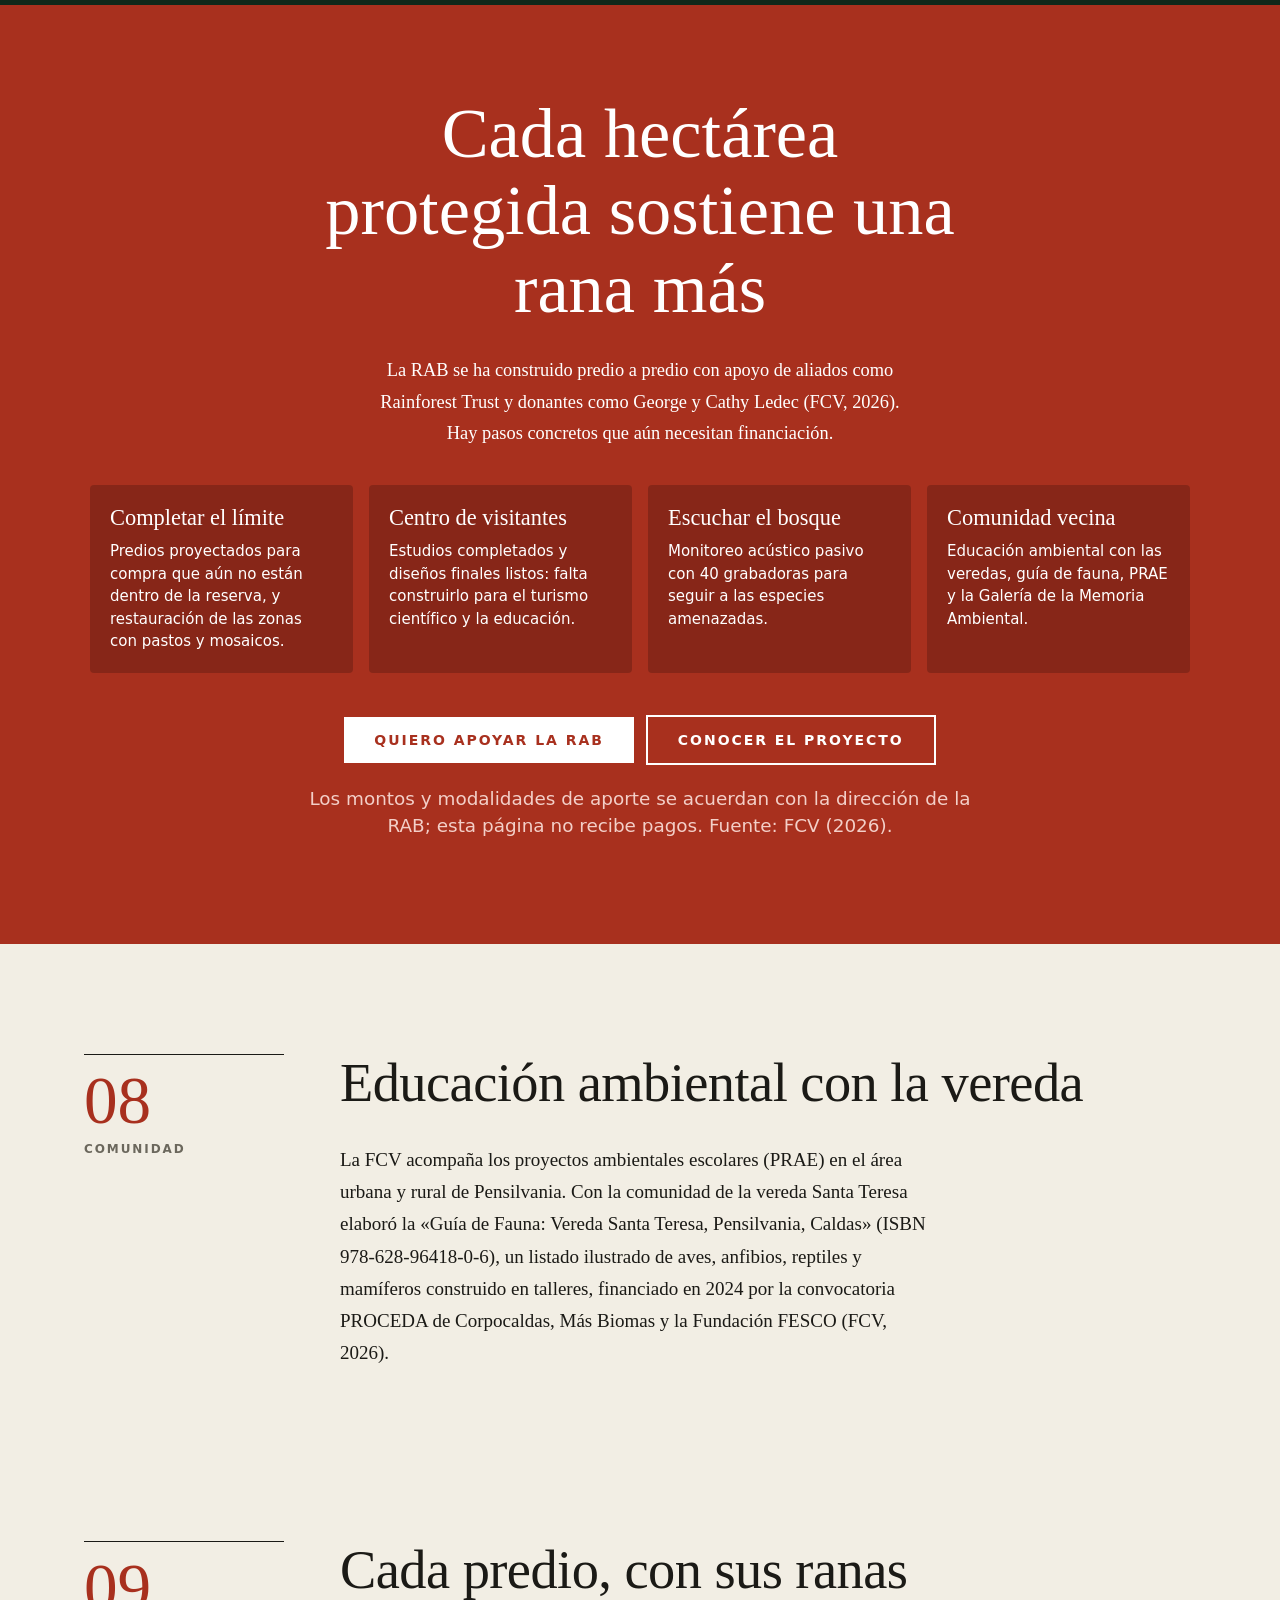
==== commit 025f0ed5: "Refactor HTML structure and update styles" ====
--- a/index.html
+++ b/index.html
@@ -14,7 +14,7 @@
 header.top{position:fixed;inset:0 0 auto 0;z-index:30;display:flex;align-items:center;gap:26px;padding:14px 34px;color:#fff;transition:background .3s,color .3s;font:600 12px/1 system-ui,sans-serif;letter-spacing:.14em;text-transform:uppercase}
 header.top.s{background:var(--paper);color:var(--ink);border-bottom:1px solid var(--rule)}
 header.top img{height:34px;display:none}header.top.s img{display:block}header.top.s .wm span{display:none}header.top .wm{display:flex;align-items:center;font-weight:700}
-header.top a{text-decoration:none}header.top a:hover{text-decoration:underline;text-underline-offset:5px}header.top .sp{flex:1}
+header.top a{text-decoration:none;white-space:nowrap}header.top a:hover{text-decoration:underline;text-underline-offset:5px}header.top .sp{flex:1}
 @media(max-width:900px){header.top nav{display:none}}
 /* portada */
 .hero{position:relative;min-height:100vh;color:#fff;display:flex;align-items:flex-end;background:#14221a url("https://fcvcol.org/wp-content/uploads/2026/02/PANORAMICADRONE1_RAB_DIC_2023-scaled.jpg") center/cover}
@@ -64,8 +64,20 @@
 footer{background:#0c140f;color:#aeb7a8;padding:60px 34px;font:14px/1.7 system-ui,sans-serif}footer .in{max-width:1180px;margin:0 auto}footer a{color:#e8e3d3}
 .ref{font:14px/1.55 system-ui,sans-serif;padding-left:2em;text-indent:-2em;margin:0 0 10px}
 .visor{display:inline-block;margin-top:8px;font:600 13px/1 system-ui,sans-serif;letter-spacing:.12em;text-transform:uppercase;text-decoration:none;border-bottom:2px solid var(--red);padding-bottom:5px}
+
+.leyenda img{width:16px;height:20px}
+.dim{background:#10281a;color:#efe8d4;margin-top:40px;padding-bottom:30px}.dim .cap>.n{border-color:#efe8d4;color:#bfc9b4}.dim .cap>.n b{color:#ffb347}
+.dim .sel button{color:#9fb09a}.dim .sel button.on{color:#fff;border-color:#ffb347}.dim .fuente,.dim p.cita{color:#9fb09a}
+.dg{display:grid;grid-template-columns:repeat(auto-fit,minmax(230px,1fr));gap:16px;margin:26px 0}
+.dg .t{background:#183a26;border-radius:4px;padding:20px 20px 16px;border-top:5px solid #ffb347}.dg .t b{display:block;font:400 2.8rem/1 Georgia,serif;color:#ffb347}.dg .t span{font:13.5px/1.4 system-ui,sans-serif;color:#cfd8c4;display:block;margin-top:6px}
+.dim .b i{background:#ffb347;height:8px;border-radius:4px}.dim .b{color:#efe8d4}
+.lec{border-left:5px solid #ffb347;padding:4px 0 4px 18px;margin:22px 0;font-size:18px;max-width:64ch}
+.cta{background:var(--red);color:#fff;padding:90px 34px;text-align:center}.cta h2{font-size:clamp(2.2rem,5.5vw,4.4rem);max-width:18ch;margin:0 auto .4em}.cta p{max-width:60ch;margin:0 auto 1em;font-size:1.15rem}
+.cta .op{display:grid;grid-template-columns:repeat(auto-fit,minmax(220px,1fr));gap:16px;max-width:1100px;margin:36px auto;text-align:left}.cta .op div{background:rgba(0,0,0,.2);padding:20px;border-radius:4px;font:15px/1.5 system-ui,sans-serif}.cta .op b{display:block;font:400 1.4rem/1.2 Georgia,serif;margin-bottom:8px}
+.cta a.bt{display:inline-block;background:#fff;color:var(--red);padding:16px 30px;font:700 14px/1 system-ui,sans-serif;letter-spacing:.14em;text-transform:uppercase;text-decoration:none;margin:6px}.cta a.bt.o{background:none;color:#fff;border:2px solid #fff}
+.cta .fuente{color:#f3cfc8;margin:14px auto;text-align:center}
 </style></head><body>
-<header class="top" id="top"><a href="#" class="wm"><img src="assets/logo-fcv.png" alt="FCV"><span>FCV · RAB</span></a><nav style="display:flex;gap:26px"><a href="#c1">Reserva</a><a href="#c2">Territorio</a><a href="#c4">Anfibios</a><a href="#c5">Otros grupos</a><a href="#c11">Predios</a><a href="#c12">Visitantes</a></nav><span class="sp"></span><a href="tablero.html">Visor cartográfico →</a></header>
+<header class="top" id="top"><a href="#" class="wm"><img src="assets/logo-fcv.png" alt="FCV"><span>FCV · RAB</span></a><nav style="display:flex;gap:20px"><a href="#c1">Reserva</a><a href="#c2">Territorio</a><a href="#c4">Anfibios</a><a href="#c5">Otros grupos</a><a href="#dim">Dimensiones</a><a href="#c11">Predios</a><a href="#c12">Visitantes</a></nav><span class="sp"></span><a href="papercut.html">Versión paper-cut</a><a href="tablero.html">Visor cartográfico →</a></header>
 
 <section class="hero"><div><div class="k">Reserva Natural de la Sociedad Civil · Pensilvania, Caldas</div><h1>Reserva Andinobates Boquerón</h1><p>Protegiendo anfibios endémicos, bosque andino y corredores biológicos en el corazón de los Andes colombianos.</p></div></section>
 
@@ -137,20 +149,32 @@
 <figure class="full"><img loading="lazy" src="https://fcvcol.org/wp-content/uploads/2026/05/cacique-candela-Hypopyrrhus-pyrohypogaster.jpg" alt="Cacique candela" style="object-position:center 30%"><figcaption>Cacique candela, <em>Hypopyrrhus pyrohypogaster</em>, ave insignia de Pensilvania. Fotografía: RAB-FCV.</figcaption></figure>
 </section>
 
-<section class="cap" id="c10"><div class="n"><b>06</b>Comunidad</div><div><h2>Educación ambiental con la vereda</h2>
+</article>
+<section class="dim" id="dim"><article><div class="cap"><div class="n"><b>06</b>Dimensiones</div><div>
+<h2>Tres dimensiones, un mismo territorio</h2>
+<p>Las ranas son el centro, pero viven en un paisaje con agua, suelos, caminos, gente e historia. Cada dimensión se resume aquí con los datos de la RAB y lo que significan para su conservación (FCV, 2026).</p>
+<div class="sel" id="dsel"><button data-d="a" class="on">Ambiental</button><button data-d="s">Social</button><button data-d="t">Territorio</button></div>
+<div id="dout"></div></div></div></article></section>
+<section class="cta" id="apoya"><h2>Cada hectárea protegida sostiene una rana más</h2>
+<p>La RAB se ha construido predio a predio con apoyo de aliados como Rainforest Trust y donantes como George y Cathy Ledec (FCV, 2026). Hay pasos concretos que aún necesitan financiación.</p>
+<div class="op"><div><b>Completar el límite</b>Predios proyectados para compra que aún no están dentro de la reserva, y restauración de las zonas con pastos y mosaicos.</div><div><b>Centro de visitantes</b>Estudios completados y diseños finales listos: falta construirlo para el turismo científico y la educación.</div><div><b>Escuchar el bosque</b>Monitoreo acústico pasivo con 40 grabadoras para seguir a las especies amenazadas.</div><div><b>Comunidad vecina</b>Educación ambiental con las veredas, guía de fauna, PRAE y la Galería de la Memoria Ambiental.</div></div>
+<a class="bt" href="mailto:adrianaherrera@fcvorg.com?subject=Quiero%20apoyar%20la%20Reserva%20Andinobates%20Boquer%C3%B3n">Quiero apoyar la RAB</a><a class="bt o" href="https://fcvcol.org/proyectos-y-procesos/reserva-andinobates-boqueron/">Conocer el proyecto</a>
+<p class="fuente">Los montos y modalidades de aporte se acuerdan con la dirección de la RAB; esta página no recibe pagos. Fuente: FCV (2026).</p></section>
+<article>
+<section class="cap" id="c10"><div class="n"><b>08</b>Comunidad</div><div><h2>Educación ambiental con la vereda</h2>
 <p>La FCV acompaña los proyectos ambientales escolares (PRAE) en el área urbana y rural de Pensilvania. Con la comunidad de la vereda Santa Teresa elaboró la «Guía de Fauna: Vereda Santa Teresa, Pensilvania, Caldas» (ISBN 978-628-96418-0-6), un listado ilustrado de aves, anfibios, reptiles y mamíferos construido en talleres, financiado en 2024 por la convocatoria PROCEDA de Corpocaldas, Más Biomas y la Fundación FESCO (FCV, 2026).</p></div></section>
 
-<section class="cap" id="c11"><div class="n"><b>07</b>Predios</div><div><h2>Cada predio, con sus ranas</h2>
+<section class="cap" id="c11"><div class="n"><b>09</b>Predios</div><div><h2>Cada predio, con sus ranas</h2>
 <p>Los predios se muestran como polígonos individuales, con la proporción de cada uno que cae dentro del límite de la RAB y las observaciones de especies que contiene. Las filas con 0 % corresponden a la compra de 2025, aún fuera del límite. «El Laurel – El Silencio» es un englobe que contiene a los dos predios que lleva por nombre, por lo que sus áreas no son sumables.</p>
 <table id="tPred"></table><p class="fuente">Fuente: tablas de vértices de predios, FCV (2024–2025); áreas en MAGNA-SIRGAS Origen Nacional (EPSG:9377); registros de BD Herpetos RAB 2025 (FCV, 2025). Sin propietarios, matrículas ni datos catastrales.</p>
 <a class="visor" href="tablero.html">Ver los predios en el visor cartográfico →</a></div></section>
 
-<section class="cap" id="c12"><div class="n"><b>08</b>Visitantes</div><div><h2>Centro de visitantes y equipamientos</h2>
+<section class="cap" id="c12"><div class="n"><b>10</b>Visitantes</div><div><h2>Centro de visitantes y equipamientos</h2>
 <p>El centro de visitantes ya cuenta con estudios completados y diseños finales. Junto a él avanzan el turismo científico, la Galería de la Memoria Ambiental, el proyecto Rascaderas, un diagnóstico de la vereda Santa Teresa y un monitoreo acústico pasivo con 40 grabadoras (FCV, 2026).</p>
 <p>La cartografía actual registra <b id="eqha"></b> hectáreas de zona de uso intensivo e infraestructura. La ubicación proyectada del nuevo centro aún no está incorporada a las capas: se integrará al visor cuando se entregue su georreferenciación.</p>
 <p class="fuente">Fuente: FCV (2026); zonificación de la RAB (FCV).</p></div></section>
 
-<section class="cap" id="c13"><div class="n"><b>09</b>Contacto</div><div><h2>Habla con el equipo</h2>
+<section class="cap" id="c13"><div class="n"><b>11</b>Contacto</div><div><h2>Habla con el equipo</h2>
 <p><b>Adriana Herrera-Montes, PhD</b>, directora de la RAB.<br>Calle 4 n.º 6-75, apto. 3, Pensilvania, Caldas.<br><a href="mailto:adrianaherrera@fcvorg.com">adrianaherrera@fcvorg.com</a></p>
 <p>Aliados: Rainforest Trust, Parques Nacionales Naturales de Colombia, Gobernación de Caldas, Alcaldía de Pensilvania, Grupo de Observadores de Aves de Pensilvania y Reserva Naranja, Café y Pimienta. Datos abiertos: SiB Colombia, eBird, iNaturalist. #PensilvaniaTerritorioAnfibio</p></div></section>
 
@@ -205,4 +229,28 @@
 ['sa','sm'].forEach(l=>{m.on('click',l,e=>{const p=e.features[0].properties;new maplibregl.Popup().setLngLat(e.lngLat).setHTML(`<b><i>${p.e}</i></b><br>${p.c&&p.c!=='null'?p.c+'<br>':''}UICN: ${p.u} · ${p.n} registro(s)<br>Predio: ${p.p&&p.p!=='null'?p.p:'—'}`).addTo(m)});m.on('mouseenter',l,()=>m.getCanvas().style.cursor='pointer');m.on('mouseleave',l,()=>m.getCanvas().style.cursor='')});
 listo=true;ir(actual)});
 document.querySelectorAll('.st').forEach(s=>new IntersectionObserver(es=>es.forEach(e=>{if(e.isIntersecting)ir(+s.dataset.s)}),{rootMargin:'-45% 0px -45% 0px'}).observe(s));
+</script><script src="ana-datos.js"></script><script>
+(function(){const R=RABANA._RAB,P=D.predios.features.map(f=>f.properties);const bar=(a,t,u)=>a.map(x=>`<div class="b"><span>${x[0]}</span><i style="width:${Math.max(100*x[1]/t,1.5)}%"></i><em>${F(x[1])}${u||' ha'}</em></div>`).join('');
+const sum=a=>a.reduce((s,x)=>s+x[1],0),tile=a=>'<div class="dg">'+a.map(x=>`<div class="t"><b>${x[0]}</b><span>${x[1]}</span></div>`).join('')+'</div>';
+const nat=R.cobertura.filter(x=>/Bosque denso|secundaria|Arbustal/.test(x[0])).reduce((s,x)=>s+x[1],0),tc=sum(R.cobertura),B=R.bio;
+const ad=P.filter(p=>p.estado==='Adquirido').length,pr=P.length-ad;
+const V={
+a:()=>tile([['bmh-MB','Bosque muy húmedo montano bajo, 2000–2500 m, 12–18 °C'],[F(R.cobertura.length)+' clases','de cobertura de la tierra en el SIG'],[R.microcuenca.length,'microcuencas que nacen o cruzan la reserva'],[R.deslizamientos,'deslizamientos georreferenciados']])+
+`<p class="lec">Cobertura. Según la capa regional, ${F(nat)} ha (${Math.round(100*nat/tc)} %) son cobertura natural densa o en transición; ${F(R.cobertura.find(x=>/fragmentado/.test(x[0]))[1])} ha son bosque fragmentado con pastos y cultivos. Es una cartografía más gruesa que la de campo, donde FCV estima cerca de 70 % de bosque avanzado (FCV, 2026).</p>`+bar(R.cobertura,tc)+
+`<p class="fuente">Fuente: capa de cobertura de la cuenca del río Tenerife (Corpocaldas) recortada a la RAB; cálculo propio en EPSG:9377.</p>
+<p class="lec">Agua. La reserva reparte ${F(R.ha)} ha entre cuatro microcuencas; la quebrada Santa Rosa aporta la mayor parte. Todas drenan al río Tenerife y a la cuenca del río La Miel (FCV, 2026).</p>`+bar(R.microcuenca,sum(R.microcuenca))+
+`<p class="fuente">Fuente: microcuencas FCV; ${F(R.hidro_km)} km de red hídrica dentro del límite.</p>
+<p class="lec">Biodiversidad. Los registros georreferenciados del monitoreo suman ${B.aves.reg+B.herpetos.reg+B.mamiferos.reg+B.mariposas.reg} observaciones: ${B.aves.esp} especies de aves, ${B.herpetos.esp} de anfibios y reptiles, ${B.mamiferos.esp} de mamíferos y ${B.mariposas.esp} de mariposas y polillas (FCV, 2025; las cifras oficiales de FCV, 2026, incluyen más especies porque agregan otras fuentes).</p>
+<p class="lec">Presiones. Hay ${R.deslizamientos} deslizamientos, ${R.ingresos} puntos de ingreso no autorizado, ${R.minas} de minería y ${R.extraccion} de extracción. Son las zonas que piden vigilancia y restauración primero.</p><p class="fuente">Fuente: capas de riesgos del visor FCV.</p>`,
+s:()=>tile([['3','veredas vecinas: Arenillal, Santa Teresa y La Cristalina'],['2.625','árboles plaqueteados en los transectos'],['40','grabadoras en el monitoreo acústico pasivo'],['ISBN','Guía de Fauna de la vereda Santa Teresa, 2024']])+
+`<p class="lec">La conservación aquí no se hace sin la gente. FCV acompaña los PRAE en Pensilvania y elaboró con la vereda Santa Teresa una guía ilustrada de fauna, financiada por la convocatoria PROCEDA de Corpocaldas (FCV, 2026).</p>
+<p class="lec">Proyectos en marcha: turismo científico, Galería de la Memoria Ambiental, proyecto Rascaderas y diagnóstico de la vereda Santa Teresa. Los aliados incluyen a Rainforest Trust, Parques Nacionales Naturales, Gobernación de Caldas, Alcaldía de Pensilvania y el Grupo de Observadores de Aves de Pensilvania (FCV, 2026).</p>
+<p class="fuente">Fuente: FCV (2026). Los indicadores de participación (talleres, asistentes, empleos locales) no están en las fuentes revisadas; se incorporarán cuando el equipo los entregue.</p>`,
+t:()=>tile([[F(R.ha)+' ha','límite de la reserva'],[P.length,'predios individuales ('+ad+' adquiridos, '+pr+' proyectados)'],[R.vias_km+' km','de vías y caminos dentro del límite'],[F(R.zona.find(x=>/intensivo/.test(x[0]))[1])+' ha','de uso intensivo e infraestructura']])+
+`<p class="lec">Zonificación. El manejo asigna casi toda la reserva a conservación, y reserva zonas pequeñas para restaurar, amortiguar y construir (FCV, 2026).</p>`+bar(R.zona,sum(R.zona))+
+`<p class="fuente">Fuente: ordenamiento predial de la RAB (FCV); cálculo propio.</p>
+<p class="lec">Vocación del suelo. ${R.uso.map(x=>x[0]+' ('+F(x[1])+' ha)').join(' y ')}; es decir, la base legal-técnica de un territorio con vocación de conservación.</p>`+bar(R.uso,sum(R.uso))+
+`<p class="fuente">Fuente: capa de uso del suelo de la RAB del visor FCV. Sin propietarios ni datos catastrales.</p>
+<p class="lec">Para ver cualquier análisis predio por predio use el <a href="tablero.html" style="color:#ffb347">visor cartográfico</a>.</p>`};
+const o=document.getElementById('dout'),sel=document.getElementById('dsel');const pon=k=>{o.innerHTML=V[k]();sel.querySelectorAll('button').forEach(b=>b.classList.toggle('on',b.dataset.d===k))};sel.onclick=e=>{if(e.target.dataset.d)pon(e.target.dataset.d)};pon('a')})();
 </script></body></html>
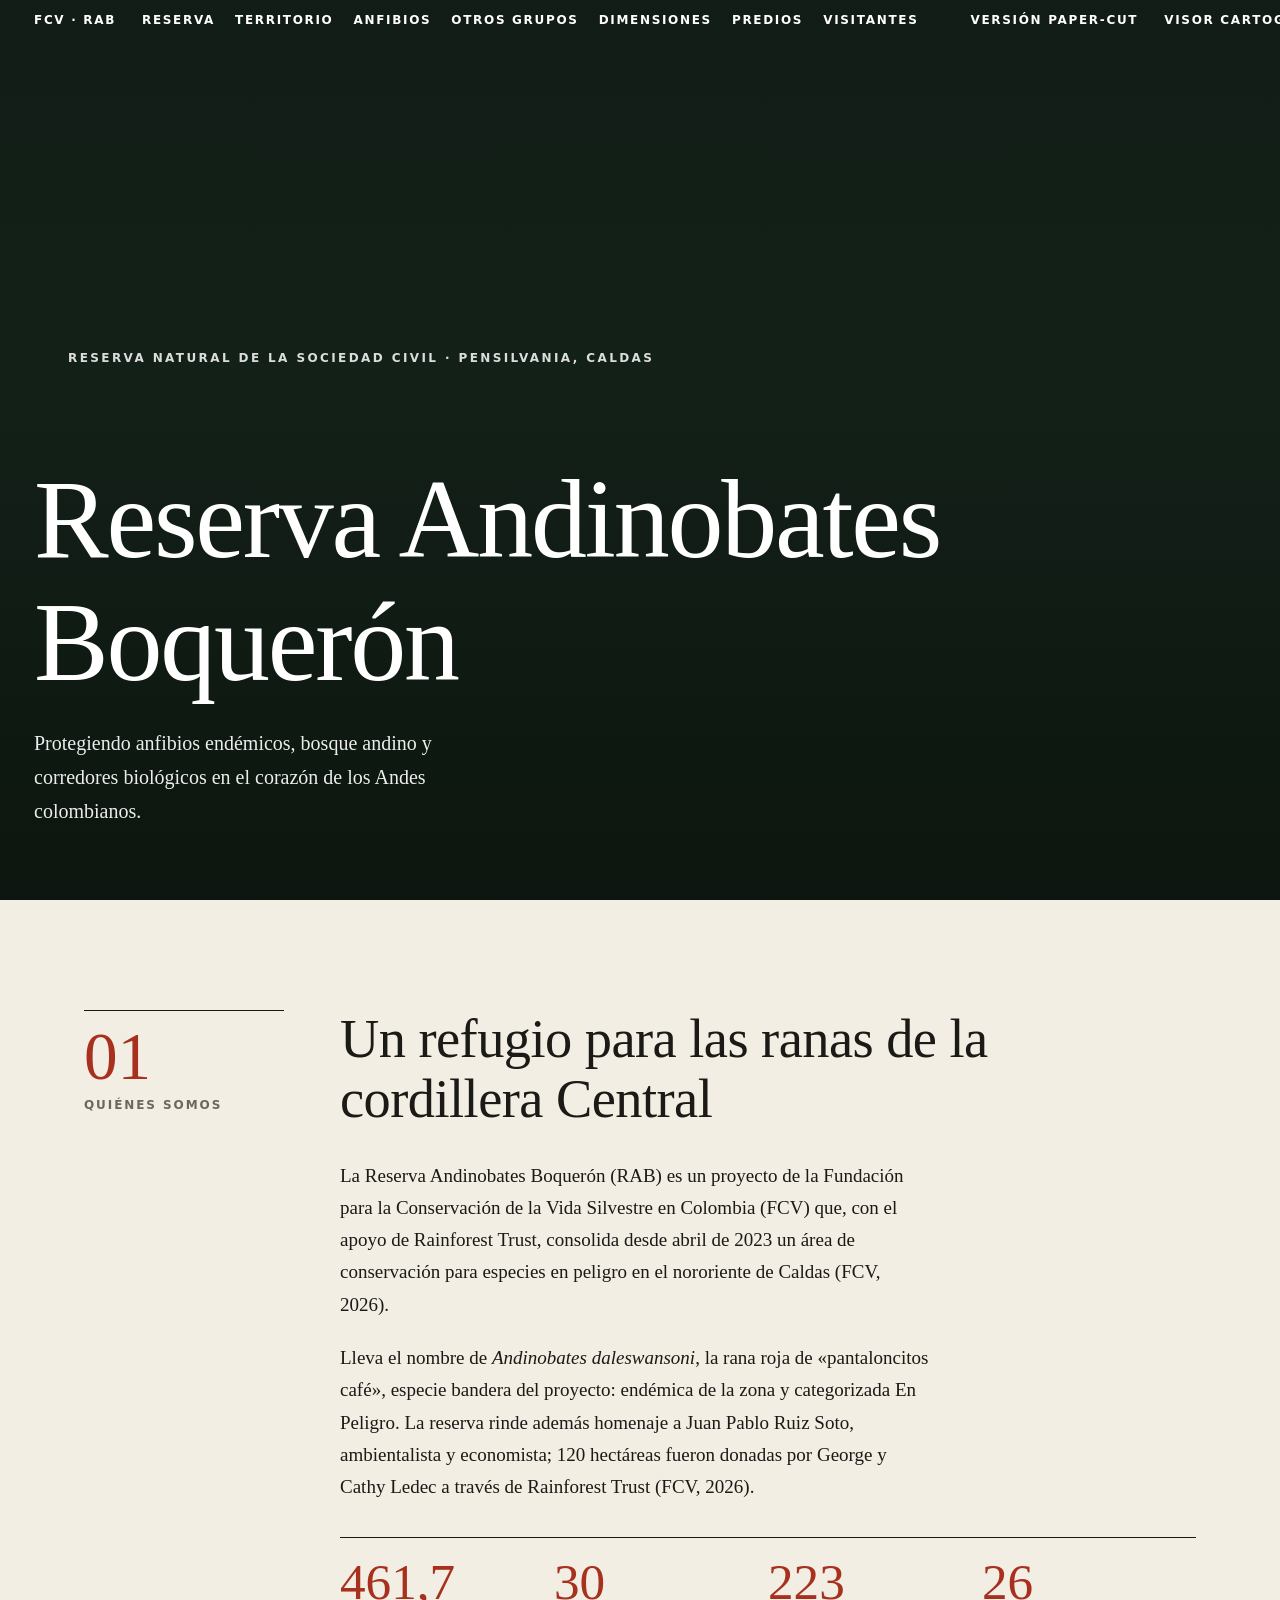
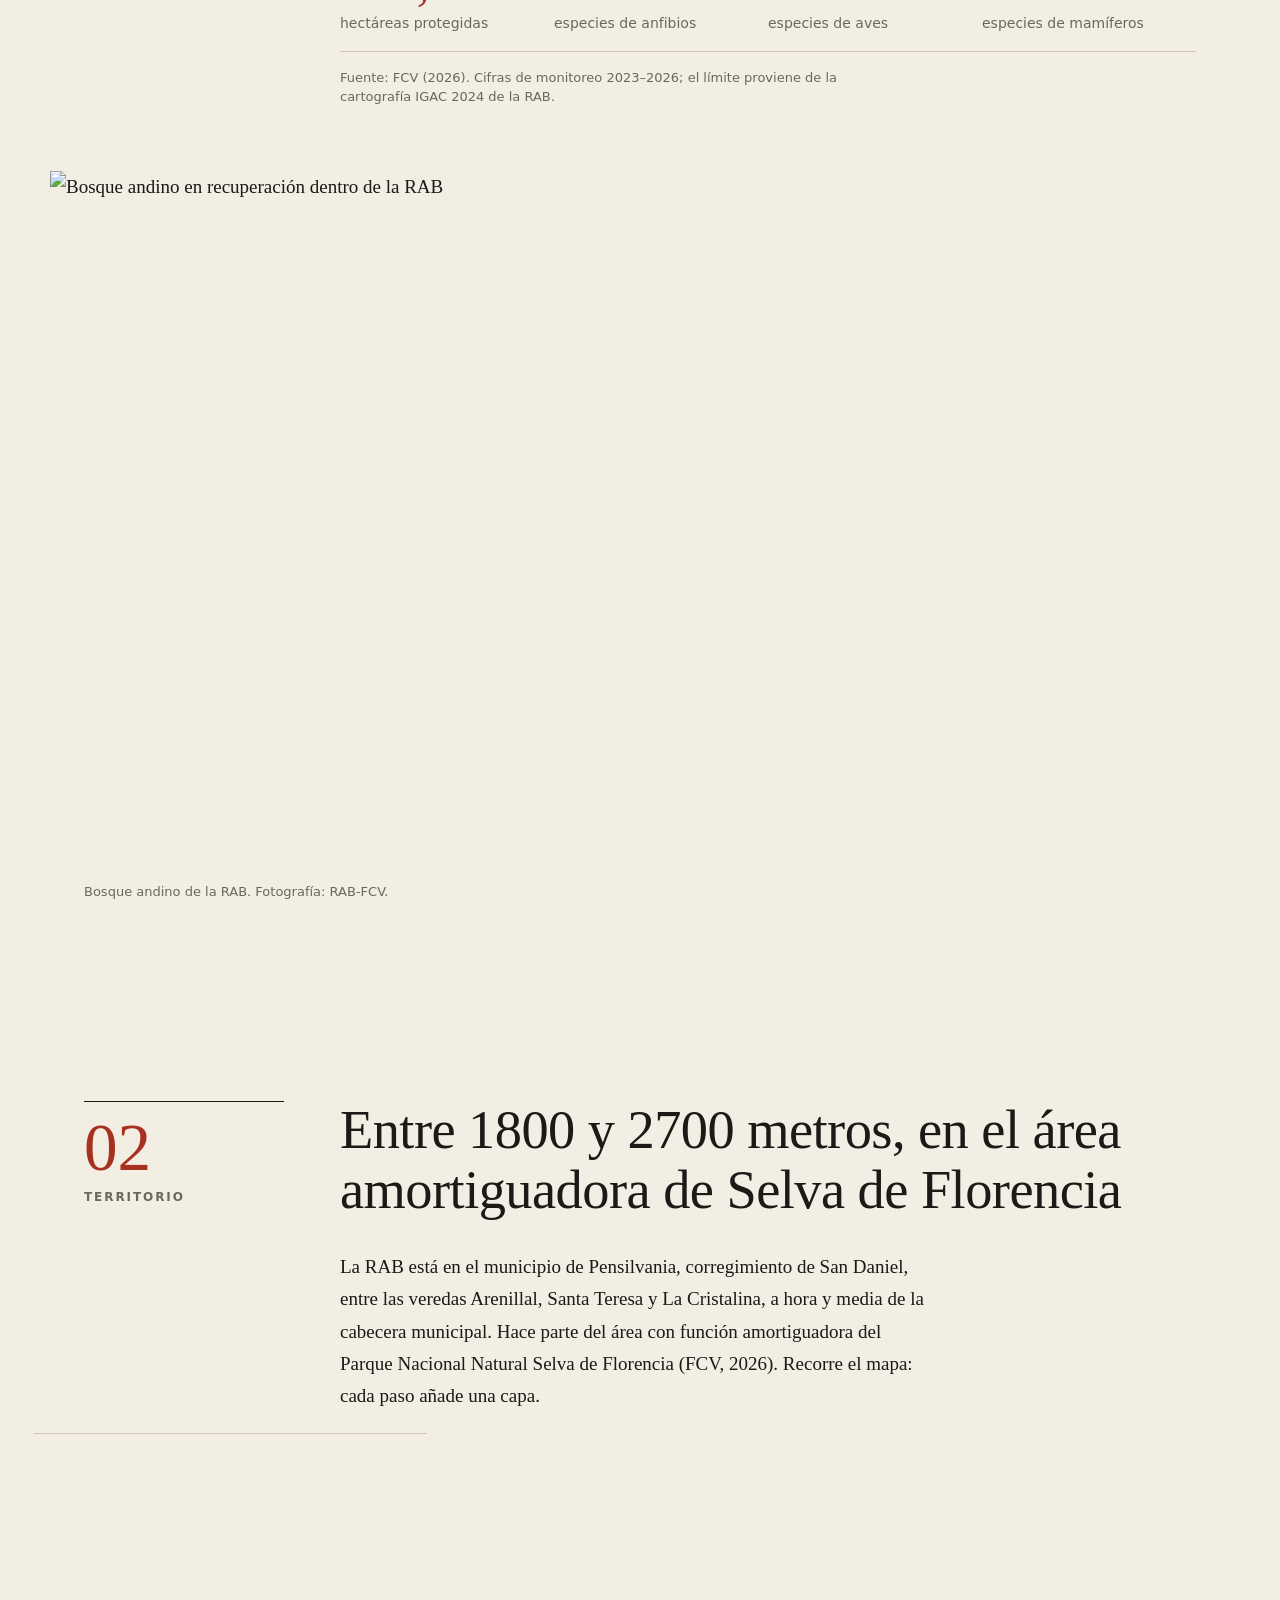
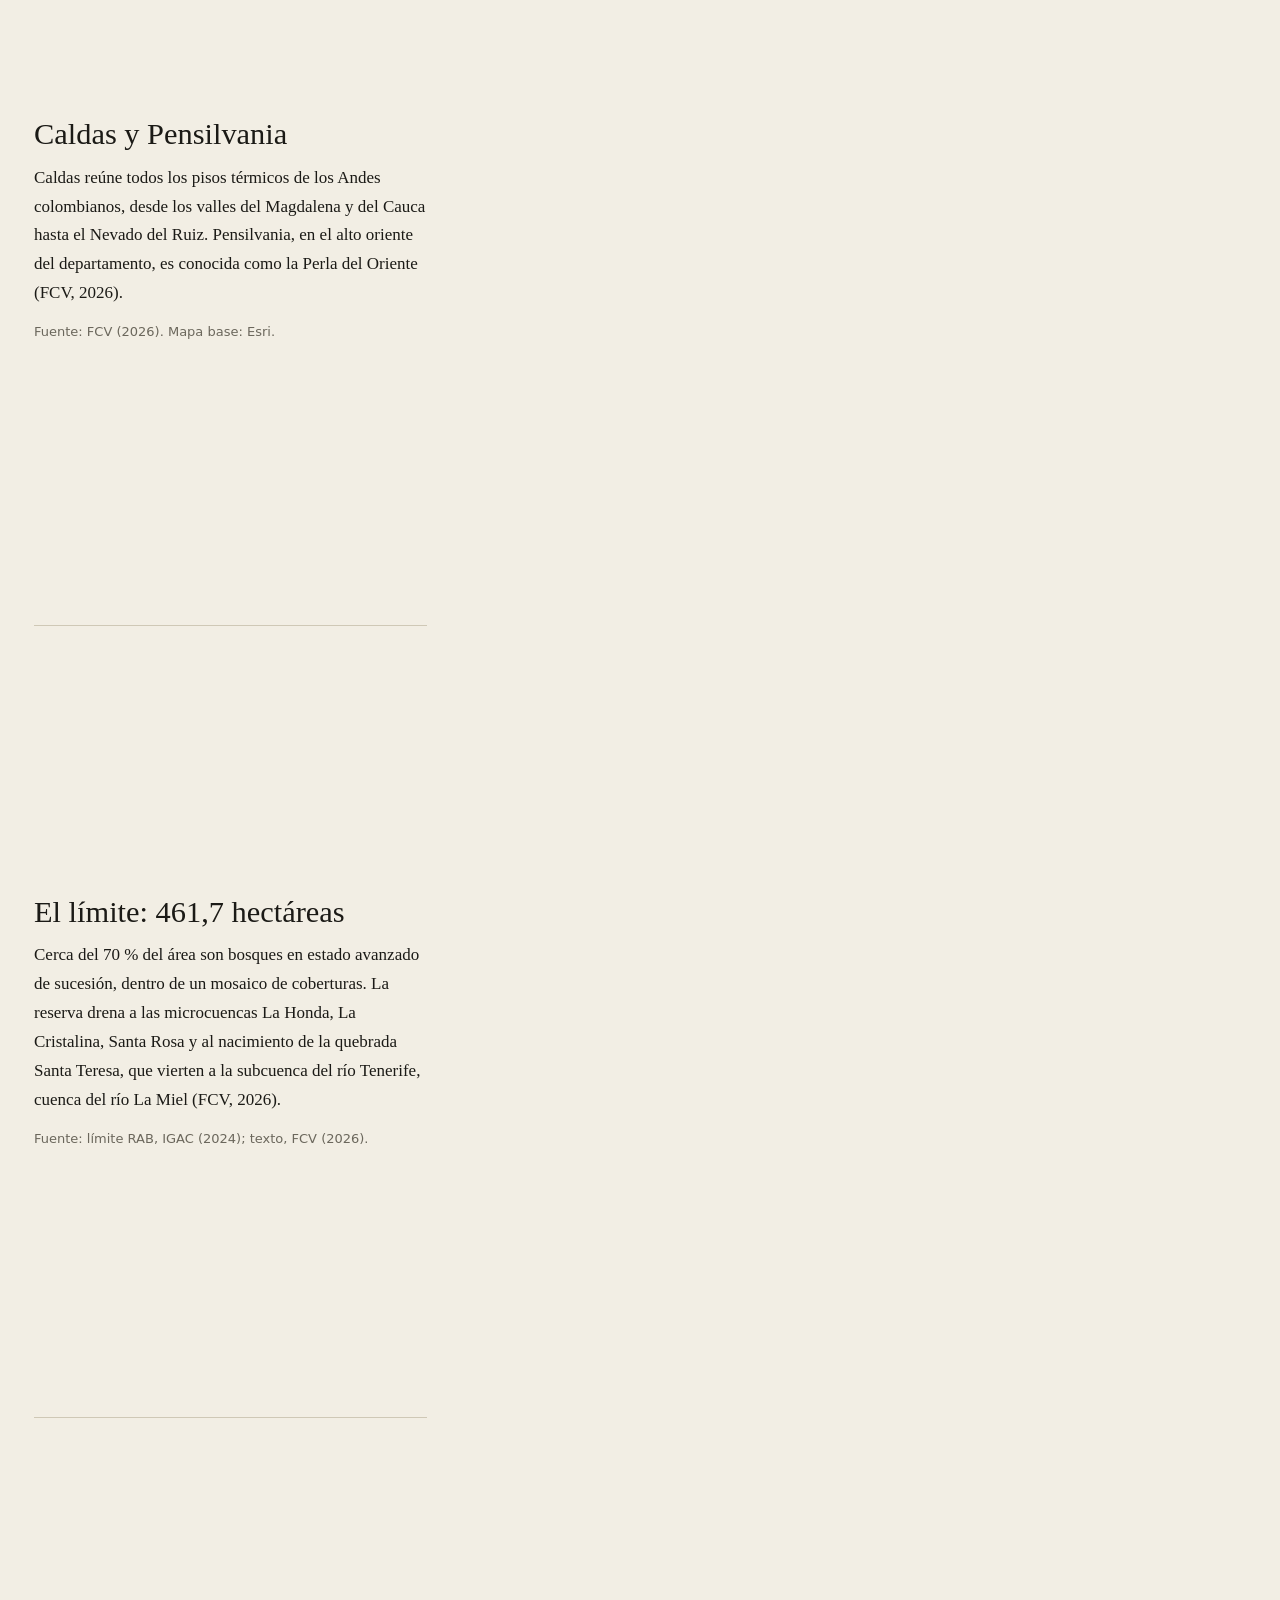
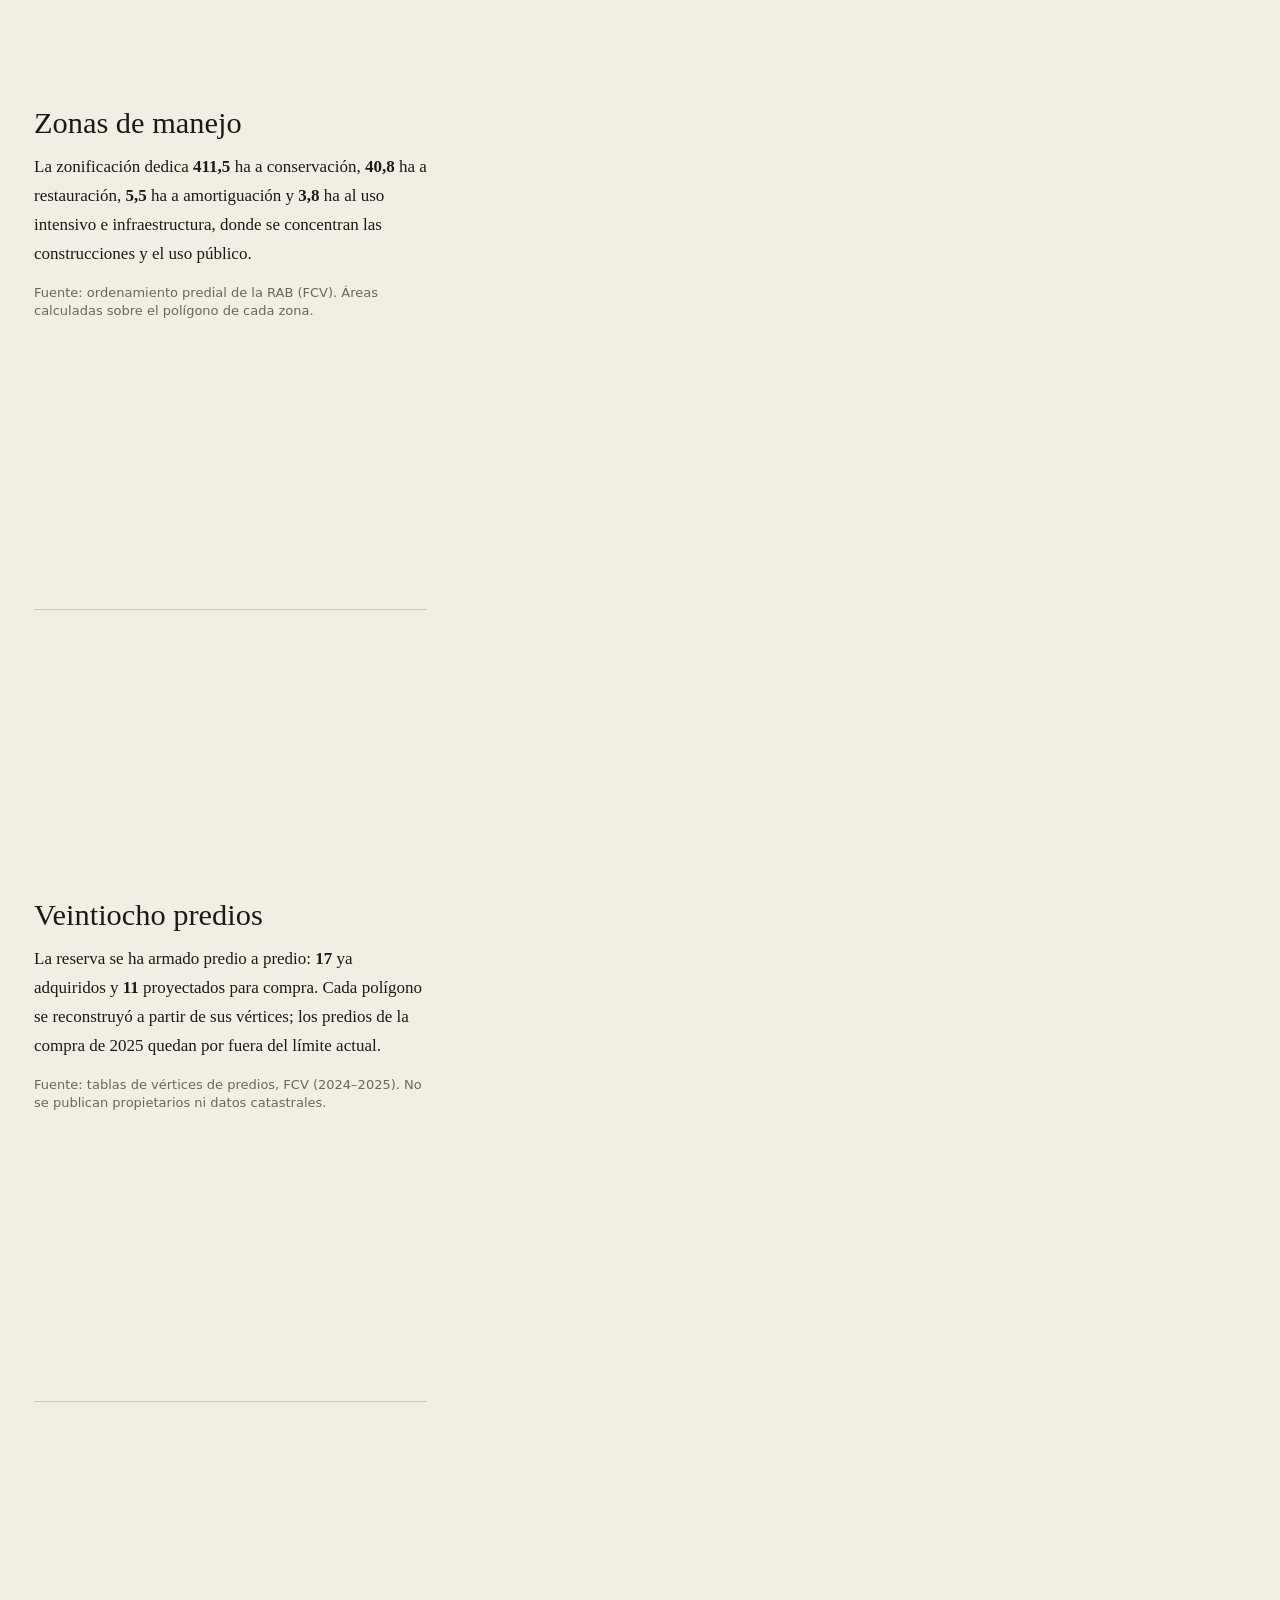
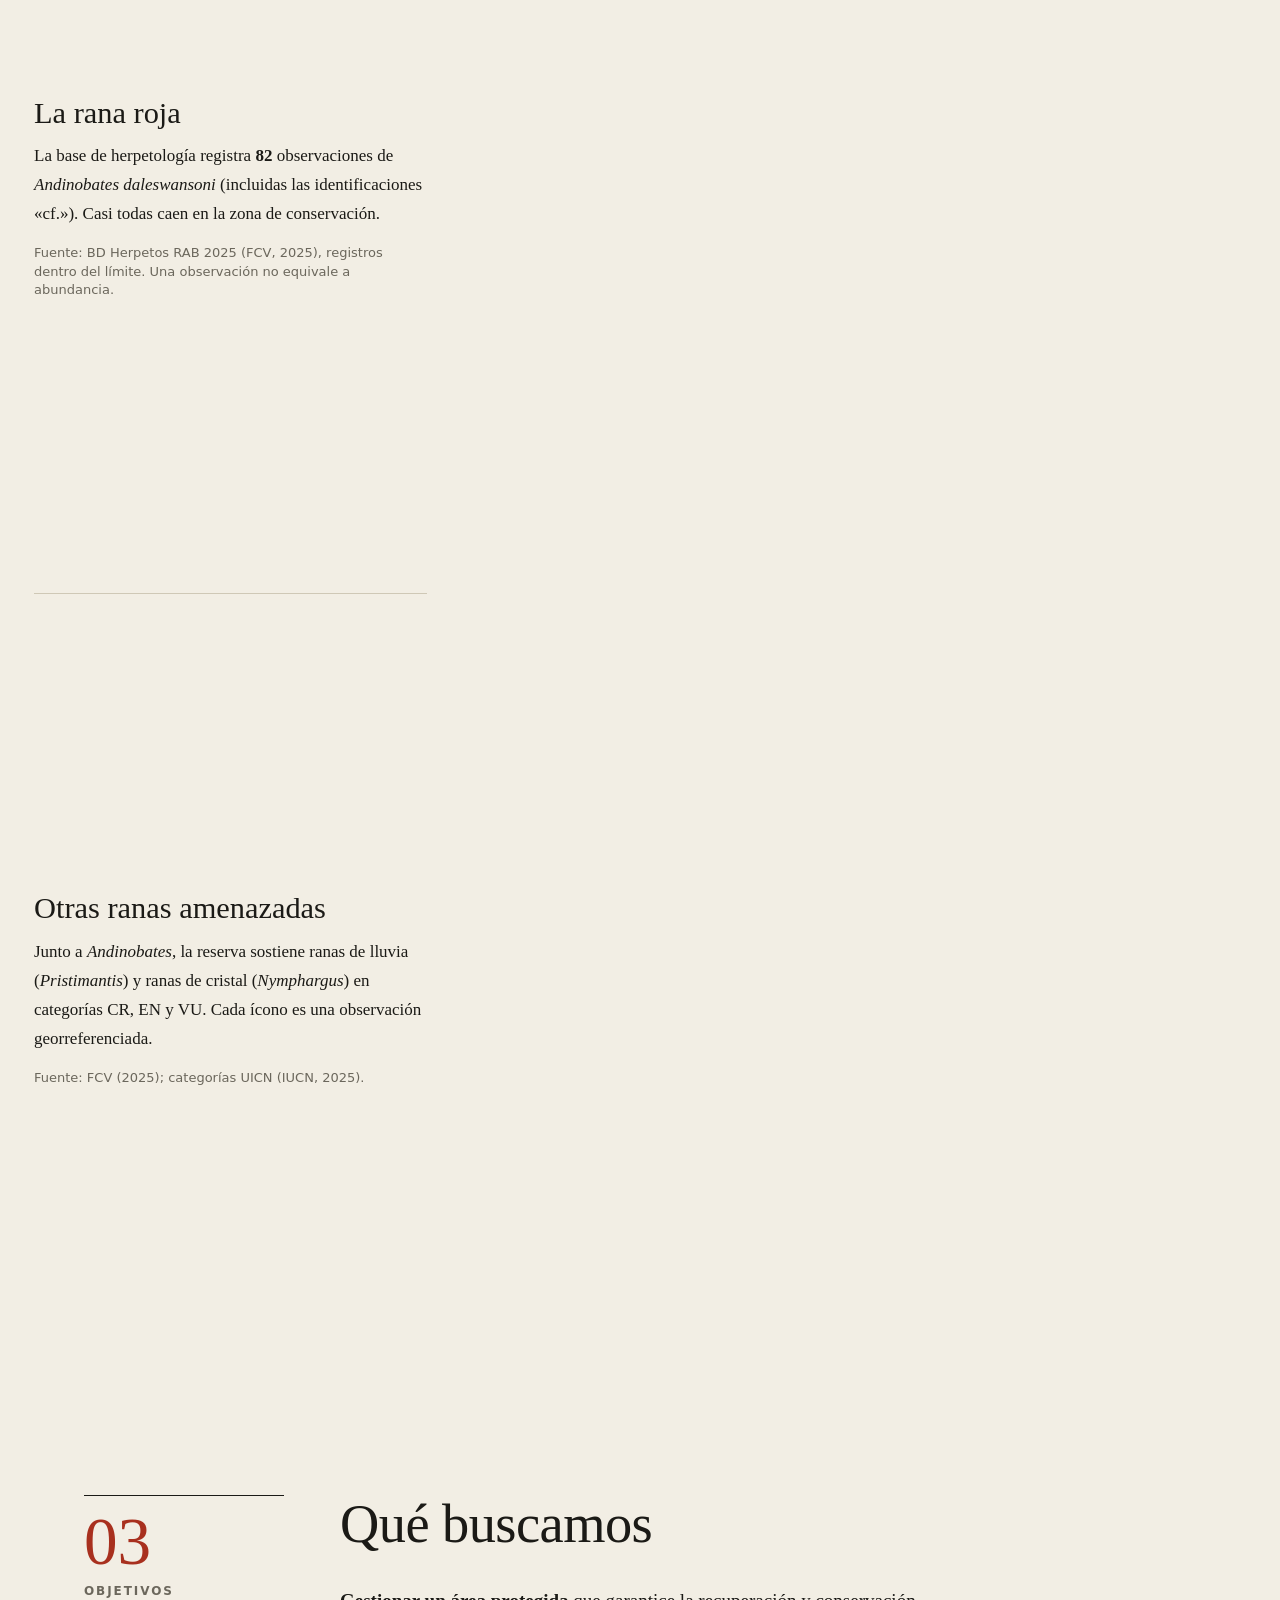
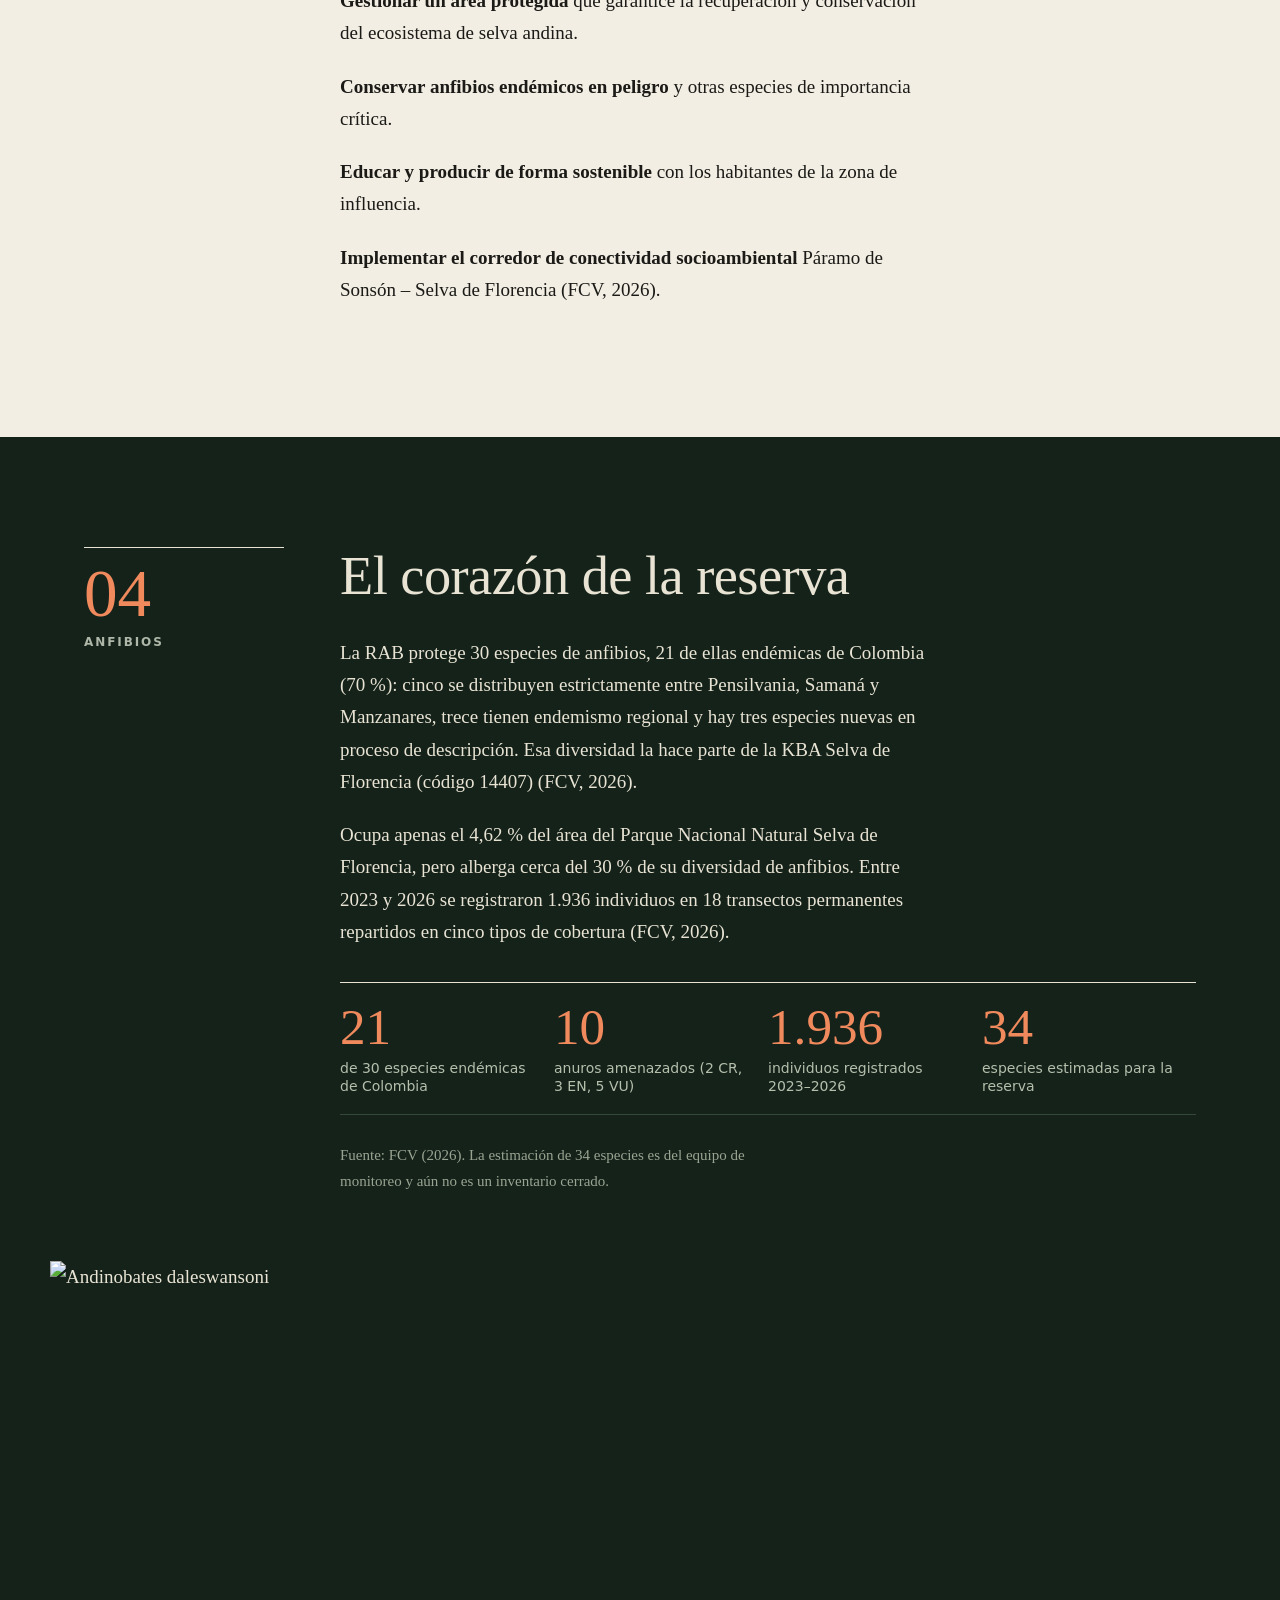
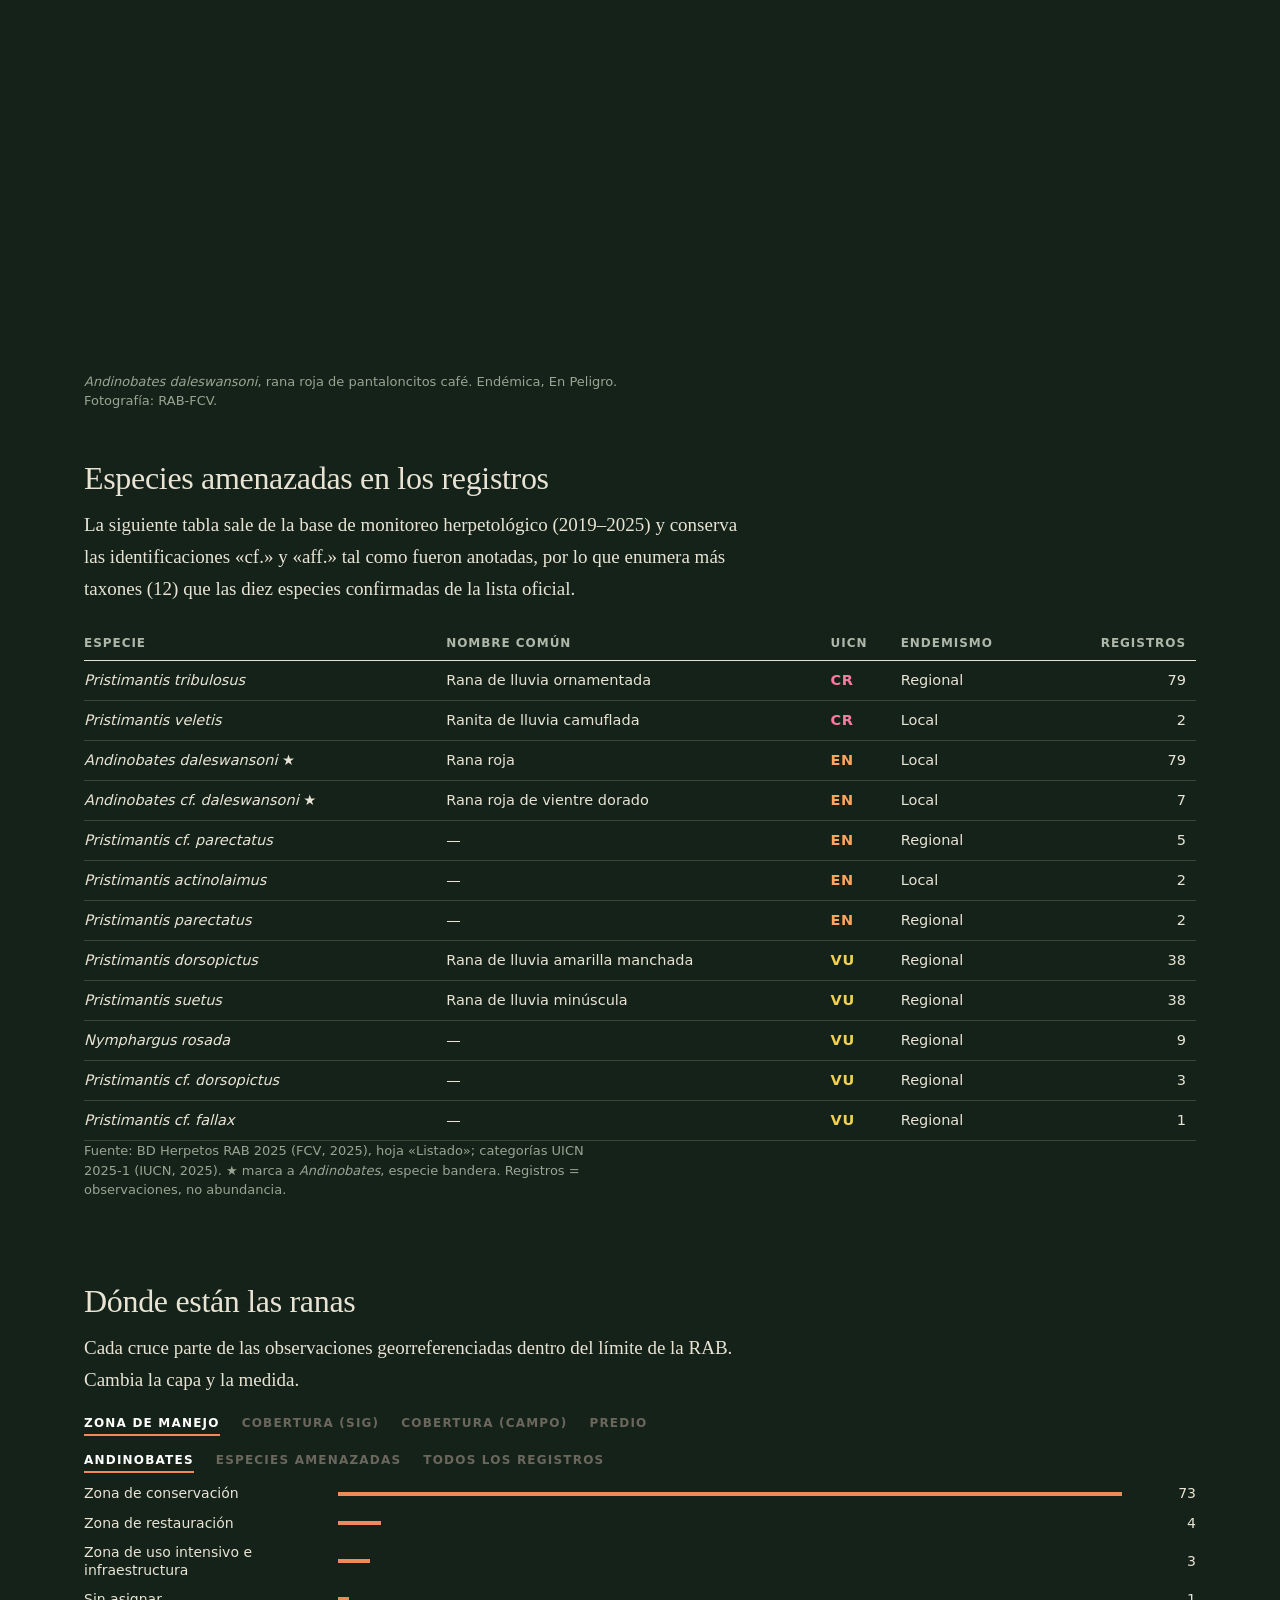
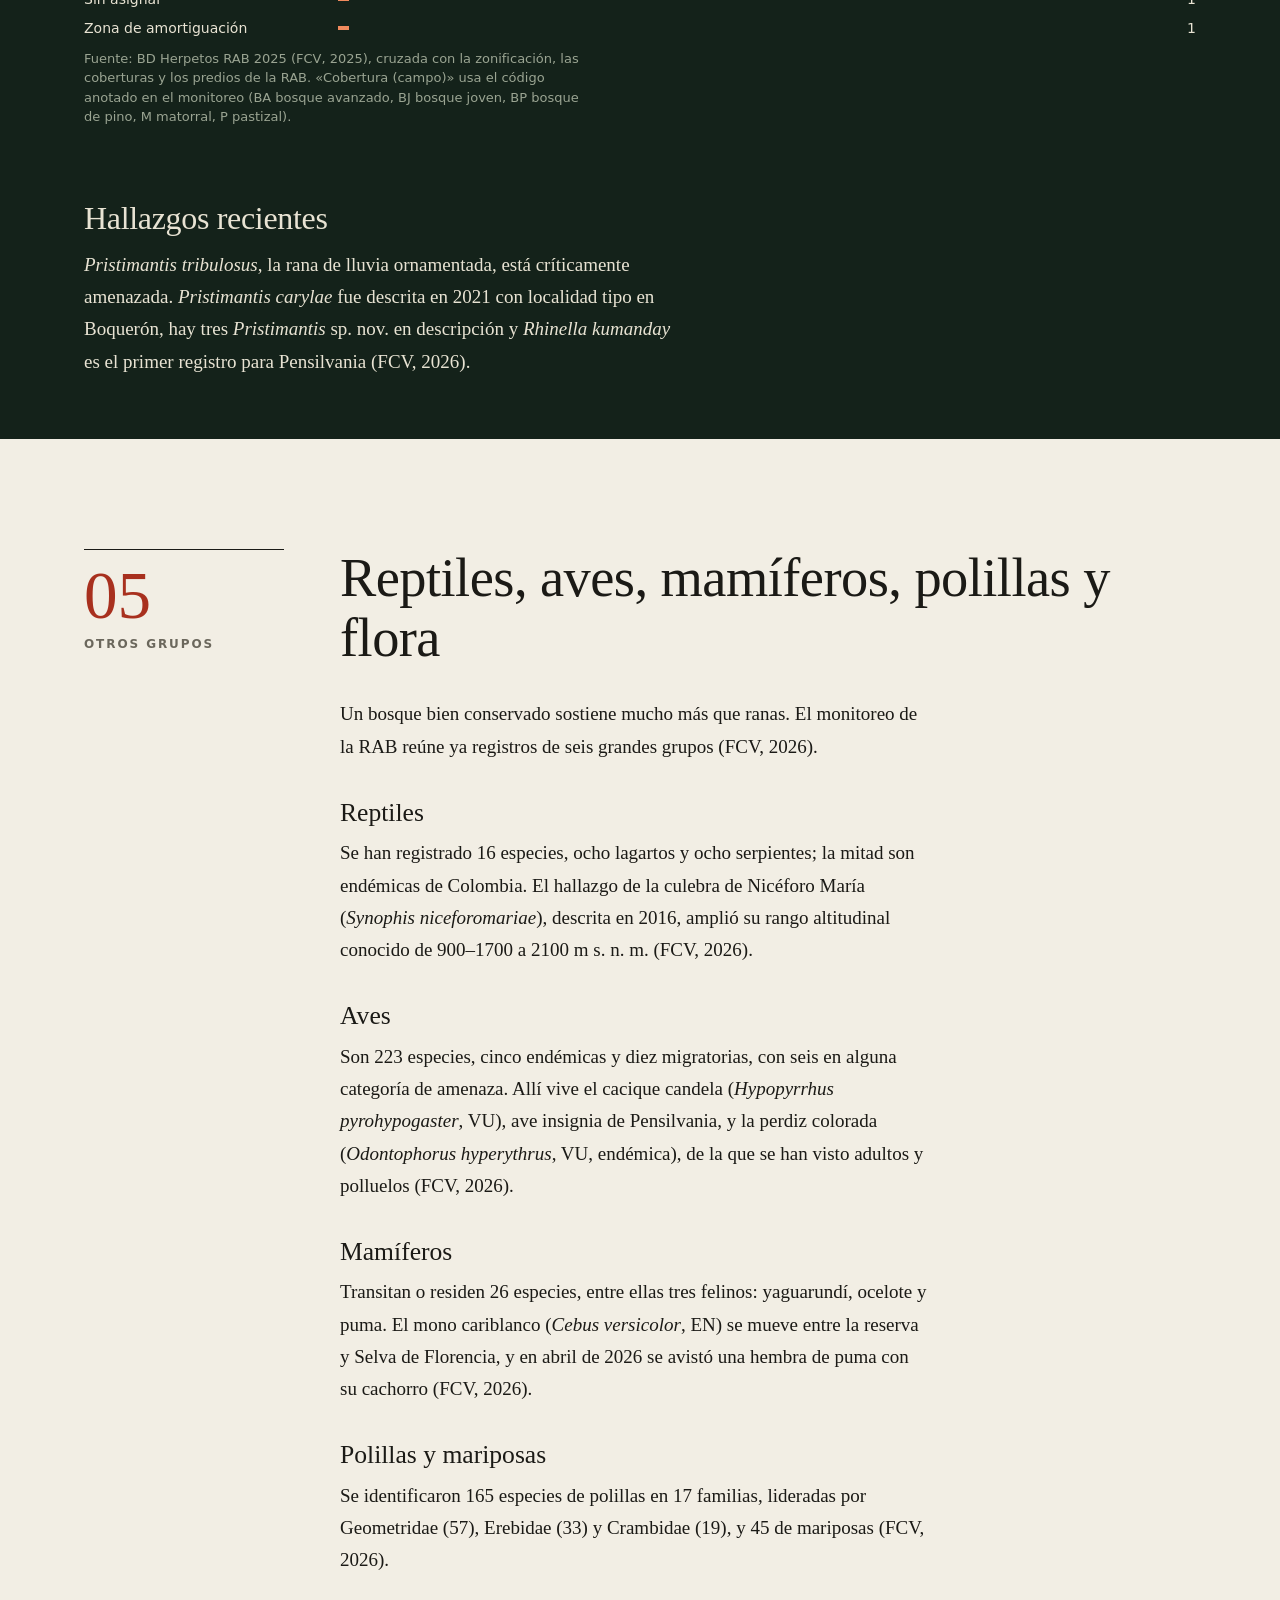
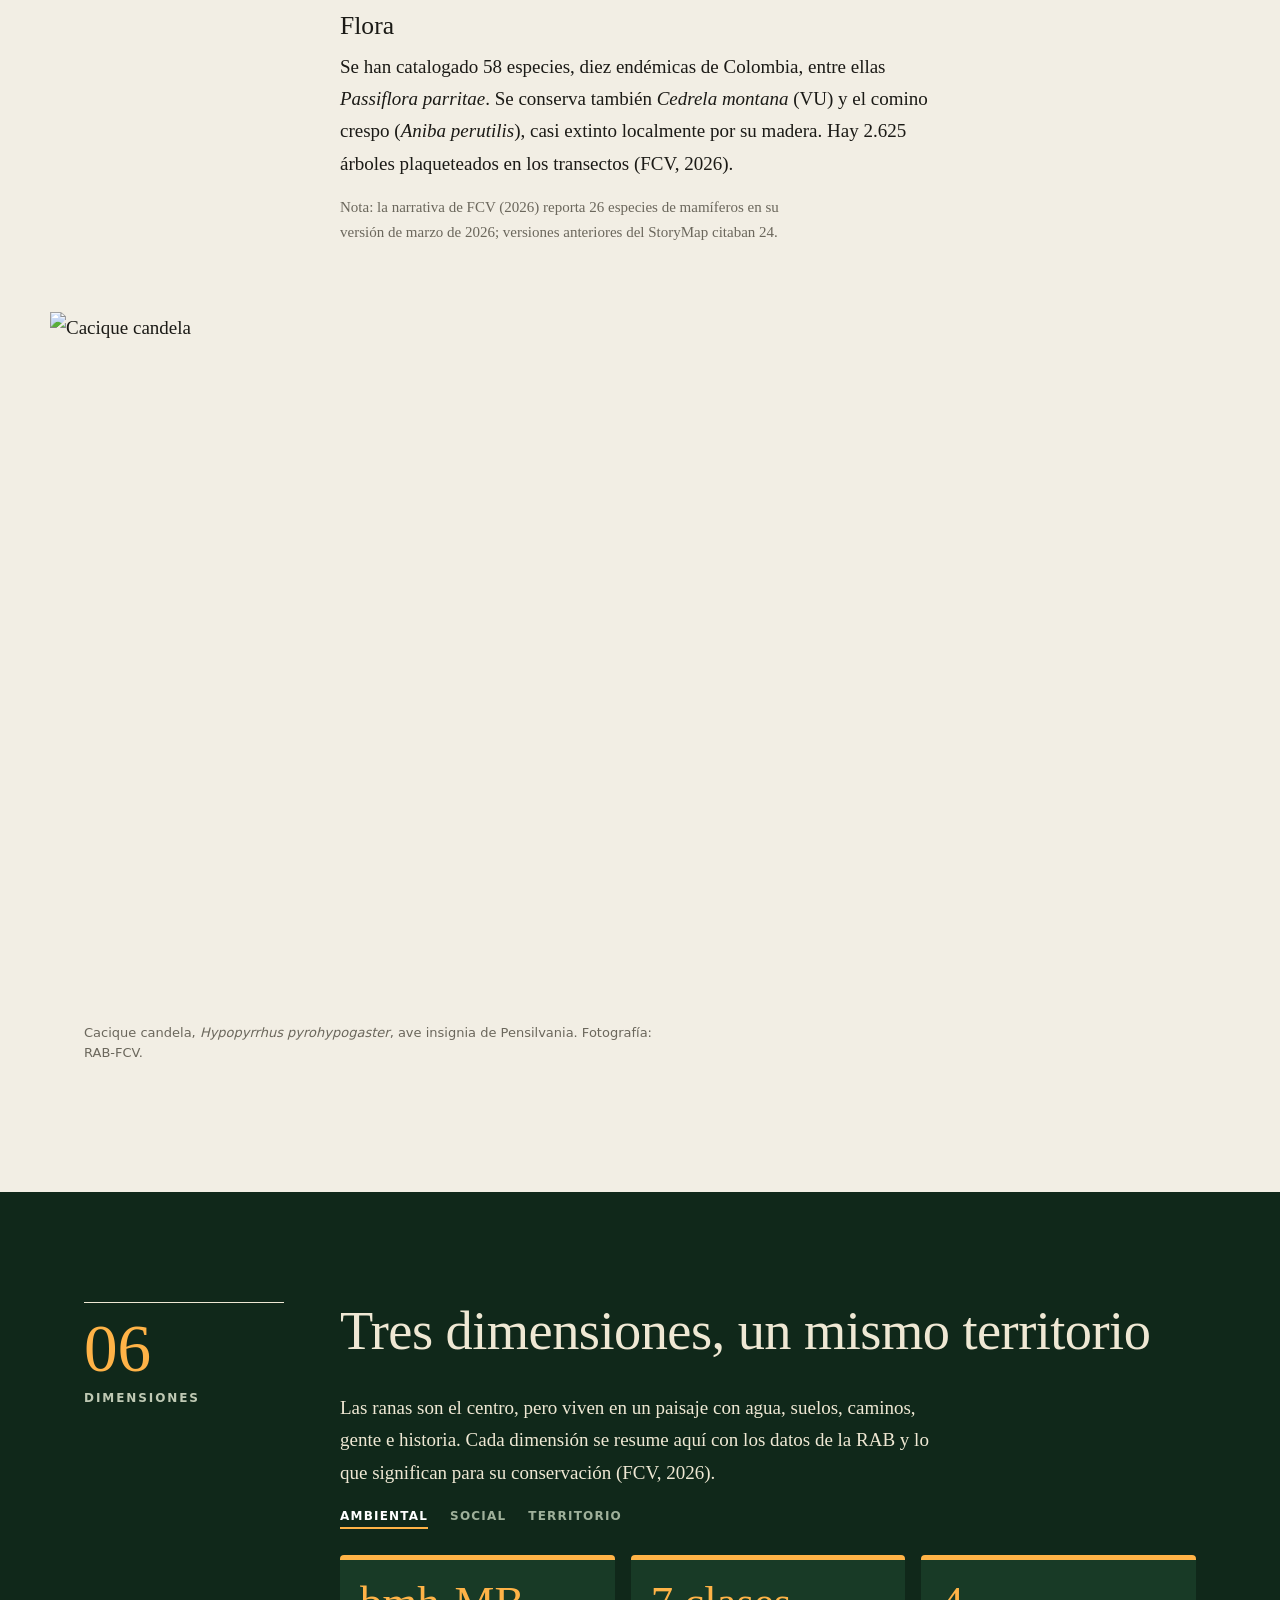
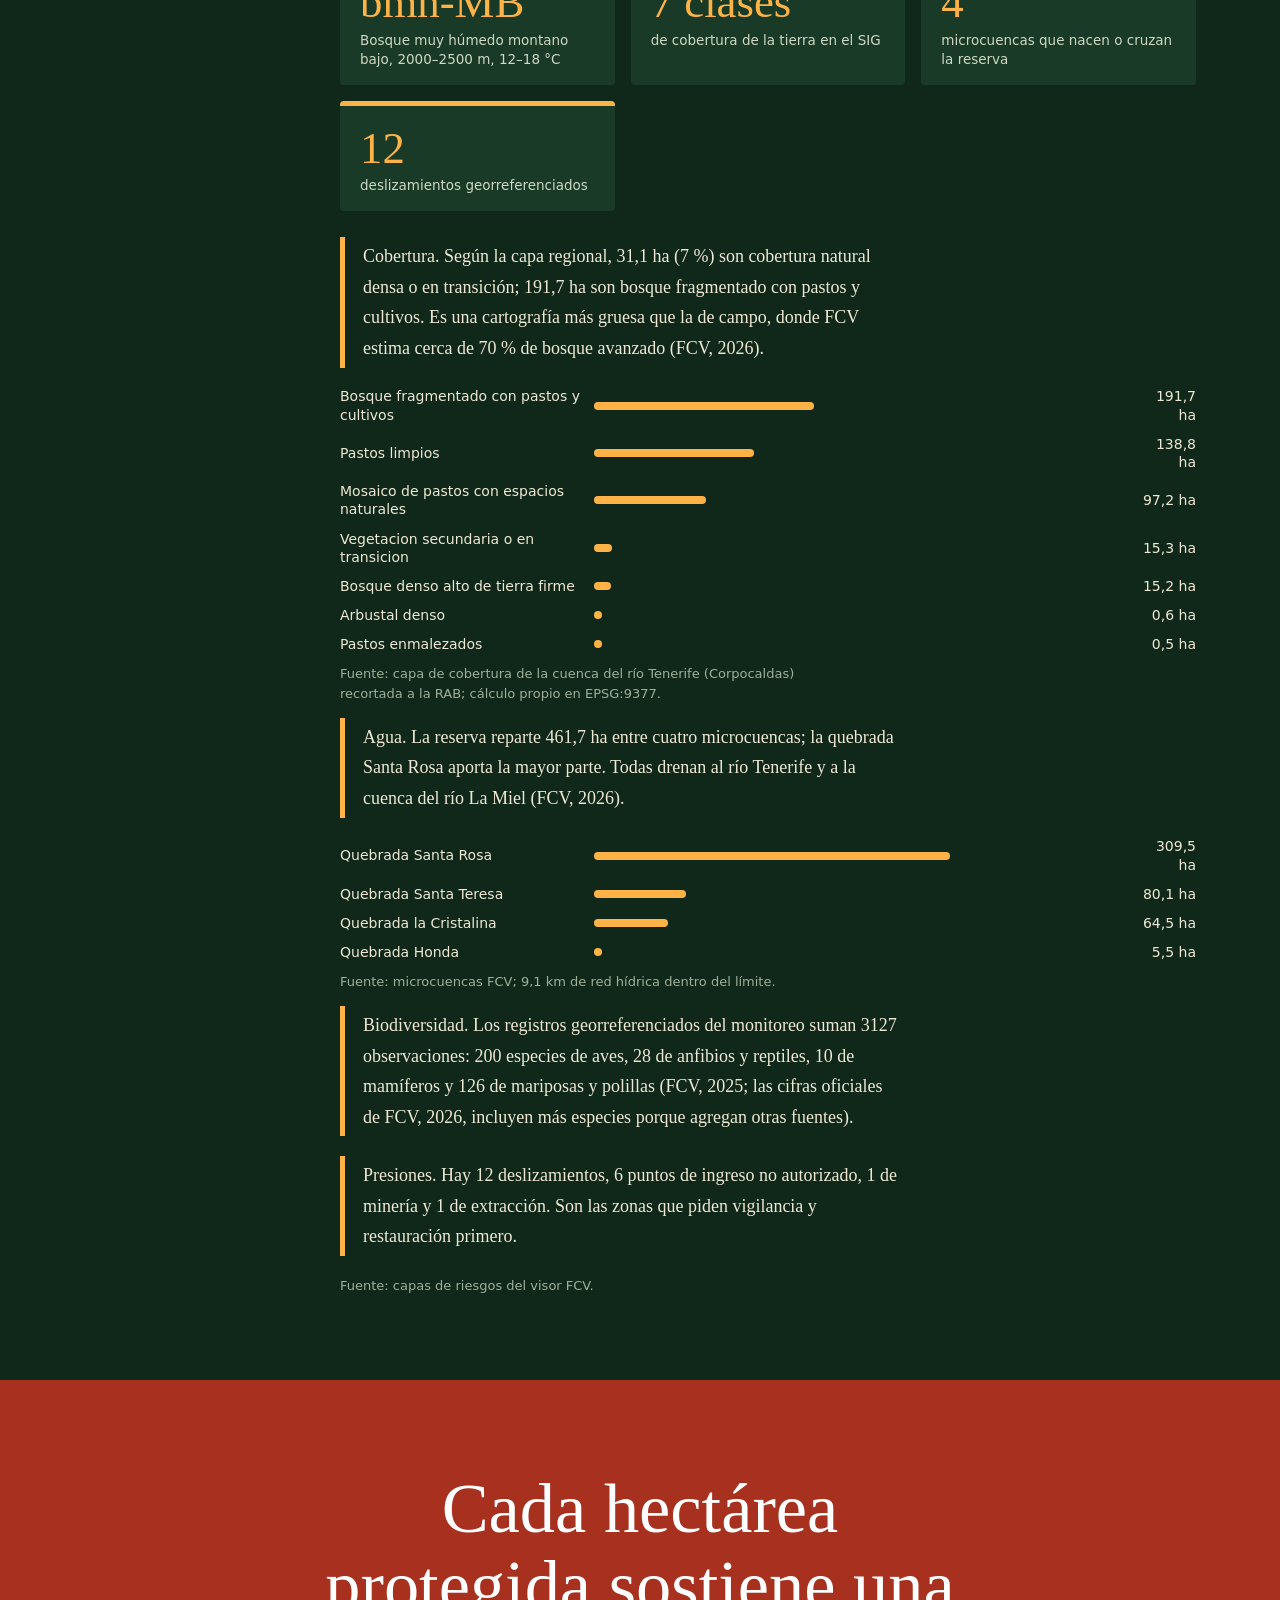
==== commit f91f3e77: "Add 3D view link for visitor center section Added a link to view the visitor center in 3D along with" ====
--- a/index.html
+++ b/index.html
@@ -172,6 +172,7 @@
 <section class="cap" id="c12"><div class="n"><b>10</b>Visitantes</div><div><h2>Centro de visitantes y equipamientos</h2>
 <p>El centro de visitantes ya cuenta con estudios completados y diseños finales. Junto a él avanzan el turismo científico, la Galería de la Memoria Ambiental, el proyecto Rascaderas, un diagnóstico de la vereda Santa Teresa y un monitoreo acústico pasivo con 40 grabadoras (FCV, 2026).</p>
 <p>La cartografía actual registra <b id="eqha"></b> hectáreas de zona de uso intensivo e infraestructura. La ubicación proyectada del nuevo centro aún no está incorporada a las capas: se integrará al visor cuando se entregue su georreferenciación.</p>
+<p><a class="visor" href="centro_visitantes_3d.html">Ver el centro de visitantes en 3D →</a><br><small>Modelo volumétrico preliminar a partir de los planos arquitectónicos A101 a A105 (FCV, 2026).</small></p>
 <p class="fuente">Fuente: FCV (2026); zonificación de la RAB (FCV).</p></div></section>
 
 <section class="cap" id="c13"><div class="n"><b>11</b>Contacto</div><div><h2>Habla con el equipo</h2>
